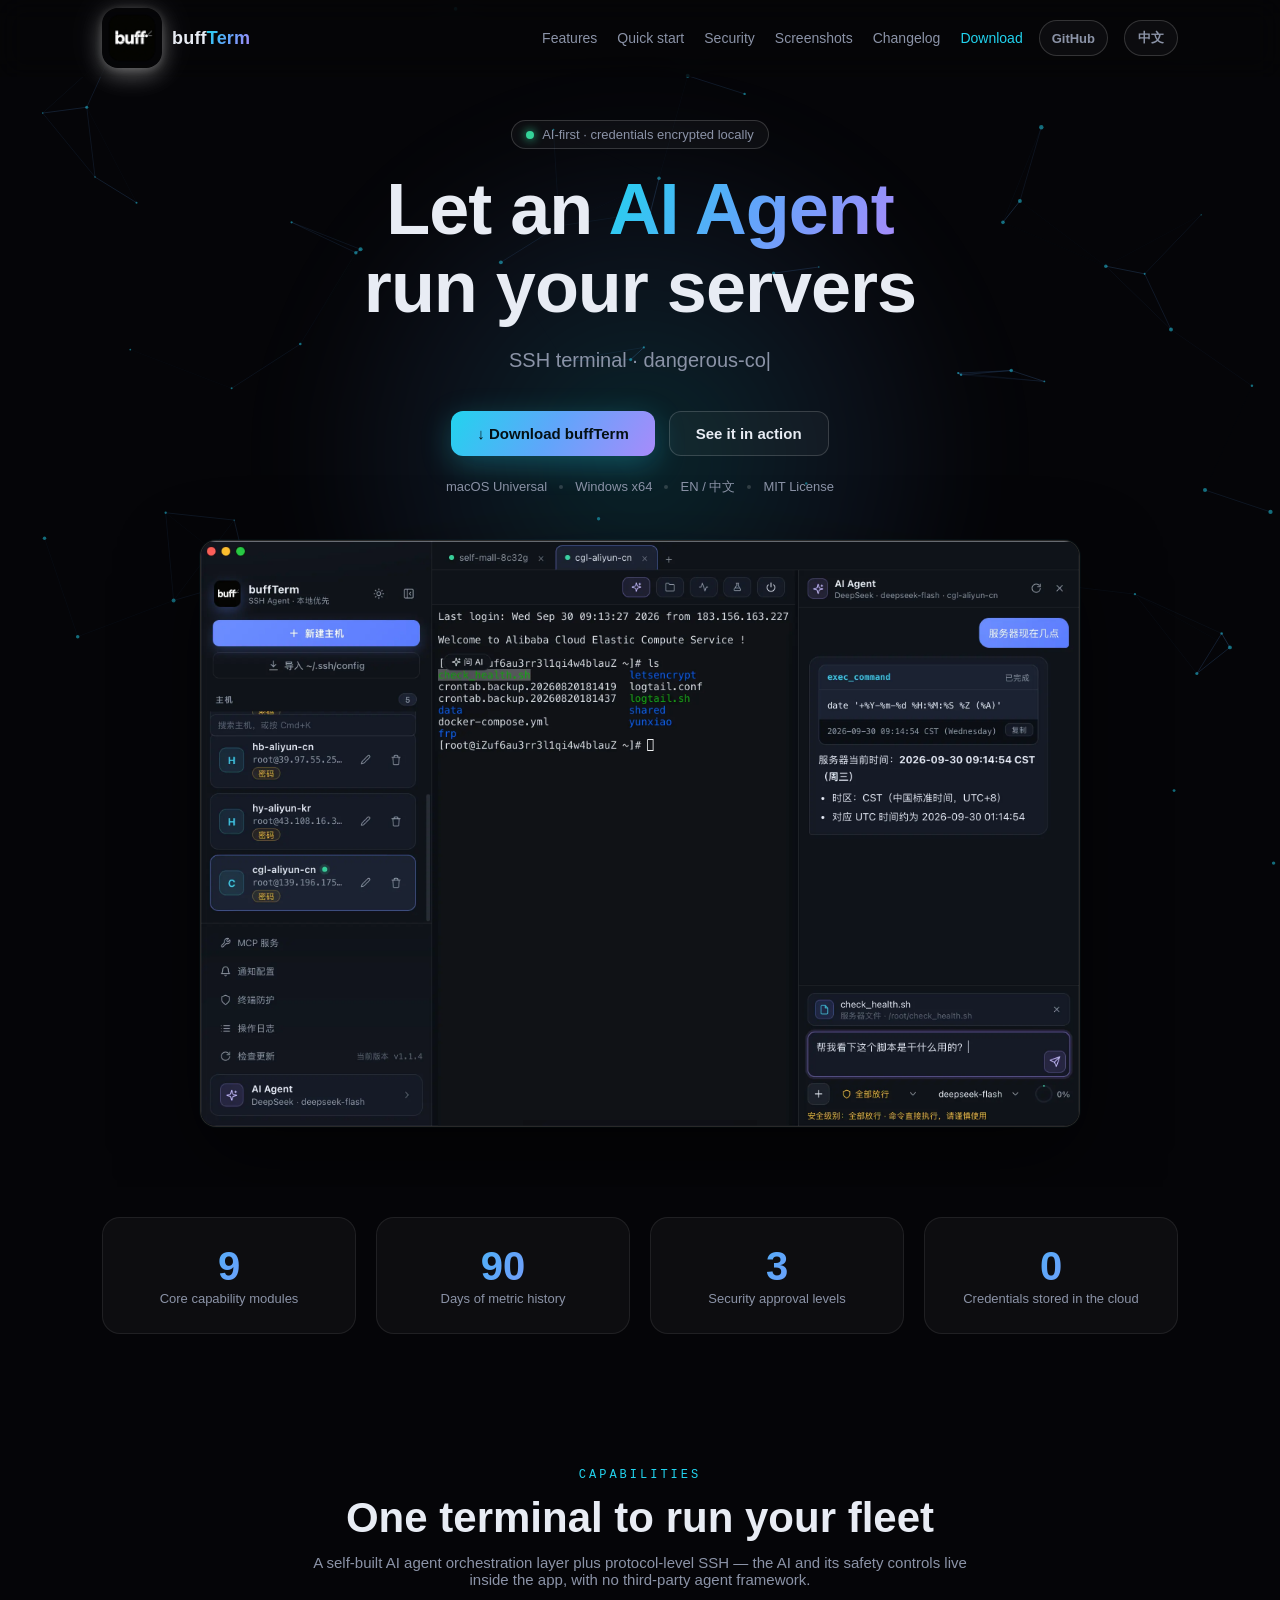
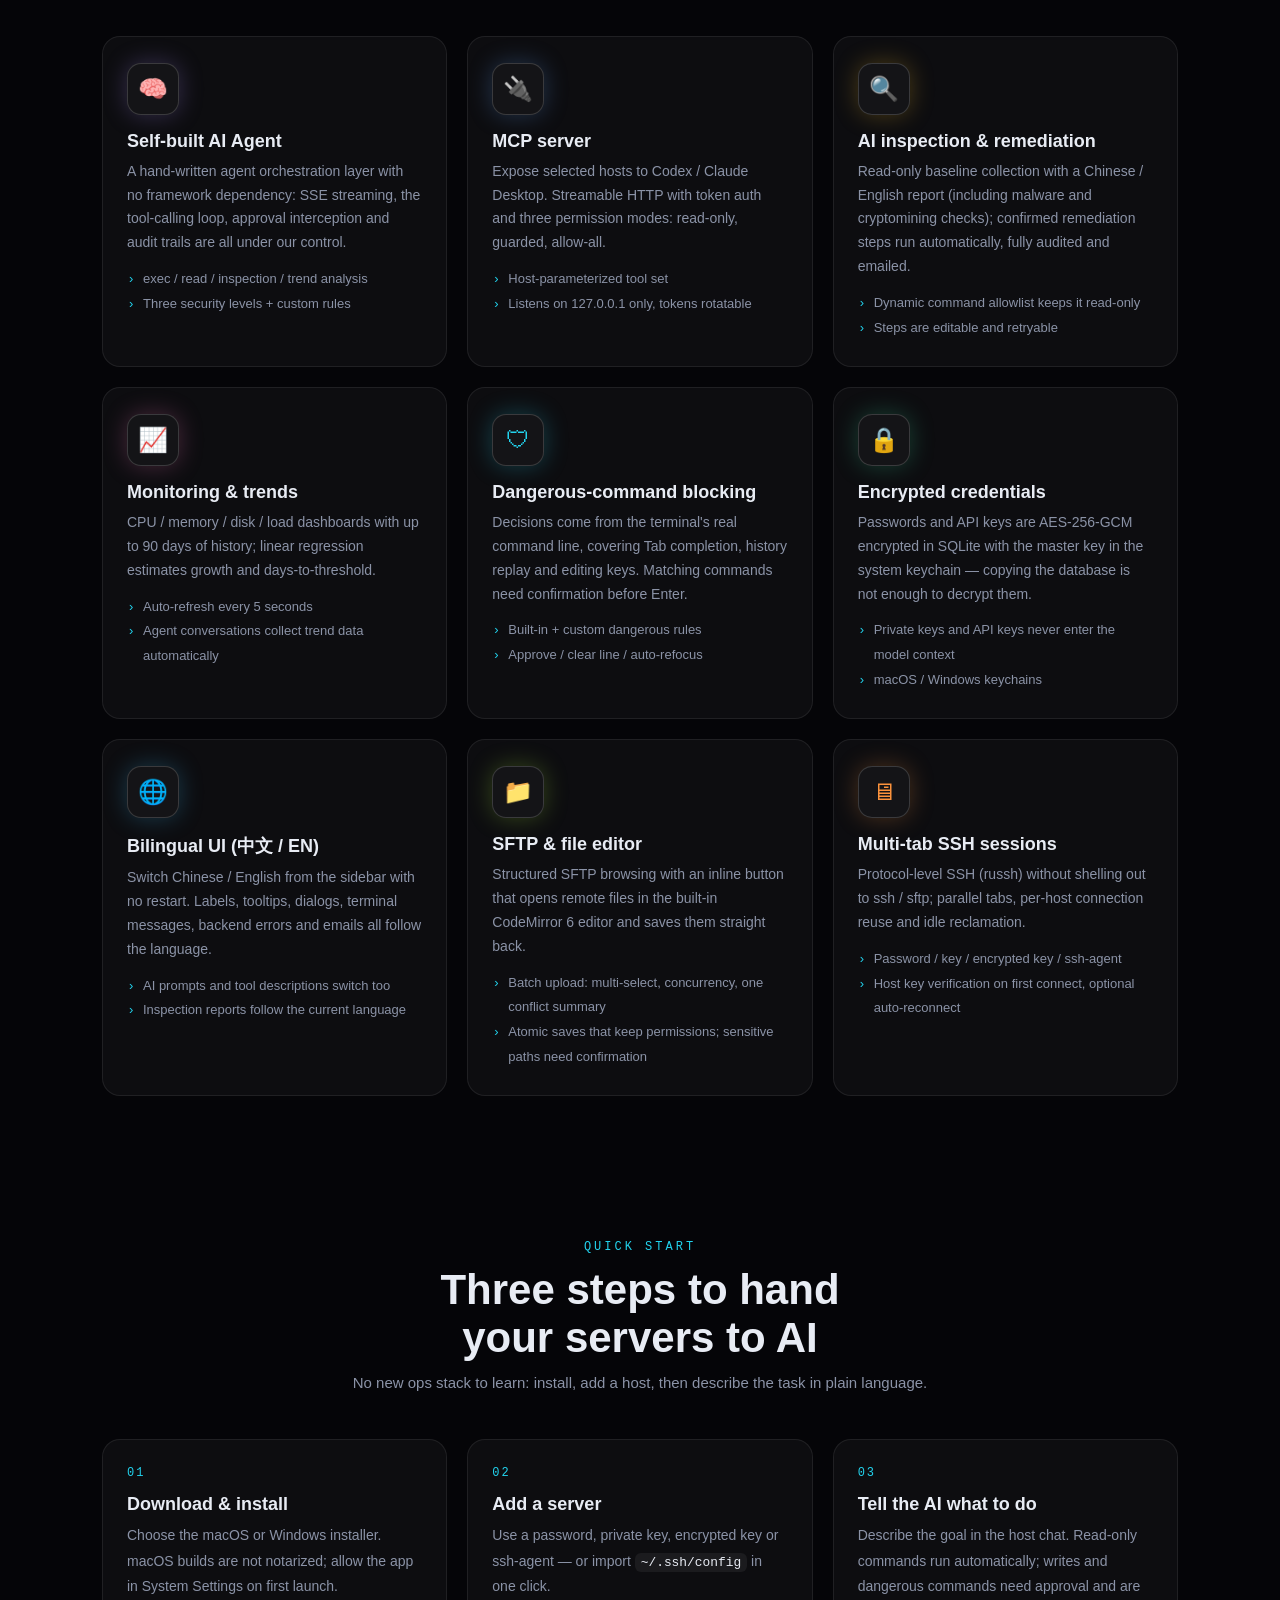
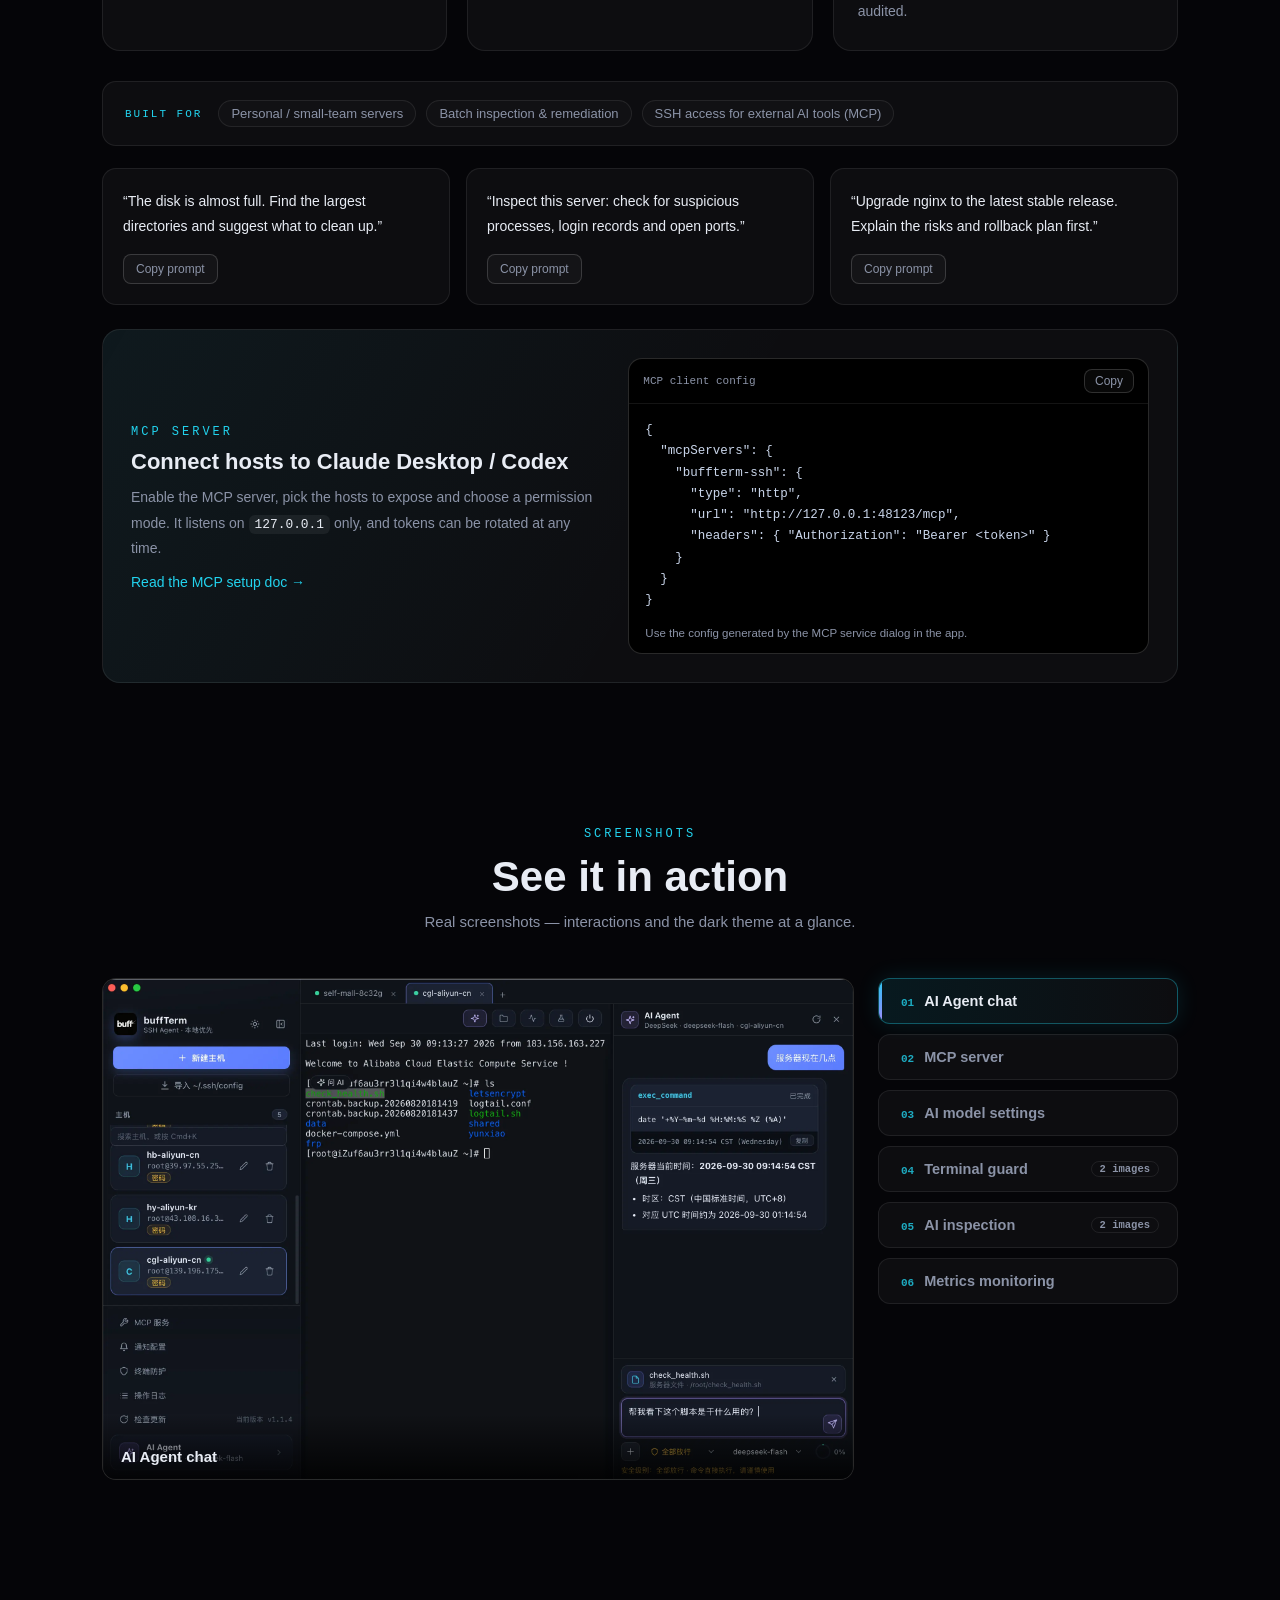
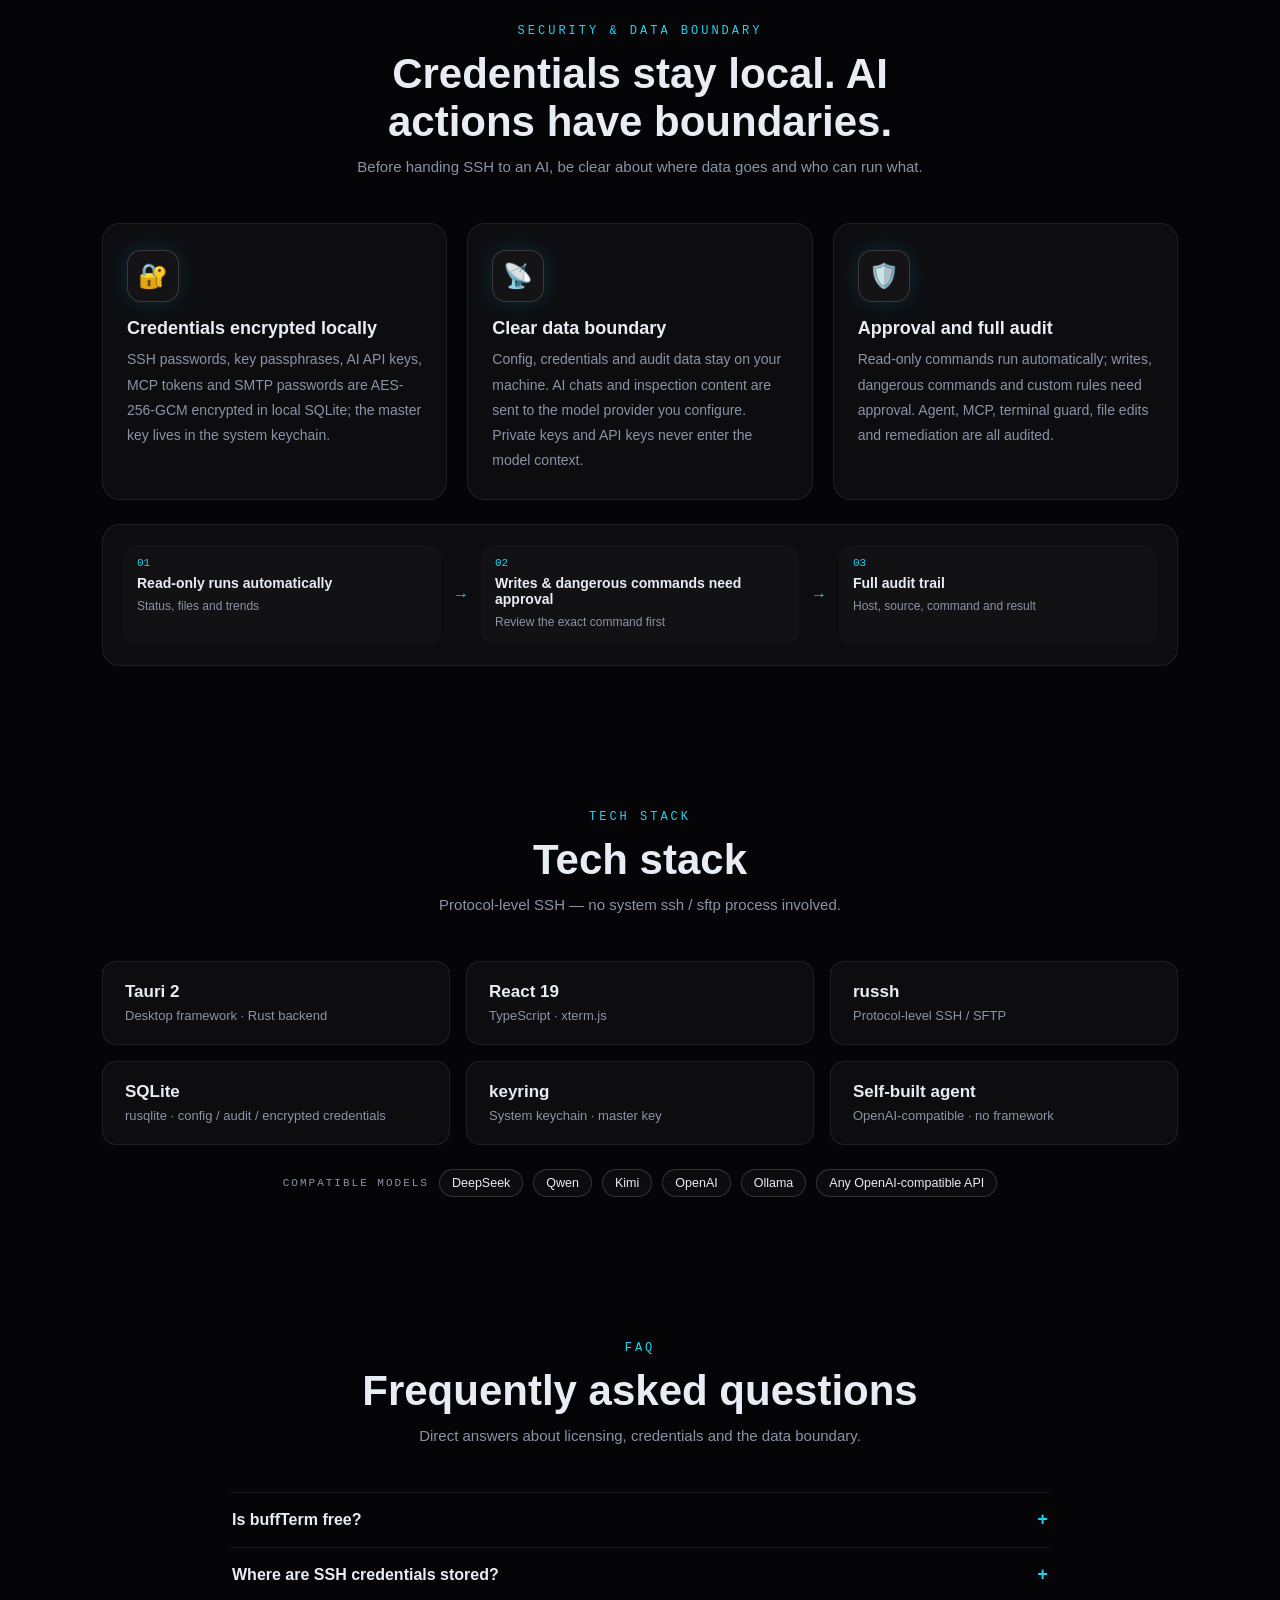
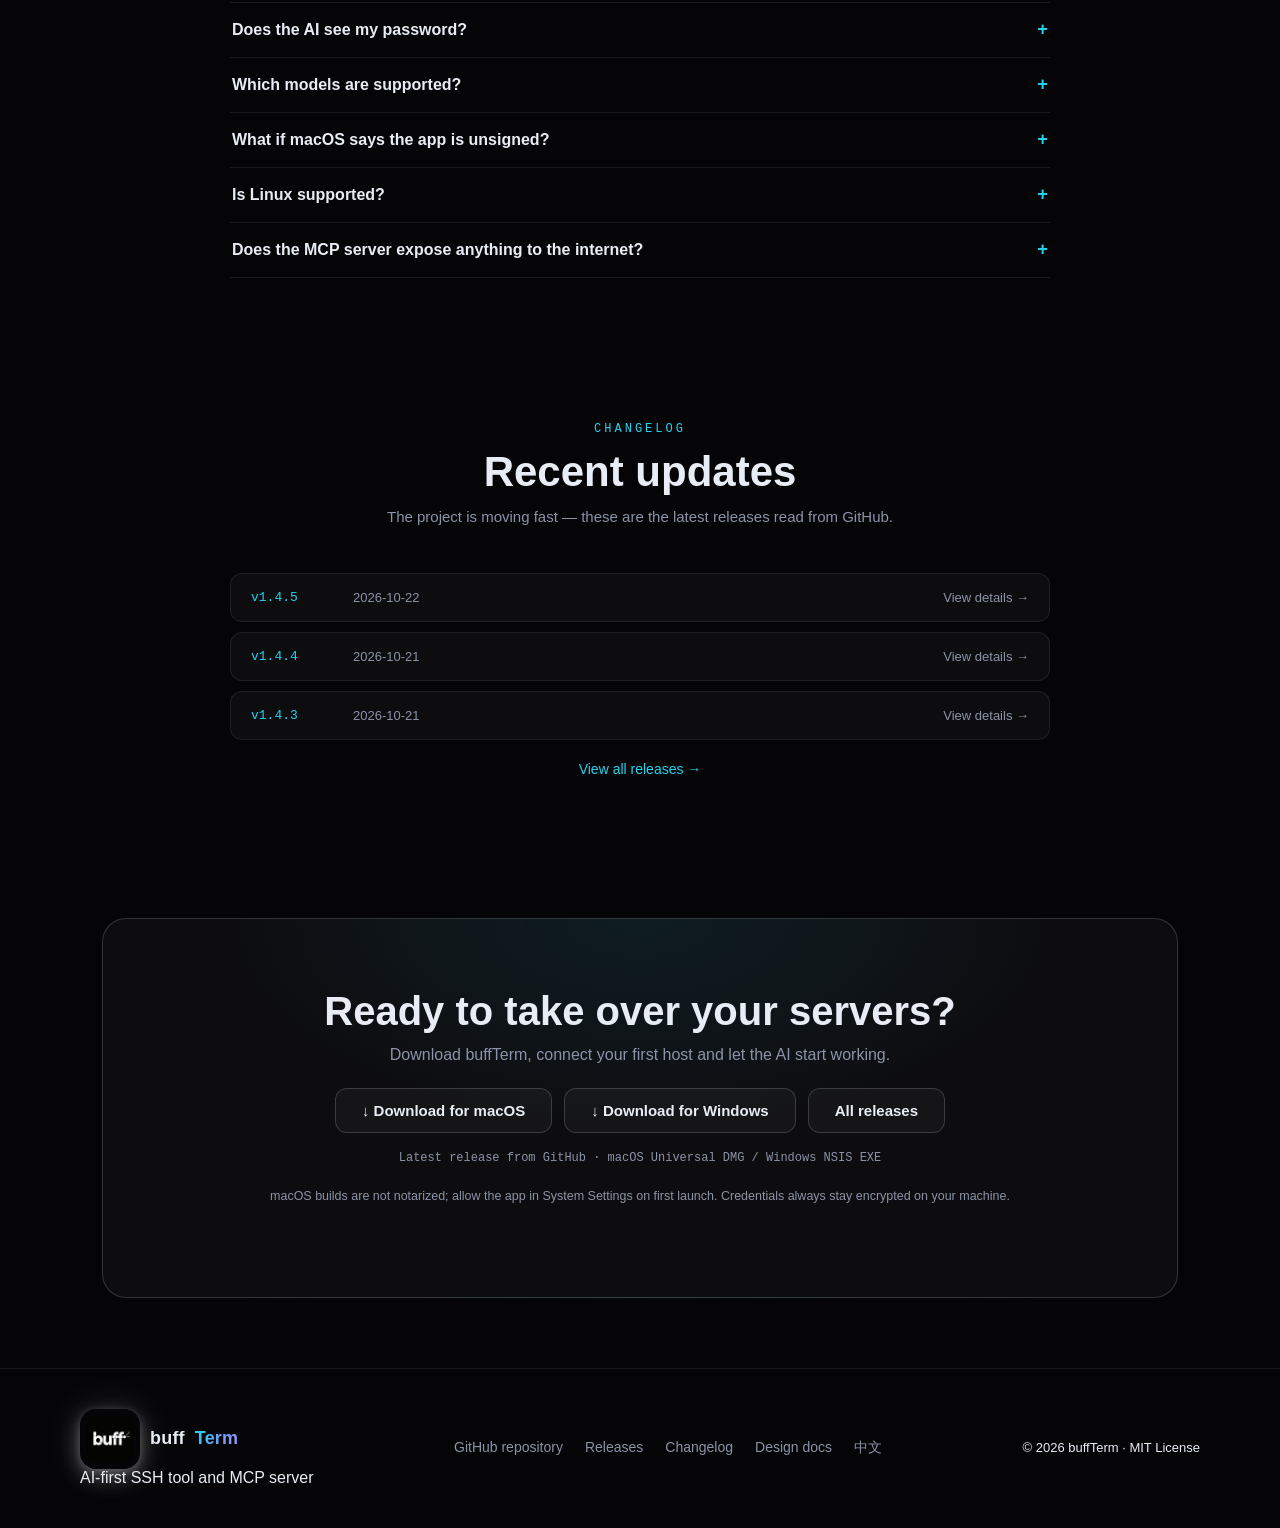
==== en/index.html @ ea2f3d6c "chore: 同步 v1.4.5 更新日志与版本" ====
<!DOCTYPE html>
<html lang="en" data-root="../">
<head>
  <meta charset="UTF-8" />
  <meta name="viewport" content="width=device-width, initial-scale=1.0" />
  <title>buffTerm — AI-first SSH Tool &amp; MCP Server</title>
  <meta name="description" content="AI-first SSH tool and MCP server with a self-built agent, dangerous-command guard, locally encrypted credentials and AI inspection. macOS &amp; Windows." />
  <meta name="keywords" content="buffTerm, SSH tool, SSH client, MCP server, AI agent, AI ops, server management, terminal tool, dangerous command blocking, AI inspection, server monitoring, bilingual UI, key management, macOS SSH, Windows SSH" />
  <meta name="author" content="buffTerm" />
  <meta name="robots" content="index, follow" />
  <meta name="theme-color" content="#050508" />
  <link rel="canonical" href="https://buffterm.com/en/" />
  <link rel="alternate" hreflang="zh-CN" href="https://buffterm.com/" />
  <link rel="alternate" hreflang="en" href="https://buffterm.com/en/" />
  <link rel="alternate" hreflang="x-default" href="https://buffterm.com/" />

  <!-- Open Graph -->
  <meta property="og:type" content="website" />
  <meta property="og:site_name" content="buffTerm" />
  <meta property="og:title" content="buffTerm — AI-first SSH Tool &amp; MCP Server" />
  <meta property="og:description" content="Self-built AI agent orchestration plus protocol-level SSH: multi-tab terminal, dangerous-command blocking, locally encrypted credentials, AI inspection and remediation, MCP server, bilingual UI." />
  <meta property="og:url" content="https://buffterm.com/en/" />
  <meta property="og:image" content="https://buffterm.com/pic/og-cover.jpg" />
  <meta property="og:image:width" content="1200" />
  <meta property="og:image:height" content="630" />
  <meta property="og:image:alt" content="buffTerm — AI-first SSH tool and MCP server" />
  <meta property="og:locale" content="en_US" />
  <meta property="og:locale:alternate" content="zh_CN" />

  <!-- Twitter Card -->
  <meta name="twitter:card" content="summary_large_image" />
  <meta name="twitter:title" content="buffTerm — AI-first SSH Tool &amp; MCP Server" />
  <meta name="twitter:description" content="Self-built AI agent orchestration plus protocol-level SSH: multi-tab terminal, dangerous-command blocking, locally encrypted credentials, AI inspection and remediation, MCP server, bilingual UI." />
  <meta name="twitter:image" content="https://buffterm.com/pic/og-cover.jpg" />

  <link rel="icon" type="image/png" href="../pic/logo.png" />
  <link rel="apple-touch-icon" href="../pic/logo.png" />
  <link rel="preload" as="image" href="../pic/ai-agent.webp" fetchpriority="high" />
  <link rel="preload" as="style" href="../css/style.css" />
  <link rel="stylesheet" href="../css/style.css" />

  <!-- Structured data -->
  <script type="application/ld+json">
  {
    "@context": "https://schema.org",
    "@type": "SoftwareApplication",
    "name": "buffTerm",
    "alternateName": "buffTerm SSH AI Agent & MCP Server",
    "description": "AI-first SSH tool and MCP server: a self-built AI agent orchestration layer, multi-tab SSH sessions, terminal dangerous-command blocking, AES-256-GCM local credential encryption, AI inspection with one-click remediation, an MCP server for external AI tools, resource monitoring with trend forecasting, and a bilingual Chinese / English UI.",
    "url": "https://buffterm.com/en/",
    "downloadUrl": "https://github.com/shaguocgl/buff-term/releases/latest",
    "operatingSystem": "macOS, Windows",
    "applicationCategory": "DeveloperApplication",
    "softwareVersion": "1.4.5",
    "dateModified": "2026-10-22",
    "license": "https://opensource.org/licenses/MIT",
    "sameAs": ["https://github.com/shaguocgl/buff-term"],
    "inLanguage": "en",
    "offers": { "@type": "Offer", "price": "0", "priceCurrency": "USD" },
    "screenshot": [
      "https://buffterm.com/pic/ai-agent.webp",
      "https://buffterm.com/pic/ai-inspection-01.webp",
      "https://buffterm.com/pic/data-monitor.webp"
    ],
    "featureList": [
      "Self-built AI agent", "MCP server", "AI inspection and one-click remediation", "Resource monitoring and trends",
      "Terminal dangerous-command blocking", "Encrypted credential storage", "Bilingual Chinese / English UI", "SFTP and built-in file editor", "Multi-tab SSH sessions"
    ]
  }
  </script>
  <script type="application/ld+json">
  {
    "@context": "https://schema.org",
    "@type": "WebSite",
    "name": "buffTerm",
    "url": "https://buffterm.com/en/",
    "inLanguage": "en"
  }
  </script>
  <script type="application/ld+json">
  {
    "@context": "https://schema.org",
    "@type": "FAQPage",
    "mainEntity": [
      {
        "@type": "Question",
        "name": "Is buffTerm free?",
        "acceptedAnswer": { "@type": "Answer", "text": "Yes. buffTerm is open source under the MIT license; downloads are free. AI features require your own model API key." }
      },
      {
        "@type": "Question",
        "name": "Where are SSH credentials stored?",
        "acceptedAnswer": { "@type": "Answer", "text": "Locally in SQLite, encrypted with AES-256-GCM; the master key lives in the system keychain. Copying the database alone cannot decrypt them." }
      },
      {
        "@type": "Question",
        "name": "Does the AI see my password?",
        "acceptedAnswer": { "@type": "Answer", "text": "No. SSH passwords, key passphrases and API keys never enter the model context, and command output is sanitized for secrets before it is sent. AI chats and inspection content are sent to the model provider you configure." }
      },
      {
        "@type": "Question",
        "name": "Which models are supported?",
        "acceptedAnswer": { "@type": "Answer", "text": "Any OpenAI-compatible endpoint, including DeepSeek, Qwen, Kimi, OpenAI and local Ollama. Each provider can hold multiple models with their own context windows." }
      },
      {
        "@type": "Question",
        "name": "What if macOS says the app is unsigned?",
        "acceptedAnswer": { "@type": "Answer", "text": "Current macOS builds are not notarized by Apple. Allow the app in System Settings → Privacy & Security on first launch; credential encryption and local storage are unaffected." }
      },
      {
        "@type": "Question",
        "name": "Is Linux supported?",
        "acceptedAnswer": { "@type": "Answer", "text": "Official installers are available for macOS and Windows; no official Linux package is provided yet." }
      },
      {
        "@type": "Question",
        "name": "Does the MCP server expose anything to the internet?",
        "acceptedAnswer": { "@type": "Answer", "text": "No. It listens on 127.0.0.1 only, uses random token authentication, supports token rotation and three permission modes: read-only, guarded and allow-all." }
      }
    ]
  }
  </script>
</head>
<body>
  <a class="skip-link" href="#top">Skip to content</a>
  <canvas id="bg" aria-hidden="true"></canvas>

  <nav class="nav" id="nav">
    <div class="nav-inner">
      <a class="brand" href="#top">
        <img class="brand-logo" src="../pic/logo.png" alt="buffTerm" width="256" height="256" />
        <span>buff<span class="accent">Term</span></span>
      </a>
      <div class="nav-right">
        <div class="nav-links" id="navLinks">
          <a href="#features">Features</a>
          <a href="#quickstart">Quick start</a>
          <a href="#security">Security</a>
          <a href="#showcase">Screenshots</a>
          <a href="#changelog">Changelog</a>
          <a href="#download" class="nav-cta">Download</a>
        </div>
        <a class="nav-github" href="https://github.com/shaguocgl/buff-term" target="_blank" rel="noopener">GitHub</a>
        <a class="lang-switch" href="../" hreflang="zh-CN" lang="zh-CN" title="切换到中文" aria-label="切换到中文">中文</a>
        <button class="nav-burger" id="navBurger" aria-label="Menu" aria-expanded="false" aria-controls="navLinks"><span></span><span></span><span></span></button>
      </div>
    </div>
  </nav>

  <main id="top">
    <!-- HERO -->
    <section class="hero">
      <div class="hero-glow"></div>
      <div class="hero-content">
        <div class="hero-badge reveal"><span class="dot"></span> AI-first · credentials encrypted locally</div>
        <h1 class="reveal">Let an <span class="grad">AI Agent</span><br/>run your servers</h1>
        <p class="hero-sub reveal" id="typewriter">SSH terminal&nbsp;· dangerous-command blocking&nbsp;· AI inspection&nbsp;· MCP&nbsp;server</p>
        <div class="hero-actions reveal">
          <a class="btn btn-primary" href="#download">&#8595; Download buffTerm</a>
          <a class="btn btn-ghost" href="#showcase">See it in action</a>
        </div>
        <div class="hero-meta reveal">
          <span>macOS Universal</span><i></i><span>Windows x64</span><i></i><span>EN / 中文</span><i></i><span>MIT License</span>
        </div>
      </div>
      <div class="hero-shot reveal">
        <img src="../pic/ai-agent.webp" alt="buffTerm AI Agent chat" width="2400" height="1600" fetchpriority="high" tabindex="0" role="button" aria-label="Zoom in on the app screenshot" />
        <span class="zoom-hint">Tap to zoom</span>
      </div>
    </section>

    <!-- Stats -->
    <section class="stats">
      <div class="stat reveal"><b data-count="9">9</b><span>Core capability modules</span></div>
      <div class="stat reveal"><b data-count="90">90</b><span>Days of metric history</span></div>
      <div class="stat reveal"><b data-count="3">3</b><span>Security approval levels</span></div>
      <div class="stat reveal"><b data-count="0">0</b><span>Credentials stored in the cloud</span></div>
    </section>

    <!-- Features -->
    <section class="section" id="features">
      <div class="section-head reveal">
        <span class="kicker">CAPABILITIES</span>
        <h2>One terminal to run your fleet</h2>
        <p>A self-built AI agent orchestration layer plus protocol-level SSH — the AI and its safety controls live inside the app, with no third-party agent framework.</p>
      </div>
      <div class="grid">
        <article class="card reveal" data-tilt>
          <div class="card-ico i-agent">&#129504;</div>
          <h3>Self-built AI Agent</h3>
          <p>A hand-written agent orchestration layer with no framework dependency: SSE streaming, the tool-calling loop, approval interception and audit trails are all under our control.</p>
          <ul>
            <li>exec / read / inspection / trend analysis</li>
            <li>Three security levels + custom rules</li>
          </ul>
        </article>
        <article class="card reveal" data-tilt>
          <div class="card-ico i-mcp">&#128268;</div>
          <h3>MCP server</h3>
          <p>Expose selected hosts to Codex / Claude Desktop. Streamable HTTP with token auth and three permission modes: read-only, guarded, allow-all.</p>
          <ul>
            <li>Host-parameterized tool set</li>
            <li>Listens on 127.0.0.1 only, tokens rotatable</li>
          </ul>
        </article>
        <article class="card reveal" data-tilt>
          <div class="card-ico i-inspect">&#128269;</div>
          <h3>AI inspection &amp; remediation</h3>
          <p>Read-only baseline collection with a Chinese / English report (including malware and cryptomining checks); confirmed remediation steps run automatically, fully audited and emailed.</p>
          <ul>
            <li>Dynamic command allowlist keeps it read-only</li>
            <li>Steps are editable and retryable</li>
          </ul>
        </article>
        <article class="card reveal" data-tilt>
          <div class="card-ico i-monitor">&#128200;</div>
          <h3>Monitoring &amp; trends</h3>
          <p>CPU / memory / disk / load dashboards with up to 90 days of history; linear regression estimates growth and days-to-threshold.</p>
          <ul>
            <li>Auto-refresh every 5 seconds</li>
            <li>Agent conversations collect trend data automatically</li>
          </ul>
        </article>
        <article class="card reveal" data-tilt>
          <div class="card-ico i-shield">&#128737;</div>
          <h3>Dangerous-command blocking</h3>
          <p>Decisions come from the terminal's real command line, covering Tab completion, history replay and editing keys. Matching commands need confirmation before Enter.</p>
          <ul>
            <li>Built-in + custom dangerous rules</li>
            <li>Approve / clear line / auto-refocus</li>
          </ul>
        </article>
        <article class="card reveal" data-tilt>
          <div class="card-ico i-lock">&#128274;</div>
          <h3>Encrypted credentials</h3>
          <p>Passwords and API keys are AES-256-GCM encrypted in SQLite with the master key in the system keychain — copying the database is not enough to decrypt them.</p>
          <ul>
            <li>Private keys and API keys never enter the model context</li>
            <li>macOS / Windows keychains</li>
          </ul>
        </article>
        <article class="card reveal" data-tilt>
          <div class="card-ico i-i18n">&#127760;</div>
          <h3>Bilingual UI (中文 / EN)</h3>
          <p>Switch Chinese / English from the sidebar with no restart. Labels, tooltips, dialogs, terminal messages, backend errors and emails all follow the language.</p>
          <ul>
            <li>AI prompts and tool descriptions switch too</li>
            <li>Inspection reports follow the current language</li>
          </ul>
        </article>
        <article class="card reveal" data-tilt>
          <div class="card-ico i-file">&#128193;</div>
          <h3>SFTP &amp; file editor</h3>
          <p>Structured SFTP browsing with an inline button that opens remote files in the built-in CodeMirror 6 editor and saves them straight back.</p>
          <ul>
            <li>Batch upload: multi-select, concurrency, one conflict summary</li>
            <li>Atomic saves that keep permissions; sensitive paths need confirmation</li>
          </ul>
        </article>
        <article class="card reveal" data-tilt>
          <div class="card-ico i-term">&#128421;</div>
          <h3>Multi-tab SSH sessions</h3>
          <p>Protocol-level SSH (russh) without shelling out to ssh / sftp; parallel tabs, per-host connection reuse and idle reclamation.</p>
          <ul>
            <li>Password / key / encrypted key / ssh-agent</li>
            <li>Host key verification on first connect, optional auto-reconnect</li>
          </ul>
        </article>
      </div>
    </section>

    <!-- Quick start -->
    <section class="section" id="quickstart">
      <div class="section-head reveal">
        <span class="kicker">QUICK START</span>
        <h2>Three steps to hand your servers to AI</h2>
        <p>No new ops stack to learn: install, add a host, then describe the task in plain language.</p>
      </div>
      <div class="steps">
        <article class="step reveal">
          <span class="step-num">01</span>
          <h3>Download &amp; install</h3>
          <p>Choose the macOS or Windows installer. macOS builds are not notarized; allow the app in System Settings on first launch.</p>
        </article>
        <article class="step reveal">
          <span class="step-num">02</span>
          <h3>Add a server</h3>
          <p>Use a password, private key, encrypted key or ssh-agent — or import <code>~/.ssh/config</code> in one click.</p>
        </article>
        <article class="step reveal">
          <span class="step-num">03</span>
          <h3>Tell the AI what to do</h3>
          <p>Describe the goal in the host chat. Read-only commands run automatically; writes and dangerous commands need approval and are audited.</p>
        </article>
      </div>
      <div class="use-cases reveal">
        <span class="use-cases-label">BUILT FOR</span>
        <div class="use-case-list">
          <span>Personal / small-team servers</span>
          <span>Batch inspection &amp; remediation</span>
          <span>SSH access for external AI tools (MCP)</span>
        </div>
      </div>
      <div class="prompt-grid">
        <div class="prompt-card reveal">
          <p class="prompt-text">“The disk is almost full. Find the largest directories and suggest what to clean up.”</p>
          <button class="copy-btn" type="button" data-copy>Copy prompt</button>
        </div>
        <div class="prompt-card reveal">
          <p class="prompt-text">“Inspect this server: check for suspicious processes, login records and open ports.”</p>
          <button class="copy-btn" type="button" data-copy>Copy prompt</button>
        </div>
        <div class="prompt-card reveal">
          <p class="prompt-text">“Upgrade nginx to the latest stable release. Explain the risks and rollback plan first.”</p>
          <button class="copy-btn" type="button" data-copy>Copy prompt</button>
        </div>
      </div>
      <div class="mcp-box reveal">
        <div class="mcp-copy">
          <span class="kicker">MCP SERVER</span>
          <h3>Connect hosts to Claude Desktop / Codex</h3>
          <p>Enable the MCP server, pick the hosts to expose and choose a permission mode. It listens on <code>127.0.0.1</code> only, and tokens can be rotated at any time.</p>
          <a class="text-link" href="https://github.com/shaguocgl/buff-term/blob/main/docs/%E5%AF%B9%E5%A4%96MCP%E6%9C%8D%E5%8A%A1%E8%AE%BE%E8%AE%A1.md" target="_blank" rel="noopener">Read the MCP setup doc →</a>
        </div>
        <div class="code-block">
          <div class="code-head"><span>MCP client config</span><button class="copy-btn" type="button" data-copy>Copy</button></div>
          <pre><code>{
  "mcpServers": {
    "buffterm-ssh": {
      "type": "http",
      "url": "http://127.0.0.1:48123/mcp",
      "headers": { "Authorization": "Bearer &lt;token&gt;" }
    }
  }
}</code></pre>
          <p class="code-note">Use the config generated by the MCP service dialog in the app.</p>
        </div>
      </div>
    </section>

    <!-- Screenshots -->
    <section class="section" id="showcase">
      <div class="section-head reveal">
        <span class="kicker">SCREENSHOTS</span>
        <h2>See it in action</h2>
        <p>Real screenshots — interactions and the dark theme at a glance.</p>
      </div>
      <div class="showcase reveal">
        <div class="showcase-main">
          <img id="showMain" src="../pic/ai-agent.webp" alt="AI Agent chat" width="2400" height="1600" loading="lazy" decoding="async" tabindex="0" role="button" aria-label="Zoom in on the current screenshot" />
          <div class="showcase-caption" id="showCaption">AI Agent chat</div>
          <div class="showcase-dots" id="showDots"></div>
          <button class="show-arrow prev" id="prevImg" aria-label="Previous image">&#8249;</button>
          <button class="show-arrow next" id="nextImg" aria-label="Next image">&#8250;</button>
        </div>
        <nav class="showcase-nav" id="showNav" aria-label="Screenshot modules"></nav>
      </div>
    </section>

    <!-- Security & data boundary -->
    <section class="section" id="security">
      <div class="section-head reveal">
        <span class="kicker">SECURITY &amp; DATA BOUNDARY</span>
        <h2>Credentials stay local. AI actions have boundaries.</h2>
        <p>Before handing SSH to an AI, be clear about where data goes and who can run what.</p>
      </div>
      <div class="security-grid">
        <article class="security-card reveal">
          <div class="security-ico">🔐</div>
          <h3>Credentials encrypted locally</h3>
          <p>SSH passwords, key passphrases, AI API keys, MCP tokens and SMTP passwords are AES-256-GCM encrypted in local SQLite; the master key lives in the system keychain.</p>
        </article>
        <article class="security-card reveal">
          <div class="security-ico">📡</div>
          <h3>Clear data boundary</h3>
          <p>Config, credentials and audit data stay on your machine. AI chats and inspection content are sent to the model provider you configure. Private keys and API keys never enter the model context.</p>
        </article>
        <article class="security-card reveal">
          <div class="security-ico">🛡️</div>
          <h3>Approval and full audit</h3>
          <p>Read-only commands run automatically; writes, dangerous commands and custom rules need approval. Agent, MCP, terminal guard, file edits and remediation are all audited.</p>
        </article>
      </div>
      <div class="flow-strip reveal" aria-label="AI action safety flow">
        <div class="flow-step"><span>01</span><b>Read-only runs automatically</b><small>Status, files and trends</small></div>
        <div class="flow-arrow" aria-hidden="true">→</div>
        <div class="flow-step"><span>02</span><b>Writes &amp; dangerous commands need approval</b><small>Review the exact command first</small></div>
        <div class="flow-arrow" aria-hidden="true">→</div>
        <div class="flow-step"><span>03</span><b>Full audit trail</b><small>Host, source, command and result</small></div>
      </div>
    </section>

    <!-- Tech stack -->
    <section class="section" id="stack">
      <div class="section-head reveal">
        <span class="kicker">TECH STACK</span>
        <h2>Tech stack</h2>
        <p>Protocol-level SSH — no system ssh / sftp process involved.</p>
      </div>
      <div class="stack-grid reveal">
        <div class="stack-item"><b>Tauri 2</b><span>Desktop framework · Rust backend</span></div>
        <div class="stack-item"><b>React 19</b><span>TypeScript · xterm.js</span></div>
        <div class="stack-item"><b>russh</b><span>Protocol-level SSH / SFTP</span></div>
        <div class="stack-item"><b>SQLite</b><span>rusqlite · config / audit / encrypted credentials</span></div>
        <div class="stack-item"><b>keyring</b><span>System keychain · master key</span></div>
        <div class="stack-item"><b>Self-built agent</b><span>OpenAI-compatible · no framework</span></div>
      </div>
      <div class="model-chips reveal">
        <span class="model-label">COMPATIBLE MODELS</span>
        <span class="chip">DeepSeek</span>
        <span class="chip">Qwen</span>
        <span class="chip">Kimi</span>
        <span class="chip">OpenAI</span>
        <span class="chip">Ollama</span>
        <span class="chip">Any OpenAI-compatible API</span>
      </div>
    </section>

    <!-- FAQ -->
    <section class="section" id="faq">
      <div class="section-head reveal">
        <span class="kicker">FAQ</span>
        <h2>Frequently asked questions</h2>
        <p>Direct answers about licensing, credentials and the data boundary.</p>
      </div>
      <div class="faq-list reveal">
        <details class="faq-item">
          <summary>Is buffTerm free?</summary>
          <p>Yes. buffTerm is open source under the MIT license; downloads are free. AI features require your own model API key.</p>
        </details>
        <details class="faq-item">
          <summary>Where are SSH credentials stored?</summary>
          <p>Locally in SQLite, encrypted with AES-256-GCM; the master key lives in the system keychain. Copying the database alone cannot decrypt them.</p>
        </details>
        <details class="faq-item">
          <summary>Does the AI see my password?</summary>
          <p>No. SSH passwords, key passphrases and API keys never enter the model context, and command output is sanitized for secrets before it is sent. AI chats and inspection content are sent to the model provider you configure.</p>
        </details>
        <details class="faq-item">
          <summary>Which models are supported?</summary>
          <p>Any OpenAI-compatible endpoint, including DeepSeek, Qwen, Kimi, OpenAI and local Ollama. Each provider can hold multiple models with their own context windows.</p>
        </details>
        <details class="faq-item">
          <summary>What if macOS says the app is unsigned?</summary>
          <p>Current macOS builds are not notarized by Apple. Allow the app in System Settings → Privacy &amp; Security on first launch; credential encryption and local storage are unaffected.</p>
        </details>
        <details class="faq-item">
          <summary>Is Linux supported?</summary>
          <p>Official installers are available for macOS and Windows; no official Linux package is provided yet.</p>
        </details>
        <details class="faq-item">
          <summary>Does the MCP server expose anything to the internet?</summary>
          <p>No. It listens on 127.0.0.1 only, uses random token authentication, supports token rotation and three permission modes: read-only, guarded and allow-all.</p>
        </details>
      </div>
    </section>

    <!-- Changelog -->
    <section class="section" id="changelog">
      <div class="section-head reveal">
        <span class="kicker">CHANGELOG</span>
        <h2>Recent updates</h2>
        <p>The project is moving fast — these are the latest releases read from GitHub.</p>
      </div>
      <div class="changelog-list reveal" id="changelogList" aria-live="polite">
        <a class="release-item" href="https://github.com/shaguocgl/buff-term/releases/tag/v1.4.5" target="_blank" rel="noopener"><span class="release-tag">v1.4.5</span><span class="release-date">2026-10-22</span><span class="release-link">View details →</span></a>
        <a class="release-item" href="https://github.com/shaguocgl/buff-term/releases/tag/v1.4.4" target="_blank" rel="noopener"><span class="release-tag">v1.4.4</span><span class="release-date">2026-10-21</span><span class="release-link">View details →</span></a>
        <a class="release-item" href="https://github.com/shaguocgl/buff-term/releases/tag/v1.4.3" target="_blank" rel="noopener"><span class="release-tag">v1.4.3</span><span class="release-date">2026-10-21</span><span class="release-link">View details →</span></a>
      </div>
      <div class="changelog-more reveal">
        <a class="text-link" href="https://github.com/shaguocgl/buff-term/releases" target="_blank" rel="noopener">View all releases →</a>
      </div>
    </section>

    <!-- Download -->
    <section class="section" id="download">
      <div class="cta reveal">
        <h2>Ready to take over your servers?</h2>
        <p>Download buffTerm, connect your first host and let the AI start working.</p>
        <div class="download-actions">
          <a class="btn download-btn" id="downloadMac" href="https://github.com/shaguocgl/buff-term/releases/latest" target="_blank" rel="noopener" data-os="mac">&#8595; Download for macOS <span class="rec-badge">Recommended</span></a>
          <a class="btn download-btn" id="downloadWin" href="https://github.com/shaguocgl/buff-term/releases/latest" target="_blank" rel="noopener" data-os="win">&#8595; Download for Windows <span class="rec-badge">Recommended</span></a>
          <a class="btn btn-ghost" href="https://github.com/shaguocgl/buff-term/releases" target="_blank" rel="noopener">All releases</a>
        </div>
        <p class="release-meta" id="releaseMeta">Latest release from GitHub · macOS Universal DMG / Windows NSIS EXE</p>
        <p class="cta-note">macOS builds are not notarized; allow the app in System Settings on first launch. Credentials always stay encrypted on your machine.</p>
      </div>
    </section>
  </main>

  <footer class="footer">
    <div class="footer-inner">
      <div>
        <p class="brand"><img class="brand-logo" src="../pic/logo.png" alt="buffTerm" width="256" height="256" loading="lazy" /> buff<span class="accent">Term</span></p>
        <p class="dim">AI-first SSH tool and MCP server</p>
      </div>
      <div class="footer-links">
        <a href="https://github.com/shaguocgl/buff-term" target="_blank" rel="noopener">GitHub repository</a>
        <a href="https://github.com/shaguocgl/buff-term/releases" target="_blank" rel="noopener">Releases</a>
        <a href="#changelog">Changelog</a>
        <a href="https://github.com/shaguocgl/buff-term/tree/main/docs" target="_blank" rel="noopener">Design docs</a>
        <a href="../" hreflang="zh-CN" lang="zh-CN">中文</a>
      </div>
      <p class="dim copy">© 2026 buffTerm · MIT License</p>
    </div>
  </footer>

  <div class="lightbox" id="lightbox" hidden role="dialog" aria-modal="true" aria-label="Screenshot preview">
    <button class="lightbox-close" id="lightboxClose" type="button" aria-label="Close preview">×</button>
    <img id="lightboxImg" src="" alt="Preview" />
  </div>

  <script src="../js/script.js"></script>
</body>
</html>
---- css/style.css ----
:root {
  --bg: #050508;
  --bg-2: #0a0a12;
  --panel: rgba(255, 255, 255, 0.035);
  --panel-hover: rgba(255, 255, 255, 0.06);
  --line: rgba(255, 255, 255, 0.08);
  --line-strong: rgba(255, 255, 255, 0.16);
  --text: #e8ecf4;
  --dim: #8b93a7;
  --cyan: #22d3ee;
  --blue: #60a5fa;
  --violet: #a78bfa;
  --green: #34d399;
  --grad: linear-gradient(120deg, var(--cyan), var(--blue), var(--violet));
  --radius: 18px;
  --mono: "SF Mono", "JetBrains Mono", Menlo, Consolas, monospace;
}
* { box-sizing: border-box; margin: 0; padding: 0; }
html { scroll-behavior: smooth; }
body {
  background: var(--bg);
  color: var(--text);
  font-family: -apple-system, BlinkMacSystemFont, "SF Pro Text", "PingFang SC", "Segoe UI", Roboto, sans-serif;
  overflow-x: hidden;
  -webkit-font-smoothing: antialiased;
}
a { color: inherit; text-decoration: none; }
img { display: block; max-width: 100%; height: auto; }
:focus-visible { outline: 2px solid var(--cyan); outline-offset: 3px; }
.skip-link { position: fixed; left: 16px; top: -64px; z-index: 300; padding: 10px 16px; border-radius: 8px; background: var(--cyan); color: #041014; font-weight: 700; transition: top .2s; }
.skip-link:focus { top: 12px; }

#bg { position: fixed; inset: 0; z-index: 0; pointer-events: none; }

/* ---------- 导航 ---------- */
.nav {
  position: fixed; top: 0; left: 0; right: 0; z-index: 100;
  backdrop-filter: blur(14px);
  background: rgba(5, 5, 8, 0.6);
  border-bottom: 1px solid transparent;
  transition: border-color .3s, background .3s;
}
.nav.scrolled { border-color: var(--line); background: rgba(5, 5, 8, 0.82); }
.nav-inner { max-width: 1120px; margin: 0 auto; padding: 0 22px; height: 76px; display: flex; align-items: center; justify-content: space-between; }
.brand { display: flex; align-items: center; gap: 10px; font-weight: 800; font-size: 18px; letter-spacing: .2px; }
.brand-logo {
  display: block;
  width: 60px;
  height: 60px;
  border-radius: 16px;
  object-fit: cover;
  /* 白色悬浮光晕：底部更亮、向上渐隐，无生硬描边 */
  box-shadow:
    0 8px 22px rgba(255, 255, 255, 0.26),
    0 2px 8px rgba(255, 255, 255, 0.18),
    0 0 40px rgba(255, 255, 255, 0.14);
  transition: transform 0.3s ease;
  animation: breathe 3.6s ease-in-out infinite;
}
@keyframes breathe {
  0%, 100% { box-shadow:
    0 8px 22px rgba(255, 255, 255, 0.26),
    0 2px 8px rgba(255, 255, 255, 0.18),
    0 0 40px rgba(255, 255, 255, 0.14); }
  50% { box-shadow:
    0 8px 28px rgba(255, 255, 255, 0.44),
    0 2px 10px rgba(255, 255, 255, 0.3),
    0 0 64px rgba(255, 255, 255, 0.28); }
}
.brand:hover .brand-logo { animation: none; transform: translateY(-1px); box-shadow:
    0 12px 30px rgba(255, 255, 255, 0.36),
    0 3px 10px rgba(255, 255, 255, 0.24),
    0 0 56px rgba(255, 255, 255, 0.2); }
.accent { background: var(--grad); -webkit-background-clip: text; background-clip: text; color: transparent; }
.nav-right { display: flex; align-items: center; gap: 16px; }
.nav-links { display: flex; align-items: center; gap: 20px; font-size: 14px; color: var(--dim); }
.nav-links a { transition: color .2s; }
.nav-links a:hover { color: var(--text); }
.nav-links .nav-cta { color: var(--cyan); }
/* 语言切换（中 / EN）：两个语言页面互为镜像，用链接跳转以保证各语言独立 URL 与 SEO */
.lang-switch { display: inline-flex; align-items: center; min-height: 36px; padding: 6px 13px; border: 1px solid var(--line-strong); border-radius: 99px; font-size: 13px; font-weight: 650; color: var(--dim); background: var(--panel); transition: color .2s, border-color .2s, box-shadow .2s; }
.lang-switch:hover { color: var(--text); border-color: var(--cyan); box-shadow: 0 0 18px rgba(34,211,238,.22); }
.nav-github { display: inline-flex; align-items: center; min-height: 36px; padding: 6px 12px; border: 1px solid var(--line-strong); border-radius: 99px; font-size: 13px; font-weight: 650; color: var(--dim); background: var(--panel); transition: color .2s, border-color .2s; }
.nav-github:hover { color: var(--text); border-color: var(--cyan); }
.nav-burger { display: none; width: 44px; height: 44px; flex-direction: column; align-items: center; justify-content: center; gap: 5px; background: none; border: 0; cursor: pointer; }
.nav-burger span { width: 22px; height: 2px; background: var(--text); border-radius: 2px; }

/* ---------- Hero ---------- */
.hero { position: relative; min-height: 100vh; display: grid; place-items: center; padding: 120px 22px 60px; overflow: hidden; }
.hero-glow { position: absolute; width: 720px; height: 720px; top: 8%; left: 50%; transform: translateX(-50%); background: radial-gradient(circle, rgba(34,211,238,.16), rgba(96,165,250,.08) 40%, transparent 70%); filter: blur(40px); pointer-events: none; }
.hero-content { position: relative; z-index: 2; text-align: center; max-width: 780px; }
.hero-badge { display: inline-flex; align-items: center; gap: 8px; padding: 6px 14px; border: 1px solid var(--line-strong); border-radius: 99px; font-size: 13px; color: var(--dim); background: var(--panel); margin-bottom: 22px; }
.dot { width: 8px; height: 8px; border-radius: 50%; background: var(--green); box-shadow: 0 0 10px var(--green); animation: pulse 2s infinite; }
@keyframes pulse { 50% { opacity: .4; } }
.hero h1 { font-size: clamp(38px, 7vw, 72px); line-height: 1.08; font-weight: 850; letter-spacing: -1px; margin-bottom: 22px; text-wrap: balance; }
.grad { background: var(--grad); -webkit-background-clip: text; background-clip: text; color: transparent; }
.hero-sub { color: var(--dim); font-size: clamp(16px, 2.4vw, 20px); min-height: 1.6em; text-wrap: balance; word-break: keep-all; }
.hero-actions { display: flex; gap: 14px; justify-content: center; flex-wrap: wrap; margin: 30px 0 22px; }
.hero-meta { display: flex; align-items: center; justify-content: center; gap: 12px; color: var(--dim); font-size: 13px; flex-wrap: wrap; }
.hero-meta i { width: 4px; height: 4px; border-radius: 50%; background: var(--line-strong); }

.btn { display: inline-flex; align-items: center; gap: 8px; padding: 13px 26px; border-radius: 12px; font-size: 15px; font-weight: 650; transition: transform .15s, box-shadow .25s, background .25s; }
.btn-primary { color: #041014; background: var(--grad); box-shadow: 0 8px 30px rgba(34,211,238,.28); }
.btn-primary:hover { transform: translateY(-2px); box-shadow: 0 14px 44px rgba(34,211,238,.4); }
.btn-ghost { border: 1px solid var(--line-strong); color: var(--text); background: var(--panel); }
.btn-ghost:hover { border-color: var(--cyan); box-shadow: 0 0 24px rgba(34,211,238,.18); transform: translateY(-2px); }

/* Hero 实拍 */
.hero-shot { position: relative; z-index: 2; width: min(880px, 100%); margin-top: 44px; border: 1px solid var(--line-strong); border-radius: 16px; background: #000; box-shadow: 0 30px 80px rgba(0,0,0,.55), 0 0 0 1px rgba(34,211,238,.04); overflow: hidden; }
.hero-shot img { display: block; width: 100%; height: auto; }

/* ---------- Stats ---------- */
.stats { display: grid; grid-template-columns: repeat(4, 1fr); gap: 20px; max-width: 1120px; margin: 0 auto; padding: 30px 22px 60px; }
.stat { text-align: center; padding: 26px 12px; border: 1px solid var(--line); border-radius: var(--radius); background: var(--panel); }
.stat b { display: block; font-size: 40px; font-weight: 850; background: var(--grad); -webkit-background-clip: text; background-clip: text; color: transparent; }
.stat span { color: var(--dim); font-size: 13px; }

/* ---------- 通用 section ---------- */
.section { max-width: 1120px; margin: 0 auto; padding: 70px 22px; }
section[id] { scroll-margin-top: 90px; }
.section-head { text-align: center; max-width: 680px; margin: 0 auto 48px; }
.kicker { font-family: var(--mono); font-size: 12px; letter-spacing: 3px; color: var(--cyan); }
.section-head h2 { font-size: clamp(28px, 4vw, 42px); font-weight: 850; margin: 12px 0; text-wrap: balance; }
.section-head p { color: var(--dim); font-size: 15px; }

/* 功能卡片 */
.grid { display: grid; grid-template-columns: repeat(3, 1fr); gap: 20px; }
.card { position: relative; padding: 26px 24px; border: 1px solid var(--line); border-radius: var(--radius); background: var(--panel); overflow: hidden; transition: transform .2s, border-color .3s, box-shadow .3s; transform-style: preserve-3d; }
.card::before { content: ''; position: absolute; inset: 0; background: radial-gradient(420px at var(--mx, 50%) var(--my, 0%), rgba(34,211,238,.1), transparent 60%); opacity: 0; transition: opacity .3s; }
.card:hover { border-color: var(--line-strong); box-shadow: 0 18px 50px rgba(0,0,0,.4); transform: translateY(-4px); }
.card:hover::before { opacity: 1; }
.card-ico { display: grid; place-items: center; width: 52px; height: 52px; border-radius: 14px; font-size: 24px; margin-bottom: 16px; border: 1px solid var(--line-strong); background: rgba(255,255,255,.03); }
.i-agent { color: var(--violet); box-shadow: 0 0 24px rgba(167,139,250,.25); }
.i-shield { color: var(--cyan); box-shadow: 0 0 24px rgba(34,211,238,.25); }
.i-lock { color: var(--green); box-shadow: 0 0 24px rgba(52,211,153,.25); }
.i-mcp { color: var(--blue); box-shadow: 0 0 24px rgba(96,165,250,.25); }
.i-inspect { color: #fbbf24; box-shadow: 0 0 24px rgba(251,191,36,.25); }
.i-monitor { color: #f472b6; box-shadow: 0 0 24px rgba(244,114,182,.25); }
.i-i18n { color: #38bdf8; box-shadow: 0 0 24px rgba(56,189,248,.25); }
.i-file { color: #a3e635; box-shadow: 0 0 24px rgba(163,230,53,.25); }
.i-term { color: #fb923c; box-shadow: 0 0 24px rgba(251,146,60,.25); }
.card h3 { font-size: 18px; font-weight: 750; margin-bottom: 8px; }
.card p { color: var(--dim); font-size: 14px; line-height: 1.7; margin-bottom: 12px; }
.card ul { list-style: none; }
.card li { position: relative; padding-left: 16px; color: var(--dim); font-size: 13px; line-height: 1.9; }
.card li::before { content: '›'; position: absolute; left: 2px; color: var(--cyan); }

/* 实拍 */
.showcase { display: grid; grid-template-columns: minmax(0, 1fr) 300px; gap: 24px; align-items: stretch; }
.showcase-main { position: relative; display: grid; place-items: center; min-height: 440px; border: 1px solid var(--line-strong); border-radius: 14px; overflow: hidden; background: radial-gradient(600px 400px at 50% 40%, rgba(34,211,238,.05), transparent 70%), #000; cursor: zoom-in; }
.showcase-main img { width: 100%; height: auto; max-height: 66vh; aspect-ratio: 3 / 2; object-fit: contain; }
.showcase-main img.switching { animation: popIn .38s cubic-bezier(.2, .85, .3, 1); }
@keyframes popIn { from { opacity: 0; transform: scale(.94); } to { opacity: 1; transform: scale(1); } }
.showcase-caption { position: absolute; left: 0; right: 0; bottom: 0; padding: 34px 18px 14px; background: linear-gradient(transparent, rgba(0,0,0,.82)); font-size: 15px; font-weight: 700; }

/* 页码点 */
.showcase-dots { position: absolute; left: 50%; bottom: 52px; transform: translateX(-50%); display: flex; gap: 8px; }
.showcase-dots button { width: 9px; height: 9px; border-radius: 50%; border: 1px solid var(--line-strong); background: rgba(255,255,255,.15); cursor: pointer; padding: 0; transition: all .2s; }
.showcase-dots button.active { background: var(--cyan); border-color: var(--cyan); box-shadow: 0 0 10px rgba(34,211,238,.6); }

/* 左右箭头（多图模块） */
.show-arrow { position: absolute; top: 50%; transform: translateY(-50%); width: 38px; height: 38px; border-radius: 50%; border: 1px solid var(--line-strong); background: rgba(5,5,8,.55); color: var(--text); font-size: 20px; line-height: 1; cursor: pointer; opacity: 0; transition: opacity .2s, border-color .2s; }
.showcase-main:hover .show-arrow { opacity: 1; }
.show-arrow:hover { border-color: var(--cyan); box-shadow: 0 0 16px rgba(34,211,238,.35); }
.show-arrow.prev { left: 14px; }
.show-arrow.next { right: 14px; }

/* 右侧文字导航 */
.showcase-nav { display: flex; flex-direction: column; gap: 10px; }
.show-item, .show-arrow, .showcase-dots button { -webkit-appearance: none; appearance: none; }
.show-item { position: relative; text-align: left; padding: 14px 18px 14px 22px; border: 1px solid var(--line); border-radius: 12px; background: var(--panel); color: var(--dim); font-size: 14.5px; font-weight: 600; cursor: pointer; transition: all .22s; overflow: hidden; }
.show-item::before { content: ''; position: absolute; left: 0; top: 0; bottom: 0; width: 3px; background: var(--grad); opacity: 0; transition: opacity .22s; }
.show-item:hover { color: var(--text); border-color: var(--line-strong); transform: translateX(3px); }
.show-item.active { color: var(--text); border-color: rgba(34,211,238,.35); background: linear-gradient(90deg, rgba(34,211,238,.1), var(--panel)); box-shadow: 0 0 22px rgba(34,211,238,.12); }
.show-item.active::before { opacity: 1; }
.show-item .show-idx { margin-right: 10px; font-family: var(--mono); font-size: 11px; color: var(--cyan); opacity: .8; }
.show-item .show-multi { float: right; font-family: var(--mono); font-size: 10.5px; color: var(--dim); border: 1px solid var(--line); border-radius: 99px; padding: 1px 8px; }

/* 技术栈 */
.stack-grid { display: grid; grid-template-columns: repeat(3, 1fr); gap: 16px; }
.stack-item { padding: 20px 22px; border: 1px solid var(--line); border-radius: 14px; background: var(--panel); transition: border-color .25s, transform .2s; }
.stack-item:hover { border-color: var(--cyan); transform: translateY(-3px); }
.stack-item b { display: block; font-size: 17px; margin-bottom: 4px; }
.stack-item span { color: var(--dim); font-size: 13px; }

/* CTA */
.cta { text-align: center; padding: 70px 30px; border: 1px solid var(--line-strong); border-radius: 24px; background: radial-gradient(600px 300px at 50% 0%, rgba(34,211,238,.08), transparent 70%), var(--panel); }
.cta h2 { font-size: clamp(26px, 4vw, 40px); font-weight: 850; margin-bottom: 12px; }
.cta p { color: var(--dim); margin-bottom: 24px; }
.cta-note { font-size: 12.5px; margin-top: 16px; }

/* Footer */
.footer { border-top: 1px solid var(--line); padding: 40px 22px; }
.footer-inner { max-width: 1120px; margin: 0 auto; display: flex; align-items: center; justify-content: space-between; gap: 20px; flex-wrap: wrap; }
.footer-links { display: flex; flex-wrap: wrap; gap: 22px; color: var(--dim); font-size: 14px; }
.footer-links a { white-space: nowrap; }
.footer-links a:hover { color: var(--cyan); }
.copy { font-size: 13px; }

/* 灯箱 */
.lightbox { position: fixed; inset: 0; z-index: 200; display: grid; place-items: center; background: rgba(0,0,0,.86); backdrop-filter: blur(6px); cursor: zoom-out; }
.lightbox img { max-width: 98vw; max-height: 96vh; border-radius: 14px; object-fit: contain; box-shadow: 0 0 0 1px rgba(255,255,255,.1), 0 24px 70px rgba(255,255,255,.14), 0 0 140px rgba(255,255,255,.1); }
.lightbox[hidden] { display: none; }

/* 滚动渐现 */
.reveal { opacity: 0; transform: translateY(26px); transition: opacity .7s ease, transform .7s ease; }
.reveal.in { opacity: 1; transform: none; }

/* ---------- 快速开始 ---------- */
.steps { display: grid; grid-template-columns: repeat(3, 1fr); gap: 20px; margin-bottom: 30px; }
.step { padding: 26px 24px; border: 1px solid var(--line); border-radius: var(--radius); background: var(--panel); }
.step-num { display: block; font-family: var(--mono); font-size: 12px; letter-spacing: 2px; color: var(--cyan); margin-bottom: 14px; }
.step h3 { font-size: 18px; margin-bottom: 8px; }
.step p { color: var(--dim); font-size: 14px; line-height: 1.8; }
.step code, .mcp-copy code { font-family: var(--mono); font-size: .92em; color: var(--text); background: rgba(255,255,255,.06); padding: 2px 6px; border-radius: 6px; }
.use-cases { display: flex; align-items: center; gap: 16px; flex-wrap: wrap; padding: 18px 22px; border: 1px solid var(--line); border-radius: 14px; background: var(--panel); margin-bottom: 22px; }
.use-cases-label { font-family: var(--mono); font-size: 11px; letter-spacing: 2px; color: var(--cyan); }
.use-case-list { display: flex; gap: 10px; flex-wrap: wrap; }
.use-case-list span { font-size: 13px; color: var(--dim); padding: 5px 12px; border: 1px solid var(--line); border-radius: 99px; background: rgba(255,255,255,.02); }
.prompt-grid { display: grid; grid-template-columns: repeat(3, 1fr); gap: 16px; margin-bottom: 24px; }
.prompt-card { display: flex; flex-direction: column; justify-content: space-between; gap: 16px; padding: 20px; border: 1px solid var(--line); border-radius: 14px; background: var(--panel); }
.prompt-text { color: var(--text); font-size: 14px; line-height: 1.75; }
.copy-btn { align-self: flex-start; appearance: none; border: 1px solid var(--line-strong); background: rgba(255,255,255,.03); color: var(--dim); font-size: 12px; padding: 7px 12px; border-radius: 8px; cursor: pointer; transition: color .2s, border-color .2s, background .2s; }
.copy-btn:hover { color: var(--text); border-color: var(--cyan); background: rgba(255,255,255,.06); }
.copy-btn:disabled { opacity: .6; cursor: default; }
.mcp-box { display: grid; grid-template-columns: minmax(0, 1fr) minmax(0, 1.1fr); gap: 24px; align-items: center; padding: 28px; border: 1px solid var(--line); border-radius: var(--radius); background: linear-gradient(120deg, rgba(34,211,238,.06), transparent 55%), var(--panel); }
.mcp-copy h3 { font-size: 22px; margin: 10px 0; }
.mcp-copy p { color: var(--dim); font-size: 14px; line-height: 1.8; margin-bottom: 12px; }
.text-link { color: var(--cyan); font-size: 14px; }
.text-link:hover { text-decoration: underline; }
.code-block { border: 1px solid var(--line-strong); border-radius: 14px; background: #000; overflow: hidden; }
.code-head { display: flex; justify-content: space-between; align-items: center; gap: 12px; padding: 10px 14px; border-bottom: 1px solid var(--line); font-family: var(--mono); font-size: 11px; color: var(--dim); }
.code-head .copy-btn { align-self: auto; padding: 4px 10px; }
.code-block pre { margin: 0; padding: 16px; overflow: auto; }
.code-block code { font-family: var(--mono); font-size: 12.5px; line-height: 1.7; color: #c9d5ea; white-space: pre; }
.code-note { padding: 0 16px 14px; color: var(--dim); font-size: 11.5px; }

/* ---------- 安全与数据边界 ---------- */
.security-grid { display: grid; grid-template-columns: repeat(3, 1fr); gap: 20px; margin-bottom: 24px; }
.security-card { padding: 26px 24px; border: 1px solid var(--line); border-radius: var(--radius); background: var(--panel); }
.security-ico { display: grid; place-items: center; width: 52px; height: 52px; border-radius: 14px; font-size: 24px; margin-bottom: 16px; border: 1px solid var(--line-strong); background: rgba(255,255,255,.03); box-shadow: 0 0 24px rgba(34,211,238,.16); }
.security-card h3 { font-size: 18px; margin-bottom: 8px; }
.security-card p { color: var(--dim); font-size: 14px; line-height: 1.8; }
.flow-strip { display: flex; align-items: stretch; gap: 12px; padding: 20px; border: 1px solid var(--line); border-radius: var(--radius); background: var(--panel); }
.flow-step { flex: 1; display: flex; flex-direction: column; gap: 6px; padding: 12px 14px; border-radius: 12px; background: rgba(255,255,255,.02); }
.flow-step span { font-family: var(--mono); font-size: 11px; color: var(--cyan); }
.flow-step b { font-size: 14px; }
.flow-step small { color: var(--dim); font-size: 12px; line-height: 1.6; }
.flow-arrow { display: grid; place-items: center; color: var(--cyan); }

/* ---------- 模型 ---------- */
.model-chips { display: flex; align-items: center; gap: 10px; flex-wrap: wrap; justify-content: center; margin-top: 24px; }
.model-label { font-family: var(--mono); font-size: 11px; letter-spacing: 2px; color: var(--dim); }
.chip { font-size: 12.5px; color: var(--text); border: 1px solid var(--line-strong); border-radius: 99px; padding: 6px 12px; background: rgba(255,255,255,.03); }

/* ---------- FAQ ---------- */
.faq-list { max-width: 820px; margin: 0 auto; border-top: 1px solid var(--line); }
.faq-item { border-bottom: 1px solid var(--line); }
.faq-item summary { list-style: none; cursor: pointer; padding: 18px 2px; font-size: 16px; font-weight: 650; display: flex; justify-content: space-between; gap: 16px; }
.faq-item summary::-webkit-details-marker { display: none; }
.faq-item summary::after { content: '+'; color: var(--cyan); font-family: var(--mono); font-size: 18px; line-height: 1; }
.faq-item[open] summary::after { content: '−'; }
.faq-item p { color: var(--dim); font-size: 14px; line-height: 1.85; padding: 0 2px 20px; max-width: 760px; }

/* ---------- 更新日志 ---------- */
.changelog-list { max-width: 820px; margin: 0 auto; display: flex; flex-direction: column; gap: 10px; }
.release-item { display: grid; grid-template-columns: 90px 140px 1fr; align-items: center; gap: 12px; padding: 16px 20px; border: 1px solid var(--line); border-radius: 12px; background: var(--panel); transition: border-color .2s, transform .2s; }
.release-item:hover { border-color: var(--line-strong); transform: translateX(3px); }
.release-tag { font-family: var(--mono); font-size: 13px; color: var(--cyan); }
.release-date { color: var(--dim); font-size: 13px; }
.release-link { justify-self: end; color: var(--dim); font-size: 13px; }
.changelog-more { text-align: center; margin-top: 20px; }

/* ---------- 下载 ---------- */
.download-actions { display: flex; justify-content: center; gap: 12px; flex-wrap: wrap; margin-bottom: 18px; }
.download-btn { border: 1px solid var(--line-strong); background: var(--panel); color: var(--text); }
.download-btn.is-recommended { color: #041014; background: var(--grad); border-color: transparent; box-shadow: 0 8px 30px rgba(34,211,238,.28); }
.download-btn .rec-badge { display: none; font-size: 10px; font-weight: 700; padding: 2px 7px; border-radius: 99px; background: rgba(0,0,0,.18); }
.download-btn.is-recommended .rec-badge { display: inline-block; }
.release-meta { font-family: var(--mono); font-size: 12px; color: var(--dim); margin-bottom: 14px; }

/* ---------- 截图放大 ---------- */
.hero-shot { cursor: zoom-in; }
.zoom-hint { position: absolute; right: 12px; bottom: 12px; z-index: 2; display: none; padding: 6px 10px; border-radius: 999px; background: rgba(5,5,8,.72); border: 1px solid var(--line-strong); color: var(--text); font-size: 11.5px; backdrop-filter: blur(8px); }
.lightbox-close { position: fixed; top: 22px; right: 26px; width: 44px; height: 44px; border-radius: 50%; border: 1px solid var(--line-strong); background: rgba(5,5,8,.72); color: var(--text); font-size: 24px; line-height: 1; cursor: pointer; z-index: 201; }
.lightbox-close:hover { border-color: var(--cyan); }
.showcase-main img[role="button"] { cursor: zoom-in; }

/* 响应式 */
@media (max-width: 920px) {
  .grid, .stack-grid { grid-template-columns: repeat(2, 1fr); }
  .showcase { grid-template-columns: 1fr; }
  /* 标题导航：横向滚动胶囊，不再两列挤压 */
  .showcase-nav { flex-direction: row; flex-wrap: nowrap; overflow-x: auto; gap: 8px; padding-bottom: 8px; -webkit-overflow-scrolling: touch; scrollbar-width: none; }
  .showcase-nav::-webkit-scrollbar { display: none; }
  .show-item { flex: none; white-space: nowrap; padding: 10px 16px; font-size: 13px; }
  .show-item:hover { transform: none; }
  .show-item .show-idx { display: none; }
  .show-item .show-multi { float: none; margin-left: 6px; }
  .showcase-main { min-height: 240px; }
  /* 左右箭头：触屏始终可见、垂直居中、更大点击区 */
  .show-arrow { opacity: 1; width: 44px; height: 44px; font-size: 24px; }
  .showcase-dots { bottom: 46px; }
  .stats { grid-template-columns: repeat(2, 1fr); }
}

@media (max-width: 920px) {
  .steps, .security-grid { grid-template-columns: 1fr; }
  .prompt-grid { grid-template-columns: repeat(2, 1fr); }
  .mcp-box { grid-template-columns: 1fr; }
  .flow-strip { flex-direction: column; }
  .flow-arrow { transform: rotate(90deg); }
}

@media (max-width: 900px) {
  .nav-links { position: fixed; inset: 76px 0 auto 0; flex-direction: column; align-items: stretch; gap: 0; padding: 8px 26px 16px; background: #050508; border-bottom: 1px solid var(--line); box-shadow: 0 24px 40px rgba(0,0,0,.45); display: none; max-height: calc(100vh - 76px); overflow-y: auto; }
  .nav-links.open { display: flex; }
  .nav-links a { width: 100%; padding: 13px 0; border-bottom: 1px solid var(--line); font-size: 15px; }
  .nav-links a:last-child { border-bottom: 0; }
  .nav-burger { display: flex; }
}

@media (max-width: 620px) {
  .grid, .stack-grid { grid-template-columns: 1fr; }
  .stats { grid-template-columns: 1fr 1fr; }
  .prompt-grid { grid-template-columns: 1fr; }
  .use-cases { align-items: flex-start; }
  .download-actions .btn { width: 100%; justify-content: center; }
  .release-item { grid-template-columns: 1fr; gap: 4px; }
  .release-link { justify-self: start; }
  .zoom-hint { display: inline-flex; }
  .nav-github { display: none; }
  .hero-meta { display: grid; grid-template-columns: 1fr 1fr; gap: 6px 16px; }
  .hero-meta i { display: none; }
  .footer-links { gap: 10px 18px; font-size: 13px; }
  .footer-links a { padding: 6px 0; }
  .cta { padding: 48px 20px; }
  .showcase-dots button { width: 12px; height: 12px; }
}

@media (prefers-reduced-motion: reduce) {
  html { scroll-behavior: auto; }
  .reveal { opacity: 1; transform: none; transition: none; }
  .brand-logo { animation: none; }
  .showcase-main img.switching { animation: none; }
}
---- css/style.css ----
:root {
  --bg: #050508;
  --bg-2: #0a0a12;
  --panel: rgba(255, 255, 255, 0.035);
  --panel-hover: rgba(255, 255, 255, 0.06);
  --line: rgba(255, 255, 255, 0.08);
  --line-strong: rgba(255, 255, 255, 0.16);
  --text: #e8ecf4;
  --dim: #8b93a7;
  --cyan: #22d3ee;
  --blue: #60a5fa;
  --violet: #a78bfa;
  --green: #34d399;
  --grad: linear-gradient(120deg, var(--cyan), var(--blue), var(--violet));
  --radius: 18px;
  --mono: "SF Mono", "JetBrains Mono", Menlo, Consolas, monospace;
}
* { box-sizing: border-box; margin: 0; padding: 0; }
html { scroll-behavior: smooth; }
body {
  background: var(--bg);
  color: var(--text);
  font-family: -apple-system, BlinkMacSystemFont, "SF Pro Text", "PingFang SC", "Segoe UI", Roboto, sans-serif;
  overflow-x: hidden;
  -webkit-font-smoothing: antialiased;
}
a { color: inherit; text-decoration: none; }
img { display: block; max-width: 100%; height: auto; }
:focus-visible { outline: 2px solid var(--cyan); outline-offset: 3px; }
.skip-link { position: fixed; left: 16px; top: -64px; z-index: 300; padding: 10px 16px; border-radius: 8px; background: var(--cyan); color: #041014; font-weight: 700; transition: top .2s; }
.skip-link:focus { top: 12px; }

#bg { position: fixed; inset: 0; z-index: 0; pointer-events: none; }

/* ---------- 导航 ---------- */
.nav {
  position: fixed; top: 0; left: 0; right: 0; z-index: 100;
  backdrop-filter: blur(14px);
  background: rgba(5, 5, 8, 0.6);
  border-bottom: 1px solid transparent;
  transition: border-color .3s, background .3s;
}
.nav.scrolled { border-color: var(--line); background: rgba(5, 5, 8, 0.82); }
.nav-inner { max-width: 1120px; margin: 0 auto; padding: 0 22px; height: 76px; display: flex; align-items: center; justify-content: space-between; }
.brand { display: flex; align-items: center; gap: 10px; font-weight: 800; font-size: 18px; letter-spacing: .2px; }
.brand-logo {
  display: block;
  width: 60px;
  height: 60px;
  border-radius: 16px;
  object-fit: cover;
  /* 白色悬浮光晕：底部更亮、向上渐隐，无生硬描边 */
  box-shadow:
    0 8px 22px rgba(255, 255, 255, 0.26),
    0 2px 8px rgba(255, 255, 255, 0.18),
    0 0 40px rgba(255, 255, 255, 0.14);
  transition: transform 0.3s ease;
  animation: breathe 3.6s ease-in-out infinite;
}
@keyframes breathe {
  0%, 100% { box-shadow:
    0 8px 22px rgba(255, 255, 255, 0.26),
    0 2px 8px rgba(255, 255, 255, 0.18),
    0 0 40px rgba(255, 255, 255, 0.14); }
  50% { box-shadow:
    0 8px 28px rgba(255, 255, 255, 0.44),
    0 2px 10px rgba(255, 255, 255, 0.3),
    0 0 64px rgba(255, 255, 255, 0.28); }
}
.brand:hover .brand-logo { animation: none; transform: translateY(-1px); box-shadow:
    0 12px 30px rgba(255, 255, 255, 0.36),
    0 3px 10px rgba(255, 255, 255, 0.24),
    0 0 56px rgba(255, 255, 255, 0.2); }
.accent { background: var(--grad); -webkit-background-clip: text; background-clip: text; color: transparent; }
.nav-right { display: flex; align-items: center; gap: 16px; }
.nav-links { display: flex; align-items: center; gap: 20px; font-size: 14px; color: var(--dim); }
.nav-links a { transition: color .2s; }
.nav-links a:hover { color: var(--text); }
.nav-links .nav-cta { color: var(--cyan); }
/* 语言切换（中 / EN）：两个语言页面互为镜像，用链接跳转以保证各语言独立 URL 与 SEO */
.lang-switch { display: inline-flex; align-items: center; min-height: 36px; padding: 6px 13px; border: 1px solid var(--line-strong); border-radius: 99px; font-size: 13px; font-weight: 650; color: var(--dim); background: var(--panel); transition: color .2s, border-color .2s, box-shadow .2s; }
.lang-switch:hover { color: var(--text); border-color: var(--cyan); box-shadow: 0 0 18px rgba(34,211,238,.22); }
.nav-github { display: inline-flex; align-items: center; min-height: 36px; padding: 6px 12px; border: 1px solid var(--line-strong); border-radius: 99px; font-size: 13px; font-weight: 650; color: var(--dim); background: var(--panel); transition: color .2s, border-color .2s; }
.nav-github:hover { color: var(--text); border-color: var(--cyan); }
.nav-burger { display: none; width: 44px; height: 44px; flex-direction: column; align-items: center; justify-content: center; gap: 5px; background: none; border: 0; cursor: pointer; }
.nav-burger span { width: 22px; height: 2px; background: var(--text); border-radius: 2px; }

/* ---------- Hero ---------- */
.hero { position: relative; min-height: 100vh; display: grid; place-items: center; padding: 120px 22px 60px; overflow: hidden; }
.hero-glow { position: absolute; width: 720px; height: 720px; top: 8%; left: 50%; transform: translateX(-50%); background: radial-gradient(circle, rgba(34,211,238,.16), rgba(96,165,250,.08) 40%, transparent 70%); filter: blur(40px); pointer-events: none; }
.hero-content { position: relative; z-index: 2; text-align: center; max-width: 780px; }
.hero-badge { display: inline-flex; align-items: center; gap: 8px; padding: 6px 14px; border: 1px solid var(--line-strong); border-radius: 99px; font-size: 13px; color: var(--dim); background: var(--panel); margin-bottom: 22px; }
.dot { width: 8px; height: 8px; border-radius: 50%; background: var(--green); box-shadow: 0 0 10px var(--green); animation: pulse 2s infinite; }
@keyframes pulse { 50% { opacity: .4; } }
.hero h1 { font-size: clamp(38px, 7vw, 72px); line-height: 1.08; font-weight: 850; letter-spacing: -1px; margin-bottom: 22px; text-wrap: balance; }
.grad { background: var(--grad); -webkit-background-clip: text; background-clip: text; color: transparent; }
.hero-sub { color: var(--dim); font-size: clamp(16px, 2.4vw, 20px); min-height: 1.6em; text-wrap: balance; word-break: keep-all; }
.hero-actions { display: flex; gap: 14px; justify-content: center; flex-wrap: wrap; margin: 30px 0 22px; }
.hero-meta { display: flex; align-items: center; justify-content: center; gap: 12px; color: var(--dim); font-size: 13px; flex-wrap: wrap; }
.hero-meta i { width: 4px; height: 4px; border-radius: 50%; background: var(--line-strong); }

.btn { display: inline-flex; align-items: center; gap: 8px; padding: 13px 26px; border-radius: 12px; font-size: 15px; font-weight: 650; transition: transform .15s, box-shadow .25s, background .25s; }
.btn-primary { color: #041014; background: var(--grad); box-shadow: 0 8px 30px rgba(34,211,238,.28); }
.btn-primary:hover { transform: translateY(-2px); box-shadow: 0 14px 44px rgba(34,211,238,.4); }
.btn-ghost { border: 1px solid var(--line-strong); color: var(--text); background: var(--panel); }
.btn-ghost:hover { border-color: var(--cyan); box-shadow: 0 0 24px rgba(34,211,238,.18); transform: translateY(-2px); }

/* Hero 实拍 */
.hero-shot { position: relative; z-index: 2; width: min(880px, 100%); margin-top: 44px; border: 1px solid var(--line-strong); border-radius: 16px; background: #000; box-shadow: 0 30px 80px rgba(0,0,0,.55), 0 0 0 1px rgba(34,211,238,.04); overflow: hidden; }
.hero-shot img { display: block; width: 100%; height: auto; }

/* ---------- Stats ---------- */
.stats { display: grid; grid-template-columns: repeat(4, 1fr); gap: 20px; max-width: 1120px; margin: 0 auto; padding: 30px 22px 60px; }
.stat { text-align: center; padding: 26px 12px; border: 1px solid var(--line); border-radius: var(--radius); background: var(--panel); }
.stat b { display: block; font-size: 40px; font-weight: 850; background: var(--grad); -webkit-background-clip: text; background-clip: text; color: transparent; }
.stat span { color: var(--dim); font-size: 13px; }

/* ---------- 通用 section ---------- */
.section { max-width: 1120px; margin: 0 auto; padding: 70px 22px; }
section[id] { scroll-margin-top: 90px; }
.section-head { text-align: center; max-width: 680px; margin: 0 auto 48px; }
.kicker { font-family: var(--mono); font-size: 12px; letter-spacing: 3px; color: var(--cyan); }
.section-head h2 { font-size: clamp(28px, 4vw, 42px); font-weight: 850; margin: 12px 0; text-wrap: balance; }
.section-head p { color: var(--dim); font-size: 15px; }

/* 功能卡片 */
.grid { display: grid; grid-template-columns: repeat(3, 1fr); gap: 20px; }
.card { position: relative; padding: 26px 24px; border: 1px solid var(--line); border-radius: var(--radius); background: var(--panel); overflow: hidden; transition: transform .2s, border-color .3s, box-shadow .3s; transform-style: preserve-3d; }
.card::before { content: ''; position: absolute; inset: 0; background: radial-gradient(420px at var(--mx, 50%) var(--my, 0%), rgba(34,211,238,.1), transparent 60%); opacity: 0; transition: opacity .3s; }
.card:hover { border-color: var(--line-strong); box-shadow: 0 18px 50px rgba(0,0,0,.4); transform: translateY(-4px); }
.card:hover::before { opacity: 1; }
.card-ico { display: grid; place-items: center; width: 52px; height: 52px; border-radius: 14px; font-size: 24px; margin-bottom: 16px; border: 1px solid var(--line-strong); background: rgba(255,255,255,.03); }
.i-agent { color: var(--violet); box-shadow: 0 0 24px rgba(167,139,250,.25); }
.i-shield { color: var(--cyan); box-shadow: 0 0 24px rgba(34,211,238,.25); }
.i-lock { color: var(--green); box-shadow: 0 0 24px rgba(52,211,153,.25); }
.i-mcp { color: var(--blue); box-shadow: 0 0 24px rgba(96,165,250,.25); }
.i-inspect { color: #fbbf24; box-shadow: 0 0 24px rgba(251,191,36,.25); }
.i-monitor { color: #f472b6; box-shadow: 0 0 24px rgba(244,114,182,.25); }
.i-i18n { color: #38bdf8; box-shadow: 0 0 24px rgba(56,189,248,.25); }
.i-file { color: #a3e635; box-shadow: 0 0 24px rgba(163,230,53,.25); }
.i-term { color: #fb923c; box-shadow: 0 0 24px rgba(251,146,60,.25); }
.card h3 { font-size: 18px; font-weight: 750; margin-bottom: 8px; }
.card p { color: var(--dim); font-size: 14px; line-height: 1.7; margin-bottom: 12px; }
.card ul { list-style: none; }
.card li { position: relative; padding-left: 16px; color: var(--dim); font-size: 13px; line-height: 1.9; }
.card li::before { content: '›'; position: absolute; left: 2px; color: var(--cyan); }

/* 实拍 */
.showcase { display: grid; grid-template-columns: minmax(0, 1fr) 300px; gap: 24px; align-items: stretch; }
.showcase-main { position: relative; display: grid; place-items: center; min-height: 440px; border: 1px solid var(--line-strong); border-radius: 14px; overflow: hidden; background: radial-gradient(600px 400px at 50% 40%, rgba(34,211,238,.05), transparent 70%), #000; cursor: zoom-in; }
.showcase-main img { width: 100%; height: auto; max-height: 66vh; aspect-ratio: 3 / 2; object-fit: contain; }
.showcase-main img.switching { animation: popIn .38s cubic-bezier(.2, .85, .3, 1); }
@keyframes popIn { from { opacity: 0; transform: scale(.94); } to { opacity: 1; transform: scale(1); } }
.showcase-caption { position: absolute; left: 0; right: 0; bottom: 0; padding: 34px 18px 14px; background: linear-gradient(transparent, rgba(0,0,0,.82)); font-size: 15px; font-weight: 700; }

/* 页码点 */
.showcase-dots { position: absolute; left: 50%; bottom: 52px; transform: translateX(-50%); display: flex; gap: 8px; }
.showcase-dots button { width: 9px; height: 9px; border-radius: 50%; border: 1px solid var(--line-strong); background: rgba(255,255,255,.15); cursor: pointer; padding: 0; transition: all .2s; }
.showcase-dots button.active { background: var(--cyan); border-color: var(--cyan); box-shadow: 0 0 10px rgba(34,211,238,.6); }

/* 左右箭头（多图模块） */
.show-arrow { position: absolute; top: 50%; transform: translateY(-50%); width: 38px; height: 38px; border-radius: 50%; border: 1px solid var(--line-strong); background: rgba(5,5,8,.55); color: var(--text); font-size: 20px; line-height: 1; cursor: pointer; opacity: 0; transition: opacity .2s, border-color .2s; }
.showcase-main:hover .show-arrow { opacity: 1; }
.show-arrow:hover { border-color: var(--cyan); box-shadow: 0 0 16px rgba(34,211,238,.35); }
.show-arrow.prev { left: 14px; }
.show-arrow.next { right: 14px; }

/* 右侧文字导航 */
.showcase-nav { display: flex; flex-direction: column; gap: 10px; }
.show-item, .show-arrow, .showcase-dots button { -webkit-appearance: none; appearance: none; }
.show-item { position: relative; text-align: left; padding: 14px 18px 14px 22px; border: 1px solid var(--line); border-radius: 12px; background: var(--panel); color: var(--dim); font-size: 14.5px; font-weight: 600; cursor: pointer; transition: all .22s; overflow: hidden; }
.show-item::before { content: ''; position: absolute; left: 0; top: 0; bottom: 0; width: 3px; background: var(--grad); opacity: 0; transition: opacity .22s; }
.show-item:hover { color: var(--text); border-color: var(--line-strong); transform: translateX(3px); }
.show-item.active { color: var(--text); border-color: rgba(34,211,238,.35); background: linear-gradient(90deg, rgba(34,211,238,.1), var(--panel)); box-shadow: 0 0 22px rgba(34,211,238,.12); }
.show-item.active::before { opacity: 1; }
.show-item .show-idx { margin-right: 10px; font-family: var(--mono); font-size: 11px; color: var(--cyan); opacity: .8; }
.show-item .show-multi { float: right; font-family: var(--mono); font-size: 10.5px; color: var(--dim); border: 1px solid var(--line); border-radius: 99px; padding: 1px 8px; }

/* 技术栈 */
.stack-grid { display: grid; grid-template-columns: repeat(3, 1fr); gap: 16px; }
.stack-item { padding: 20px 22px; border: 1px solid var(--line); border-radius: 14px; background: var(--panel); transition: border-color .25s, transform .2s; }
.stack-item:hover { border-color: var(--cyan); transform: translateY(-3px); }
.stack-item b { display: block; font-size: 17px; margin-bottom: 4px; }
.stack-item span { color: var(--dim); font-size: 13px; }

/* CTA */
.cta { text-align: center; padding: 70px 30px; border: 1px solid var(--line-strong); border-radius: 24px; background: radial-gradient(600px 300px at 50% 0%, rgba(34,211,238,.08), transparent 70%), var(--panel); }
.cta h2 { font-size: clamp(26px, 4vw, 40px); font-weight: 850; margin-bottom: 12px; }
.cta p { color: var(--dim); margin-bottom: 24px; }
.cta-note { font-size: 12.5px; margin-top: 16px; }

/* Footer */
.footer { border-top: 1px solid var(--line); padding: 40px 22px; }
.footer-inner { max-width: 1120px; margin: 0 auto; display: flex; align-items: center; justify-content: space-between; gap: 20px; flex-wrap: wrap; }
.footer-links { display: flex; flex-wrap: wrap; gap: 22px; color: var(--dim); font-size: 14px; }
.footer-links a { white-space: nowrap; }
.footer-links a:hover { color: var(--cyan); }
.copy { font-size: 13px; }

/* 灯箱 */
.lightbox { position: fixed; inset: 0; z-index: 200; display: grid; place-items: center; background: rgba(0,0,0,.86); backdrop-filter: blur(6px); cursor: zoom-out; }
.lightbox img { max-width: 98vw; max-height: 96vh; border-radius: 14px; object-fit: contain; box-shadow: 0 0 0 1px rgba(255,255,255,.1), 0 24px 70px rgba(255,255,255,.14), 0 0 140px rgba(255,255,255,.1); }
.lightbox[hidden] { display: none; }

/* 滚动渐现 */
.reveal { opacity: 0; transform: translateY(26px); transition: opacity .7s ease, transform .7s ease; }
.reveal.in { opacity: 1; transform: none; }

/* ---------- 快速开始 ---------- */
.steps { display: grid; grid-template-columns: repeat(3, 1fr); gap: 20px; margin-bottom: 30px; }
.step { padding: 26px 24px; border: 1px solid var(--line); border-radius: var(--radius); background: var(--panel); }
.step-num { display: block; font-family: var(--mono); font-size: 12px; letter-spacing: 2px; color: var(--cyan); margin-bottom: 14px; }
.step h3 { font-size: 18px; margin-bottom: 8px; }
.step p { color: var(--dim); font-size: 14px; line-height: 1.8; }
.step code, .mcp-copy code { font-family: var(--mono); font-size: .92em; color: var(--text); background: rgba(255,255,255,.06); padding: 2px 6px; border-radius: 6px; }
.use-cases { display: flex; align-items: center; gap: 16px; flex-wrap: wrap; padding: 18px 22px; border: 1px solid var(--line); border-radius: 14px; background: var(--panel); margin-bottom: 22px; }
.use-cases-label { font-family: var(--mono); font-size: 11px; letter-spacing: 2px; color: var(--cyan); }
.use-case-list { display: flex; gap: 10px; flex-wrap: wrap; }
.use-case-list span { font-size: 13px; color: var(--dim); padding: 5px 12px; border: 1px solid var(--line); border-radius: 99px; background: rgba(255,255,255,.02); }
.prompt-grid { display: grid; grid-template-columns: repeat(3, 1fr); gap: 16px; margin-bottom: 24px; }
.prompt-card { display: flex; flex-direction: column; justify-content: space-between; gap: 16px; padding: 20px; border: 1px solid var(--line); border-radius: 14px; background: var(--panel); }
.prompt-text { color: var(--text); font-size: 14px; line-height: 1.75; }
.copy-btn { align-self: flex-start; appearance: none; border: 1px solid var(--line-strong); background: rgba(255,255,255,.03); color: var(--dim); font-size: 12px; padding: 7px 12px; border-radius: 8px; cursor: pointer; transition: color .2s, border-color .2s, background .2s; }
.copy-btn:hover { color: var(--text); border-color: var(--cyan); background: rgba(255,255,255,.06); }
.copy-btn:disabled { opacity: .6; cursor: default; }
.mcp-box { display: grid; grid-template-columns: minmax(0, 1fr) minmax(0, 1.1fr); gap: 24px; align-items: center; padding: 28px; border: 1px solid var(--line); border-radius: var(--radius); background: linear-gradient(120deg, rgba(34,211,238,.06), transparent 55%), var(--panel); }
.mcp-copy h3 { font-size: 22px; margin: 10px 0; }
.mcp-copy p { color: var(--dim); font-size: 14px; line-height: 1.8; margin-bottom: 12px; }
.text-link { color: var(--cyan); font-size: 14px; }
.text-link:hover { text-decoration: underline; }
.code-block { border: 1px solid var(--line-strong); border-radius: 14px; background: #000; overflow: hidden; }
.code-head { display: flex; justify-content: space-between; align-items: center; gap: 12px; padding: 10px 14px; border-bottom: 1px solid var(--line); font-family: var(--mono); font-size: 11px; color: var(--dim); }
.code-head .copy-btn { align-self: auto; padding: 4px 10px; }
.code-block pre { margin: 0; padding: 16px; overflow: auto; }
.code-block code { font-family: var(--mono); font-size: 12.5px; line-height: 1.7; color: #c9d5ea; white-space: pre; }
.code-note { padding: 0 16px 14px; color: var(--dim); font-size: 11.5px; }

/* ---------- 安全与数据边界 ---------- */
.security-grid { display: grid; grid-template-columns: repeat(3, 1fr); gap: 20px; margin-bottom: 24px; }
.security-card { padding: 26px 24px; border: 1px solid var(--line); border-radius: var(--radius); background: var(--panel); }
.security-ico { display: grid; place-items: center; width: 52px; height: 52px; border-radius: 14px; font-size: 24px; margin-bottom: 16px; border: 1px solid var(--line-strong); background: rgba(255,255,255,.03); box-shadow: 0 0 24px rgba(34,211,238,.16); }
.security-card h3 { font-size: 18px; margin-bottom: 8px; }
.security-card p { color: var(--dim); font-size: 14px; line-height: 1.8; }
.flow-strip { display: flex; align-items: stretch; gap: 12px; padding: 20px; border: 1px solid var(--line); border-radius: var(--radius); background: var(--panel); }
.flow-step { flex: 1; display: flex; flex-direction: column; gap: 6px; padding: 12px 14px; border-radius: 12px; background: rgba(255,255,255,.02); }
.flow-step span { font-family: var(--mono); font-size: 11px; color: var(--cyan); }
.flow-step b { font-size: 14px; }
.flow-step small { color: var(--dim); font-size: 12px; line-height: 1.6; }
.flow-arrow { display: grid; place-items: center; color: var(--cyan); }

/* ---------- 模型 ---------- */
.model-chips { display: flex; align-items: center; gap: 10px; flex-wrap: wrap; justify-content: center; margin-top: 24px; }
.model-label { font-family: var(--mono); font-size: 11px; letter-spacing: 2px; color: var(--dim); }
.chip { font-size: 12.5px; color: var(--text); border: 1px solid var(--line-strong); border-radius: 99px; padding: 6px 12px; background: rgba(255,255,255,.03); }

/* ---------- FAQ ---------- */
.faq-list { max-width: 820px; margin: 0 auto; border-top: 1px solid var(--line); }
.faq-item { border-bottom: 1px solid var(--line); }
.faq-item summary { list-style: none; cursor: pointer; padding: 18px 2px; font-size: 16px; font-weight: 650; display: flex; justify-content: space-between; gap: 16px; }
.faq-item summary::-webkit-details-marker { display: none; }
.faq-item summary::after { content: '+'; color: var(--cyan); font-family: var(--mono); font-size: 18px; line-height: 1; }
.faq-item[open] summary::after { content: '−'; }
.faq-item p { color: var(--dim); font-size: 14px; line-height: 1.85; padding: 0 2px 20px; max-width: 760px; }

/* ---------- 更新日志 ---------- */
.changelog-list { max-width: 820px; margin: 0 auto; display: flex; flex-direction: column; gap: 10px; }
.release-item { display: grid; grid-template-columns: 90px 140px 1fr; align-items: center; gap: 12px; padding: 16px 20px; border: 1px solid var(--line); border-radius: 12px; background: var(--panel); transition: border-color .2s, transform .2s; }
.release-item:hover { border-color: var(--line-strong); transform: translateX(3px); }
.release-tag { font-family: var(--mono); font-size: 13px; color: var(--cyan); }
.release-date { color: var(--dim); font-size: 13px; }
.release-link { justify-self: end; color: var(--dim); font-size: 13px; }
.changelog-more { text-align: center; margin-top: 20px; }

/* ---------- 下载 ---------- */
.download-actions { display: flex; justify-content: center; gap: 12px; flex-wrap: wrap; margin-bottom: 18px; }
.download-btn { border: 1px solid var(--line-strong); background: var(--panel); color: var(--text); }
.download-btn.is-recommended { color: #041014; background: var(--grad); border-color: transparent; box-shadow: 0 8px 30px rgba(34,211,238,.28); }
.download-btn .rec-badge { display: none; font-size: 10px; font-weight: 700; padding: 2px 7px; border-radius: 99px; background: rgba(0,0,0,.18); }
.download-btn.is-recommended .rec-badge { display: inline-block; }
.release-meta { font-family: var(--mono); font-size: 12px; color: var(--dim); margin-bottom: 14px; }

/* ---------- 截图放大 ---------- */
.hero-shot { cursor: zoom-in; }
.zoom-hint { position: absolute; right: 12px; bottom: 12px; z-index: 2; display: none; padding: 6px 10px; border-radius: 999px; background: rgba(5,5,8,.72); border: 1px solid var(--line-strong); color: var(--text); font-size: 11.5px; backdrop-filter: blur(8px); }
.lightbox-close { position: fixed; top: 22px; right: 26px; width: 44px; height: 44px; border-radius: 50%; border: 1px solid var(--line-strong); background: rgba(5,5,8,.72); color: var(--text); font-size: 24px; line-height: 1; cursor: pointer; z-index: 201; }
.lightbox-close:hover { border-color: var(--cyan); }
.showcase-main img[role="button"] { cursor: zoom-in; }

/* 响应式 */
@media (max-width: 920px) {
  .grid, .stack-grid { grid-template-columns: repeat(2, 1fr); }
  .showcase { grid-template-columns: 1fr; }
  /* 标题导航：横向滚动胶囊，不再两列挤压 */
  .showcase-nav { flex-direction: row; flex-wrap: nowrap; overflow-x: auto; gap: 8px; padding-bottom: 8px; -webkit-overflow-scrolling: touch; scrollbar-width: none; }
  .showcase-nav::-webkit-scrollbar { display: none; }
  .show-item { flex: none; white-space: nowrap; padding: 10px 16px; font-size: 13px; }
  .show-item:hover { transform: none; }
  .show-item .show-idx { display: none; }
  .show-item .show-multi { float: none; margin-left: 6px; }
  .showcase-main { min-height: 240px; }
  /* 左右箭头：触屏始终可见、垂直居中、更大点击区 */
  .show-arrow { opacity: 1; width: 44px; height: 44px; font-size: 24px; }
  .showcase-dots { bottom: 46px; }
  .stats { grid-template-columns: repeat(2, 1fr); }
}

@media (max-width: 920px) {
  .steps, .security-grid { grid-template-columns: 1fr; }
  .prompt-grid { grid-template-columns: repeat(2, 1fr); }
  .mcp-box { grid-template-columns: 1fr; }
  .flow-strip { flex-direction: column; }
  .flow-arrow { transform: rotate(90deg); }
}

@media (max-width: 900px) {
  .nav-links { position: fixed; inset: 76px 0 auto 0; flex-direction: column; align-items: stretch; gap: 0; padding: 8px 26px 16px; background: #050508; border-bottom: 1px solid var(--line); box-shadow: 0 24px 40px rgba(0,0,0,.45); display: none; max-height: calc(100vh - 76px); overflow-y: auto; }
  .nav-links.open { display: flex; }
  .nav-links a { width: 100%; padding: 13px 0; border-bottom: 1px solid var(--line); font-size: 15px; }
  .nav-links a:last-child { border-bottom: 0; }
  .nav-burger { display: flex; }
}

@media (max-width: 620px) {
  .grid, .stack-grid { grid-template-columns: 1fr; }
  .stats { grid-template-columns: 1fr 1fr; }
  .prompt-grid { grid-template-columns: 1fr; }
  .use-cases { align-items: flex-start; }
  .download-actions .btn { width: 100%; justify-content: center; }
  .release-item { grid-template-columns: 1fr; gap: 4px; }
  .release-link { justify-self: start; }
  .zoom-hint { display: inline-flex; }
  .nav-github { display: none; }
  .hero-meta { display: grid; grid-template-columns: 1fr 1fr; gap: 6px 16px; }
  .hero-meta i { display: none; }
  .footer-links { gap: 10px 18px; font-size: 13px; }
  .footer-links a { padding: 6px 0; }
  .cta { padding: 48px 20px; }
  .showcase-dots button { width: 12px; height: 12px; }
}

@media (prefers-reduced-motion: reduce) {
  html { scroll-behavior: auto; }
  .reveal { opacity: 1; transform: none; transition: none; }
  .brand-logo { animation: none; }
  .showcase-main img.switching { animation: none; }
}
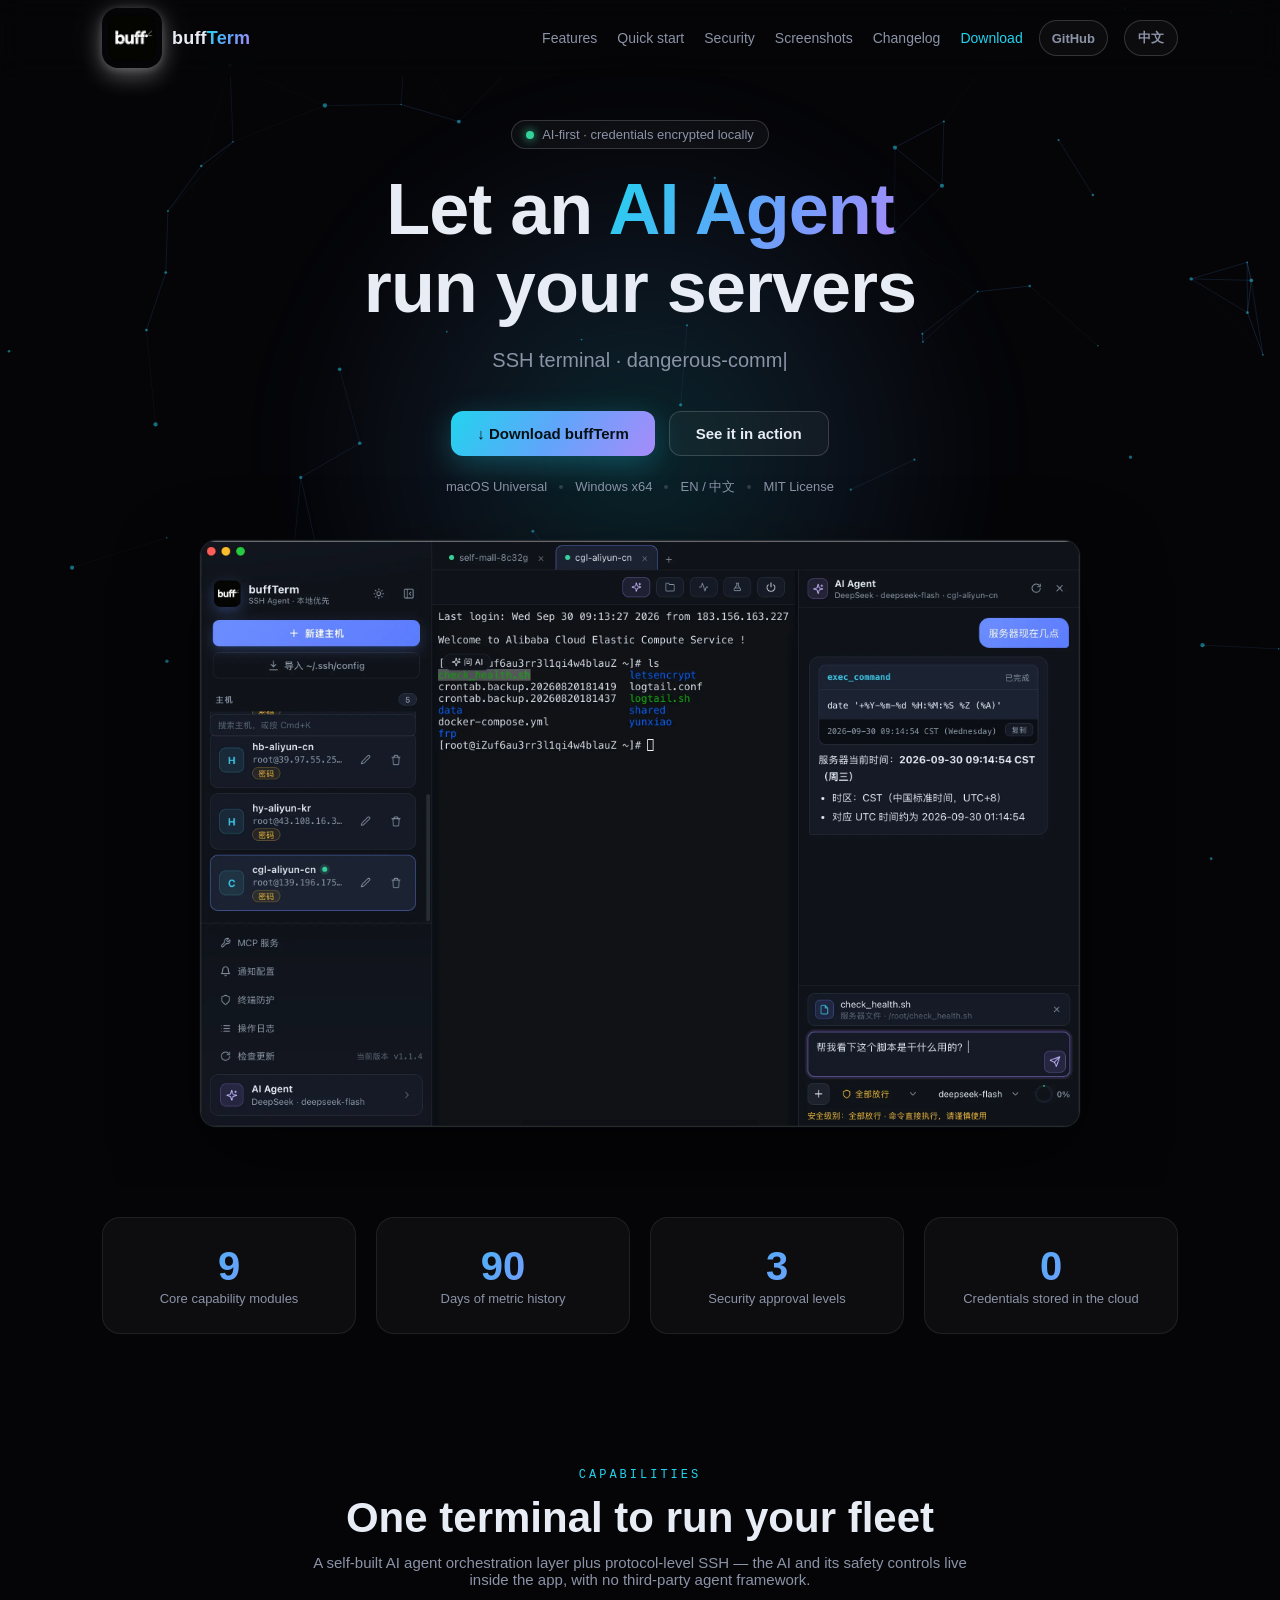
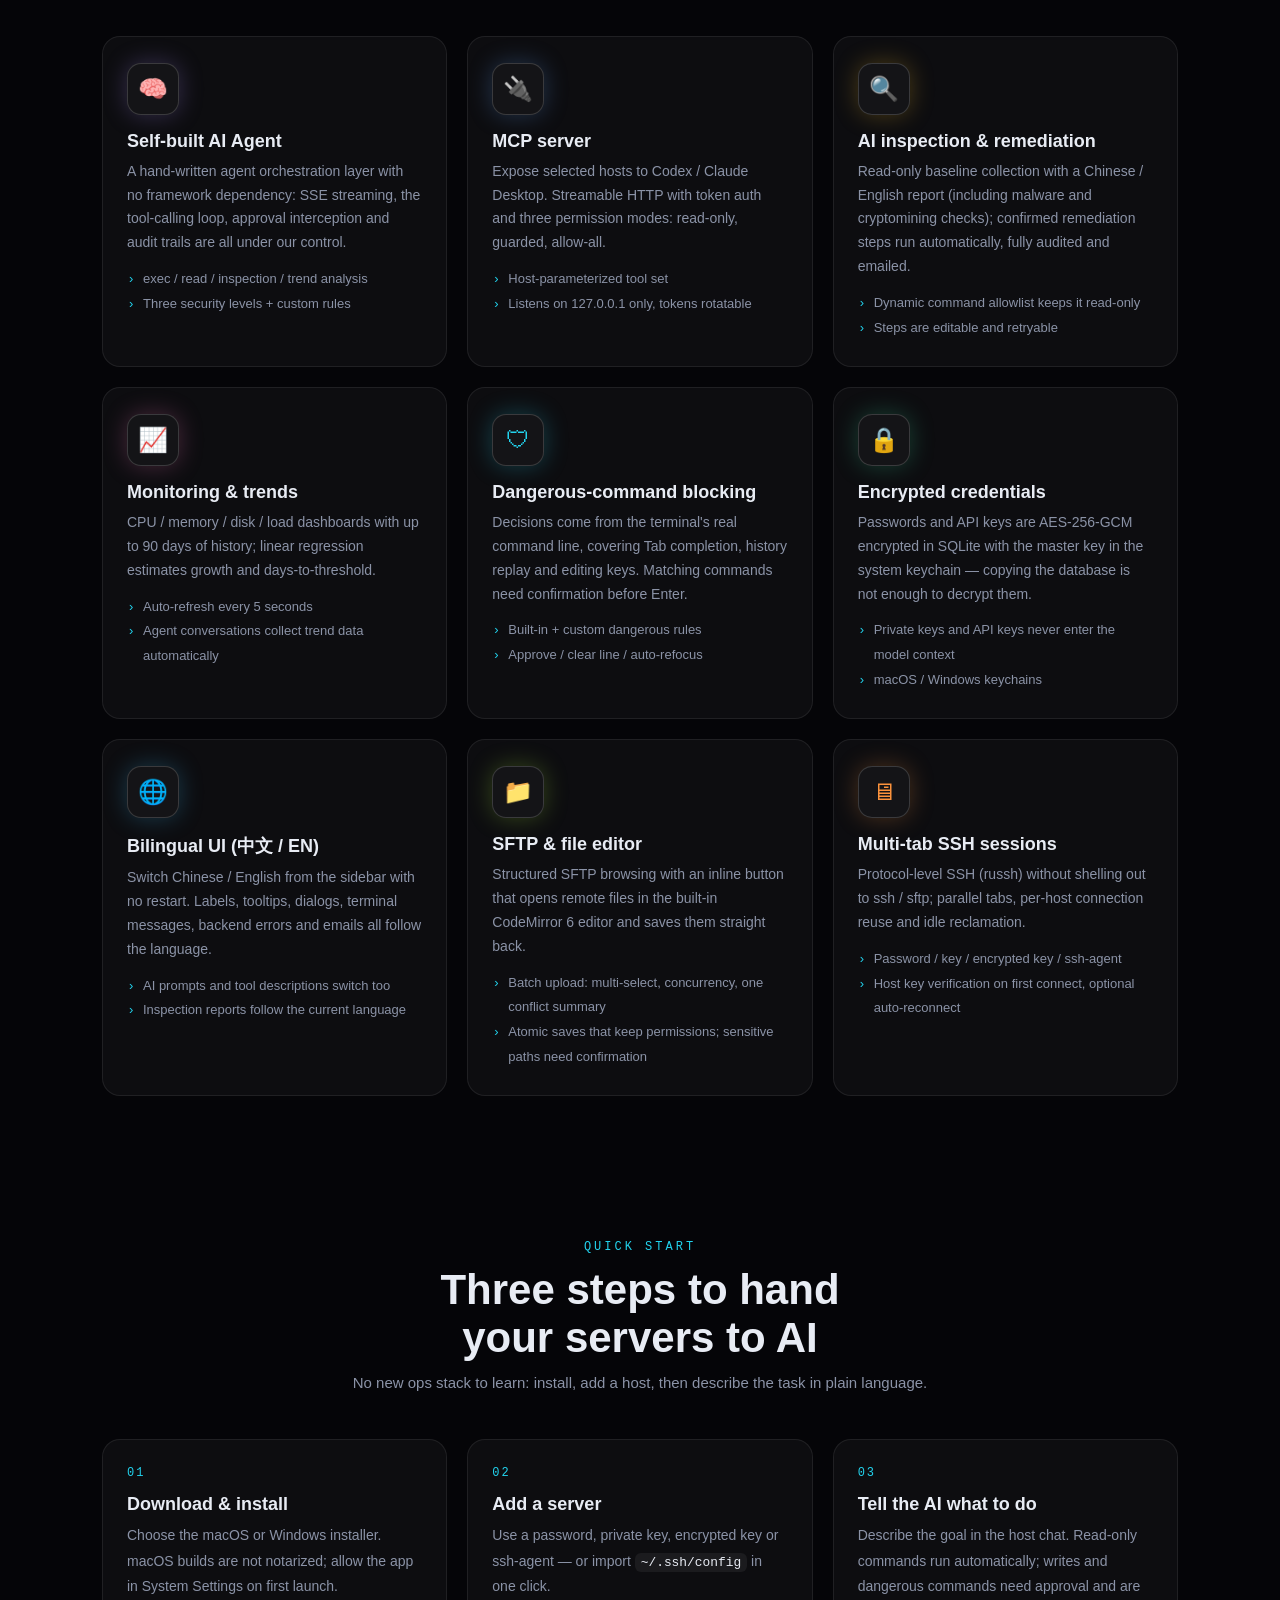
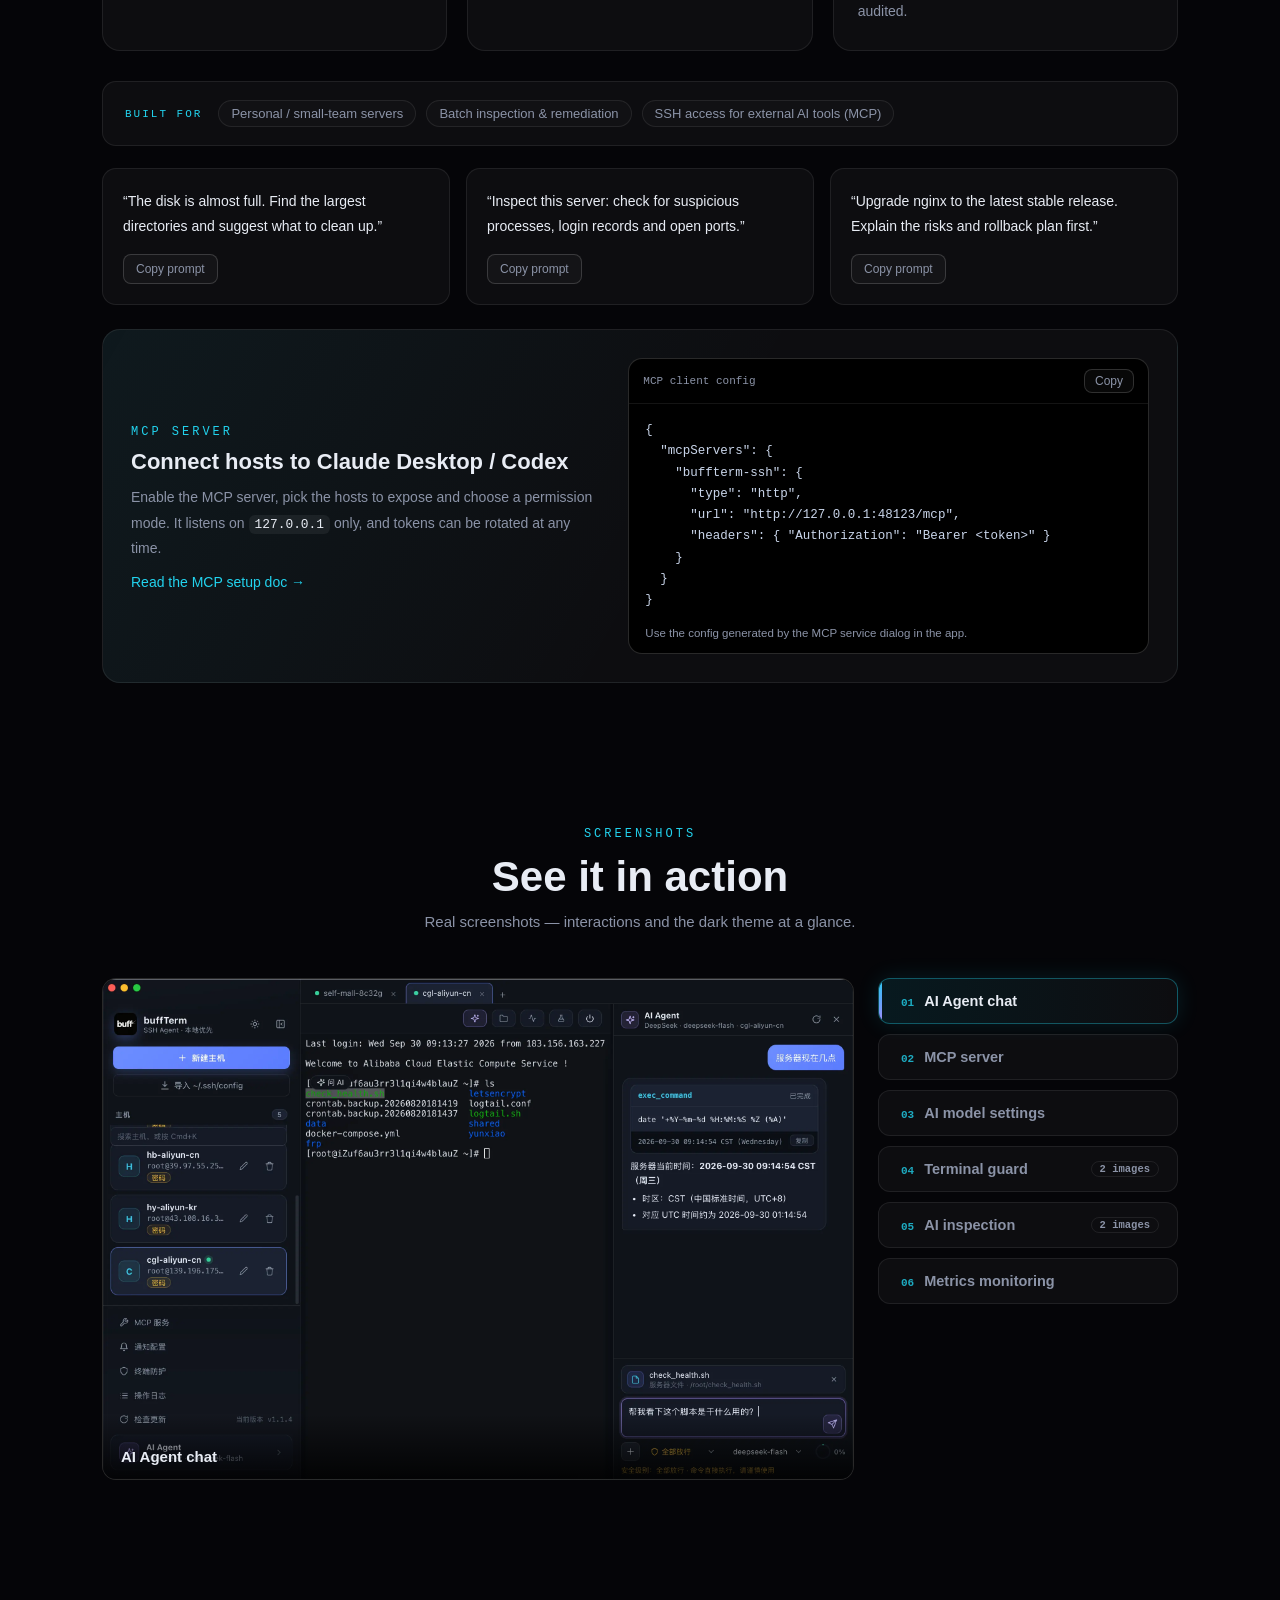
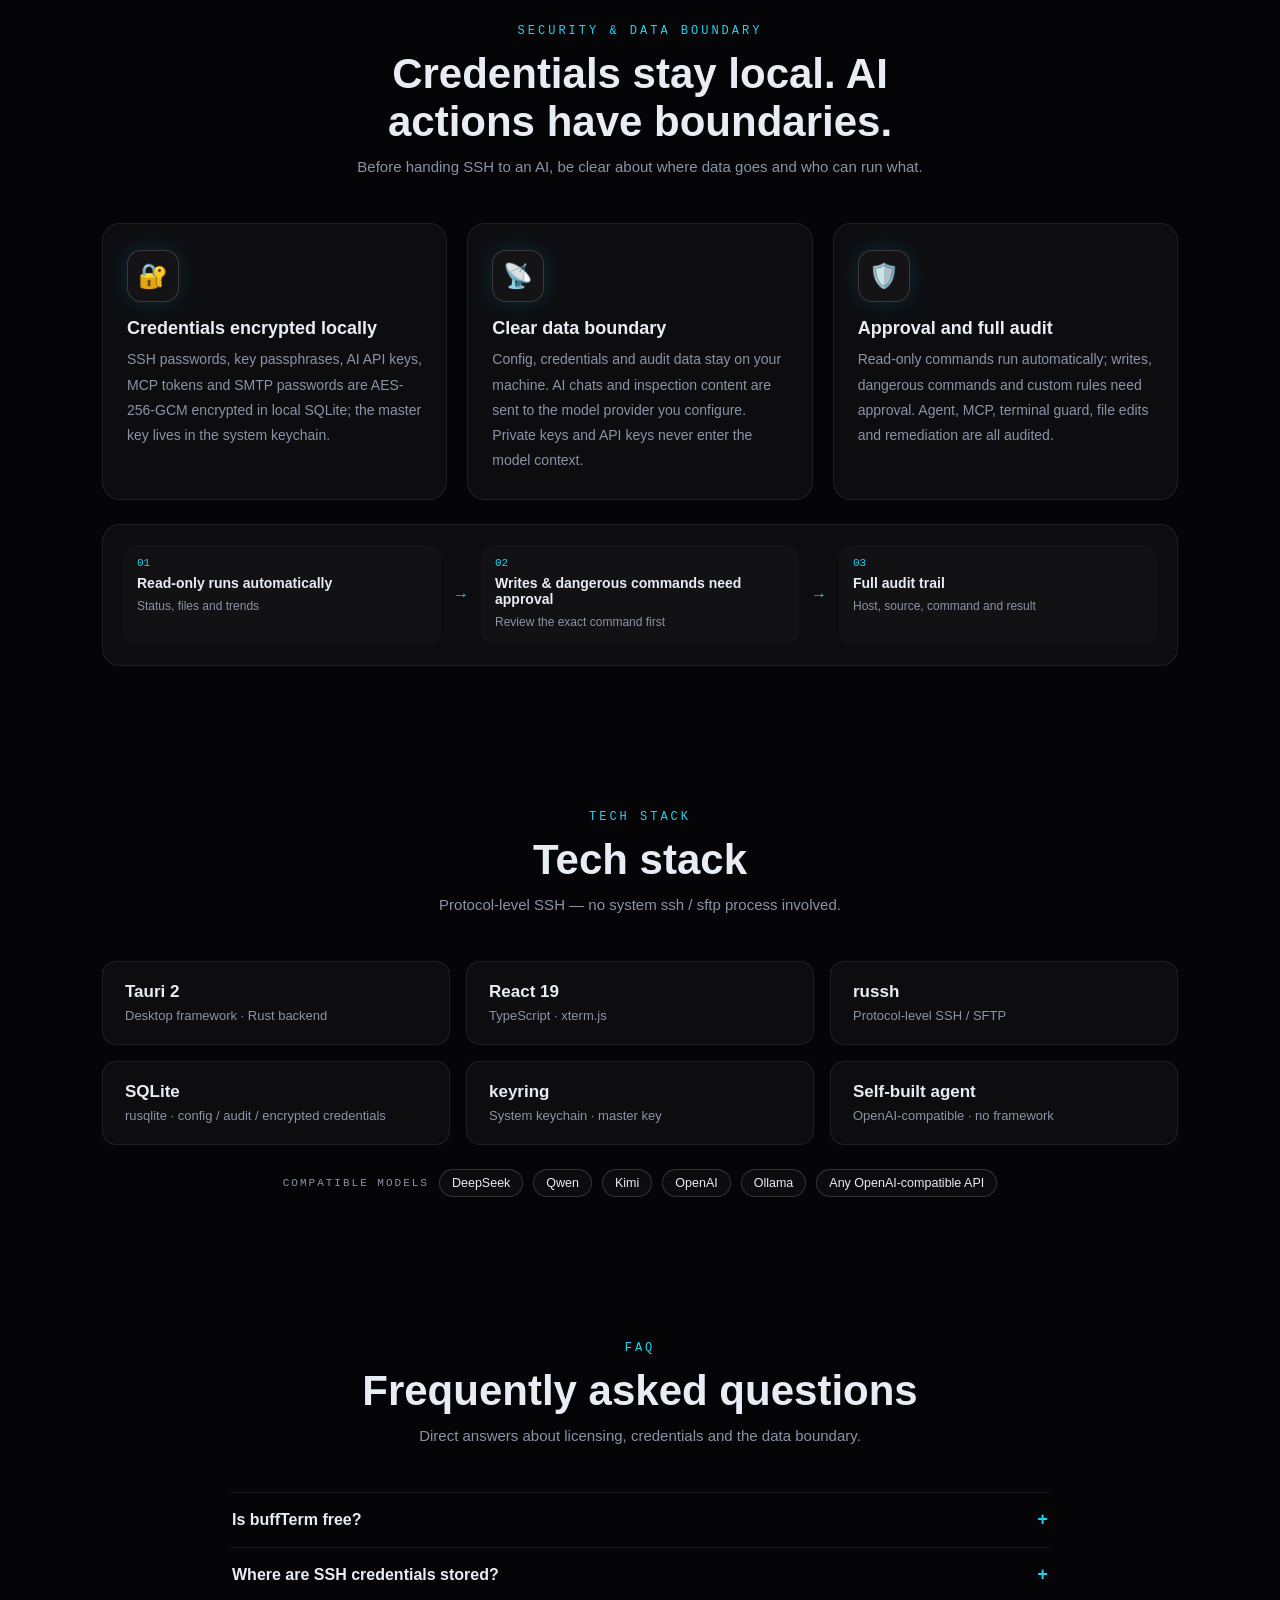
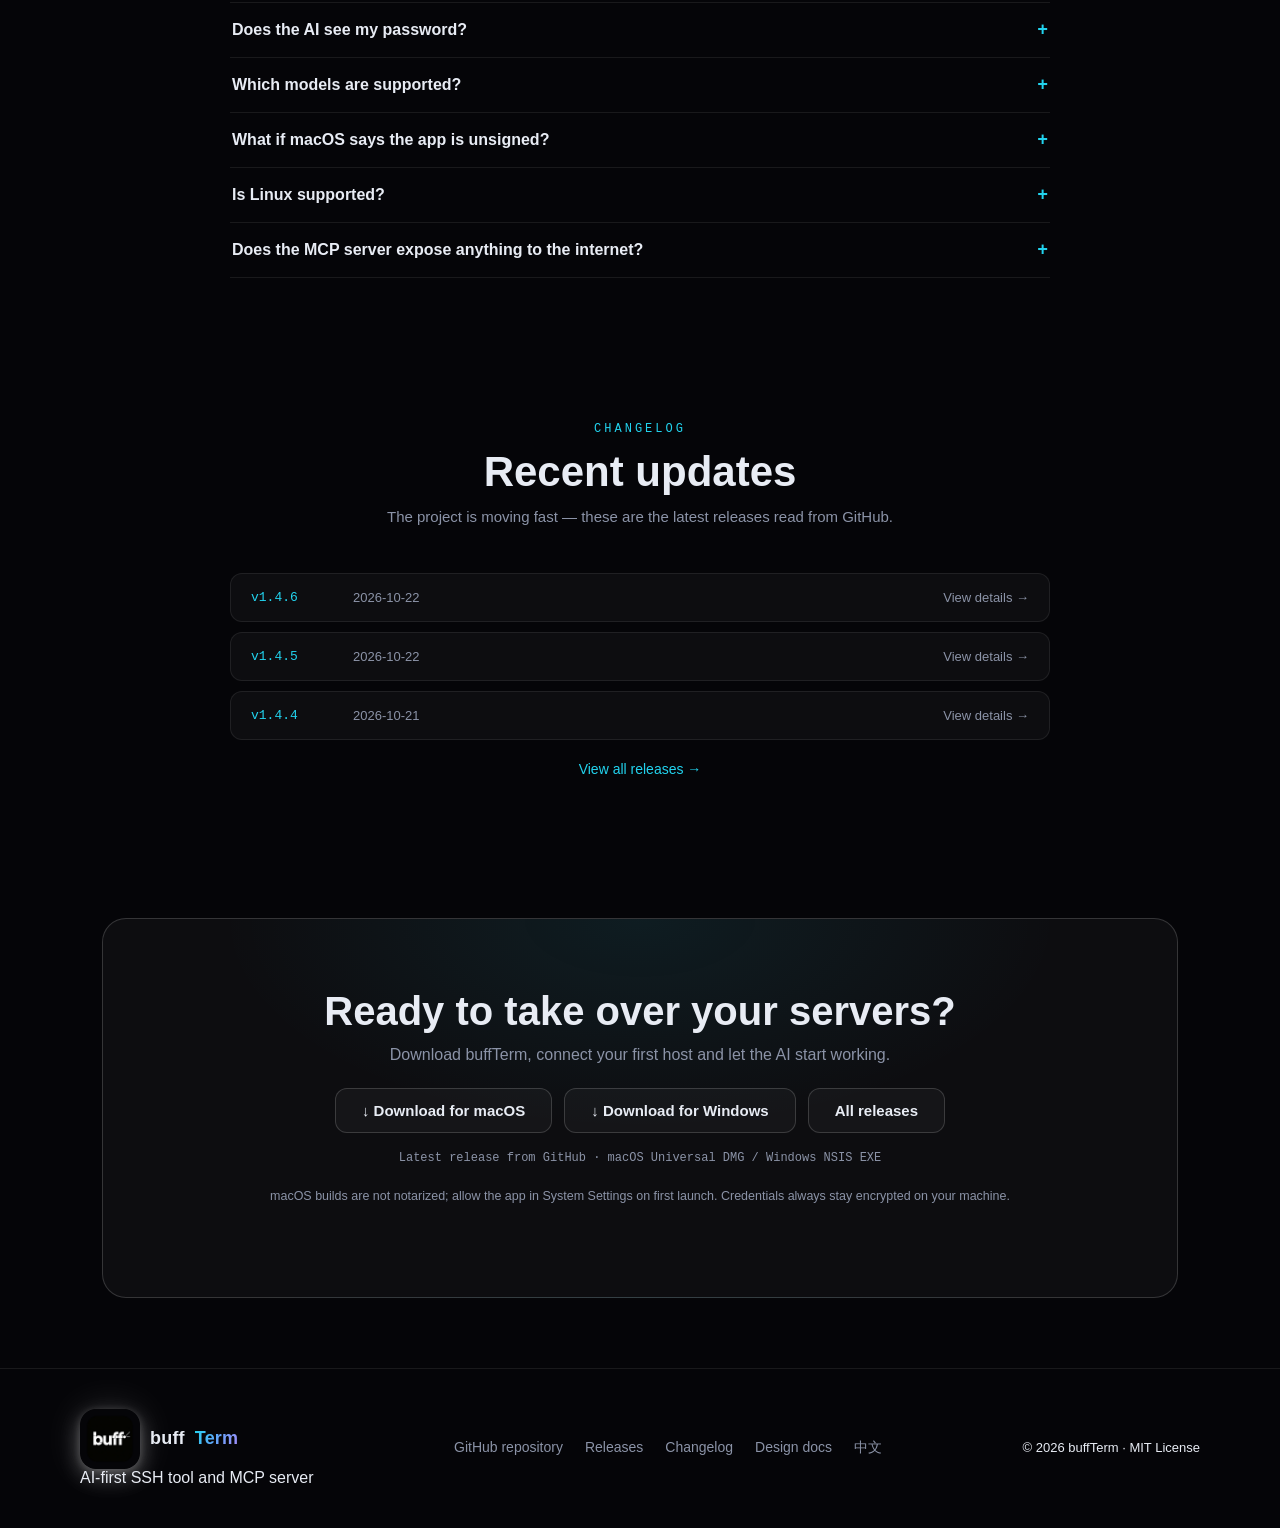
==== commit f5354fc5: "chore: 同步 v1.4.6 更新日志与版本" ====
--- a/en/index.html
+++ b/en/index.html
@@ -51,7 +51,7 @@
     "downloadUrl": "https://github.com/shaguocgl/buff-term/releases/latest",
     "operatingSystem": "macOS, Windows",
     "applicationCategory": "DeveloperApplication",
-    "softwareVersion": "1.4.5",
+    "softwareVersion": "1.4.6",
     "dateModified": "2026-10-22",
     "license": "https://opensource.org/licenses/MIT",
     "sameAs": ["https://github.com/shaguocgl/buff-term"],
@@ -463,9 +463,9 @@
         <p>The project is moving fast — these are the latest releases read from GitHub.</p>
       </div>
       <div class="changelog-list reveal" id="changelogList" aria-live="polite">
+        <a class="release-item" href="https://github.com/shaguocgl/buff-term/releases/tag/v1.4.6" target="_blank" rel="noopener"><span class="release-tag">v1.4.6</span><span class="release-date">2026-10-22</span><span class="release-link">View details →</span></a>
         <a class="release-item" href="https://github.com/shaguocgl/buff-term/releases/tag/v1.4.5" target="_blank" rel="noopener"><span class="release-tag">v1.4.5</span><span class="release-date">2026-10-22</span><span class="release-link">View details →</span></a>
         <a class="release-item" href="https://github.com/shaguocgl/buff-term/releases/tag/v1.4.4" target="_blank" rel="noopener"><span class="release-tag">v1.4.4</span><span class="release-date">2026-10-21</span><span class="release-link">View details →</span></a>
-        <a class="release-item" href="https://github.com/shaguocgl/buff-term/releases/tag/v1.4.3" target="_blank" rel="noopener"><span class="release-tag">v1.4.3</span><span class="release-date">2026-10-21</span><span class="release-link">View details →</span></a>
       </div>
       <div class="changelog-more reveal">
         <a class="text-link" href="https://github.com/shaguocgl/buff-term/releases" target="_blank" rel="noopener">View all releases →</a>
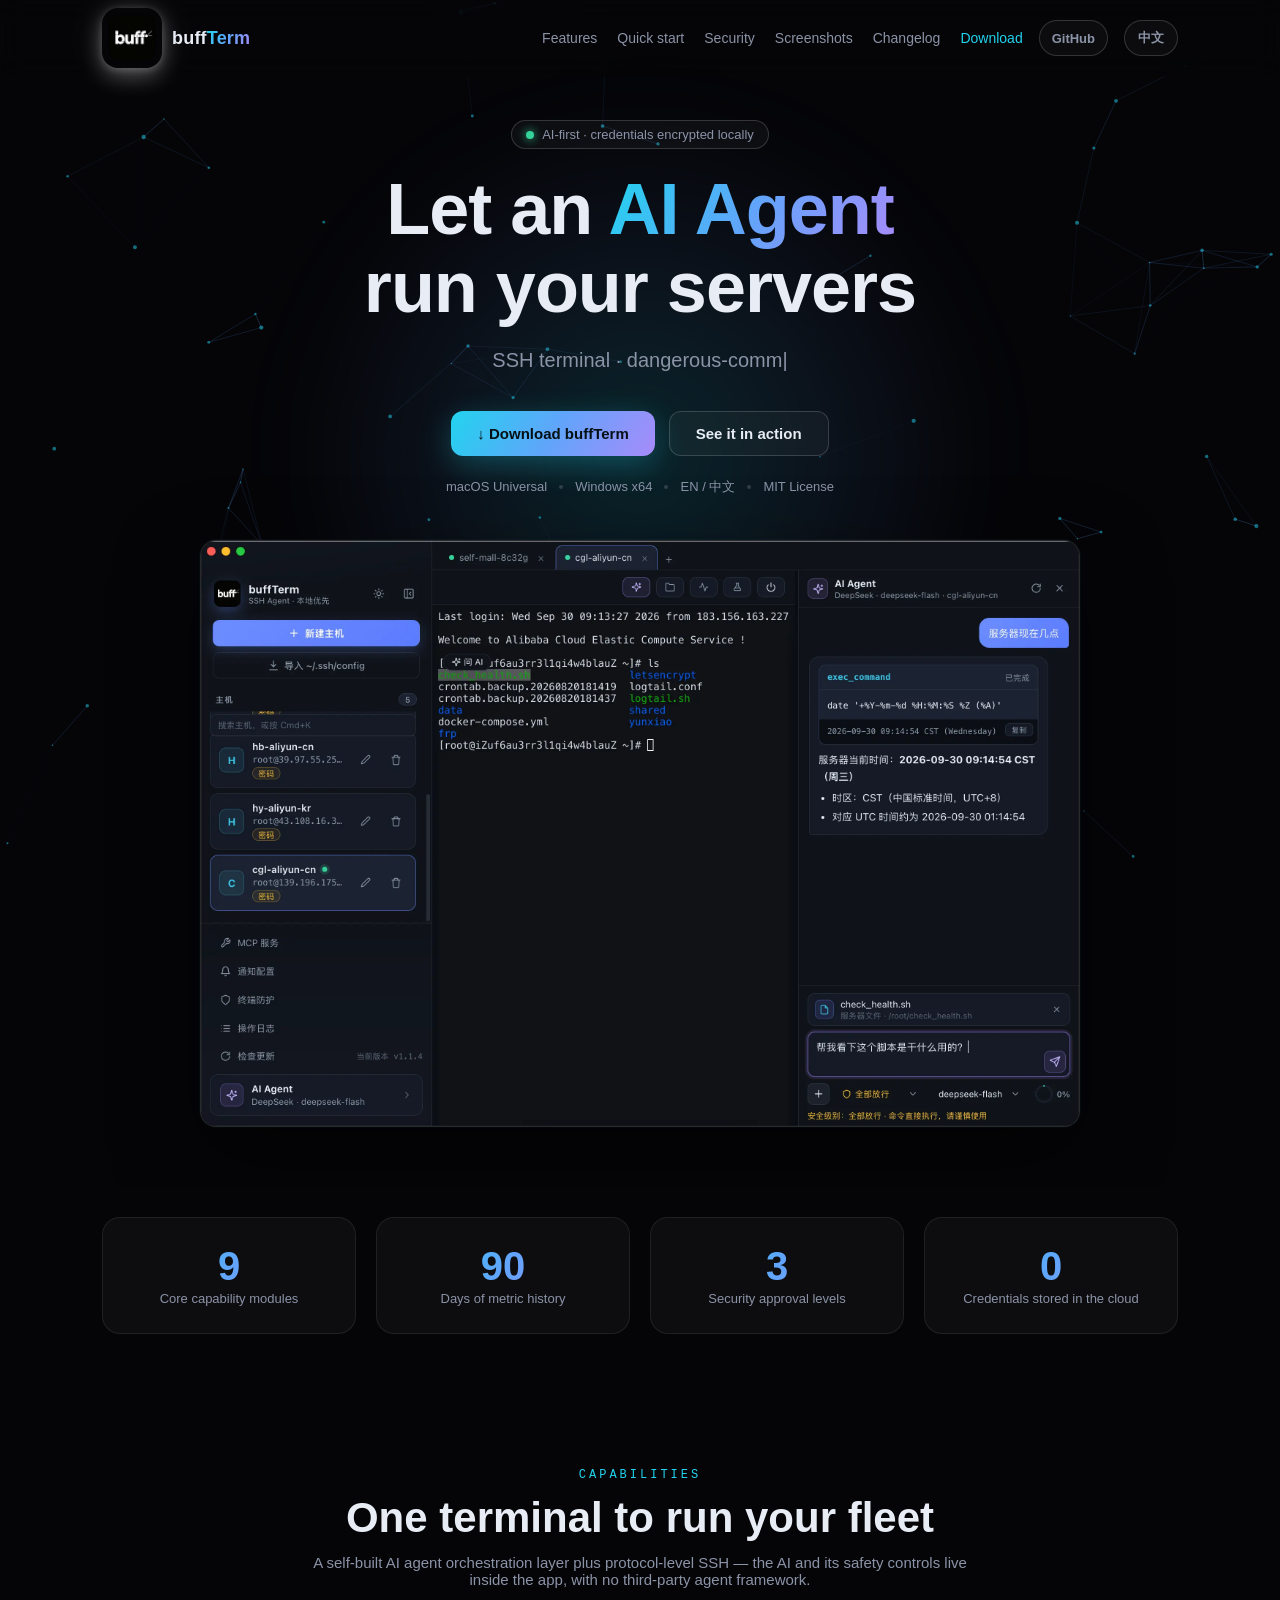
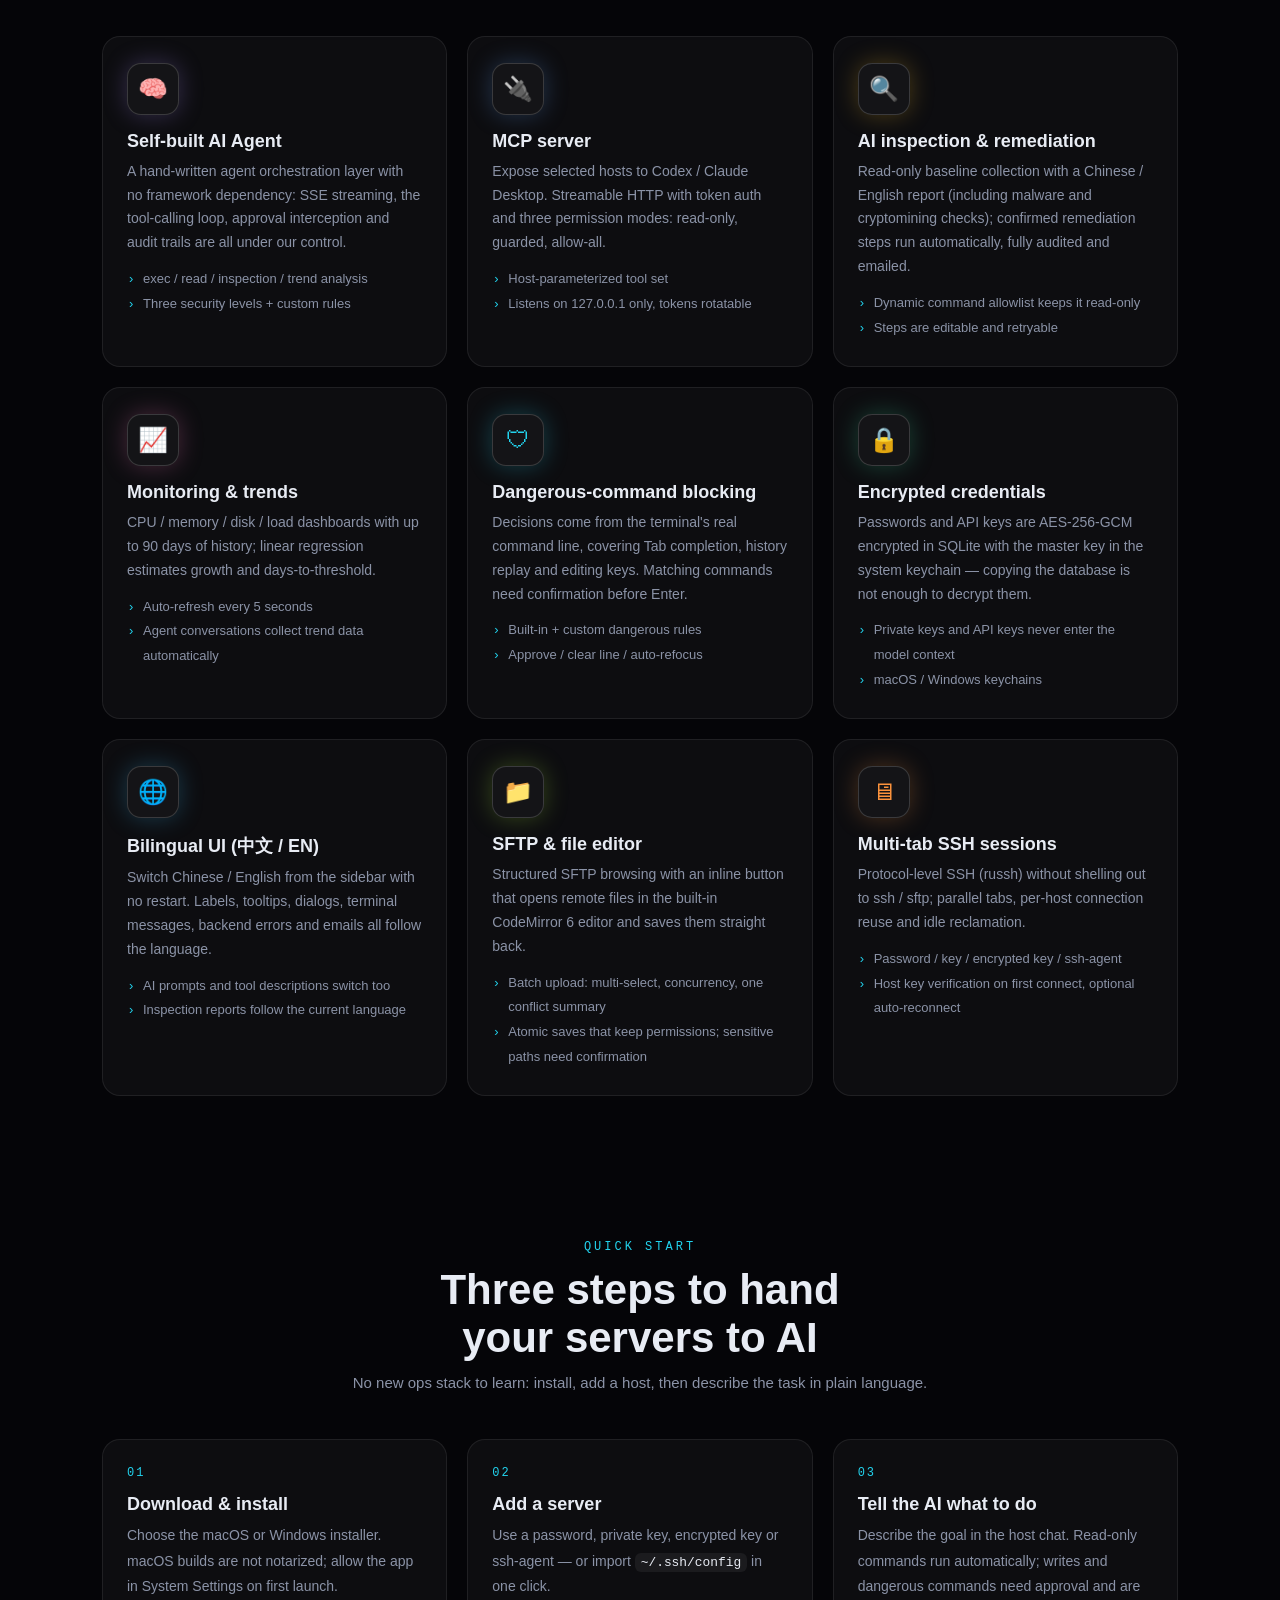
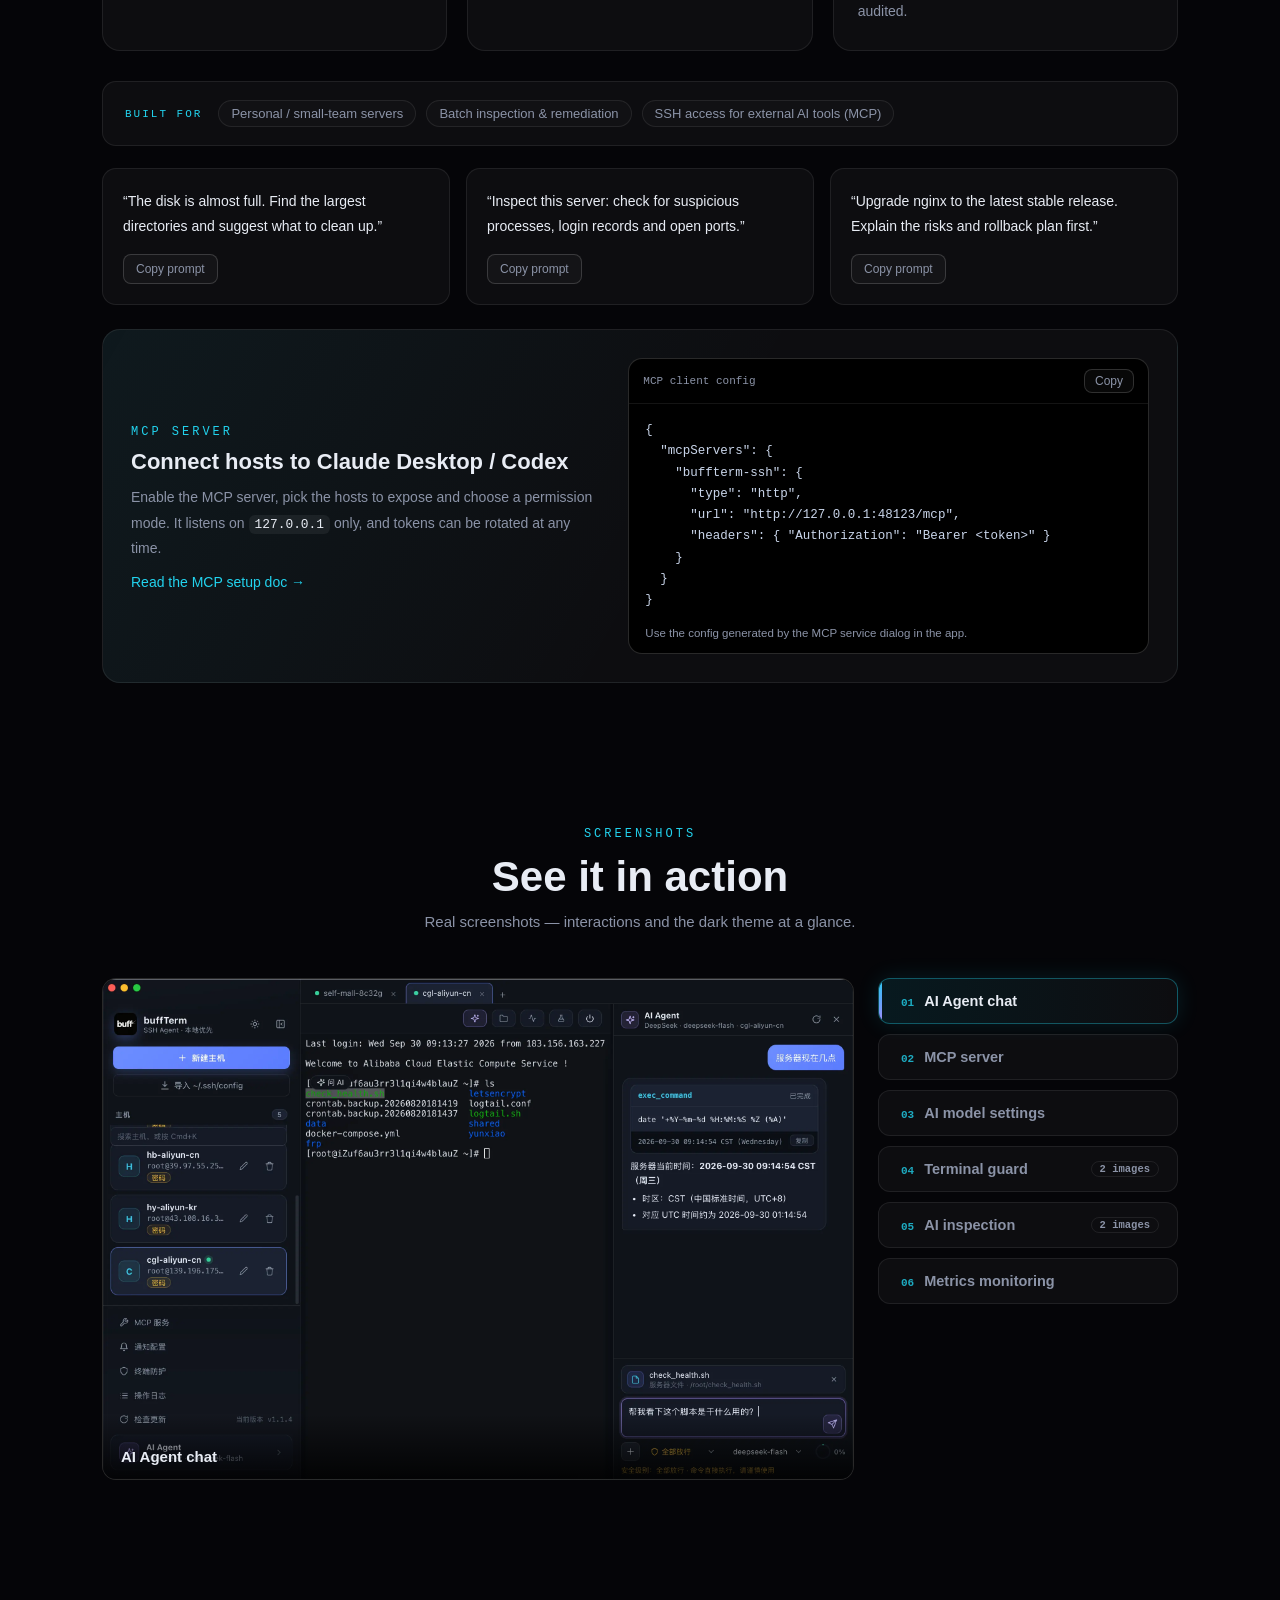
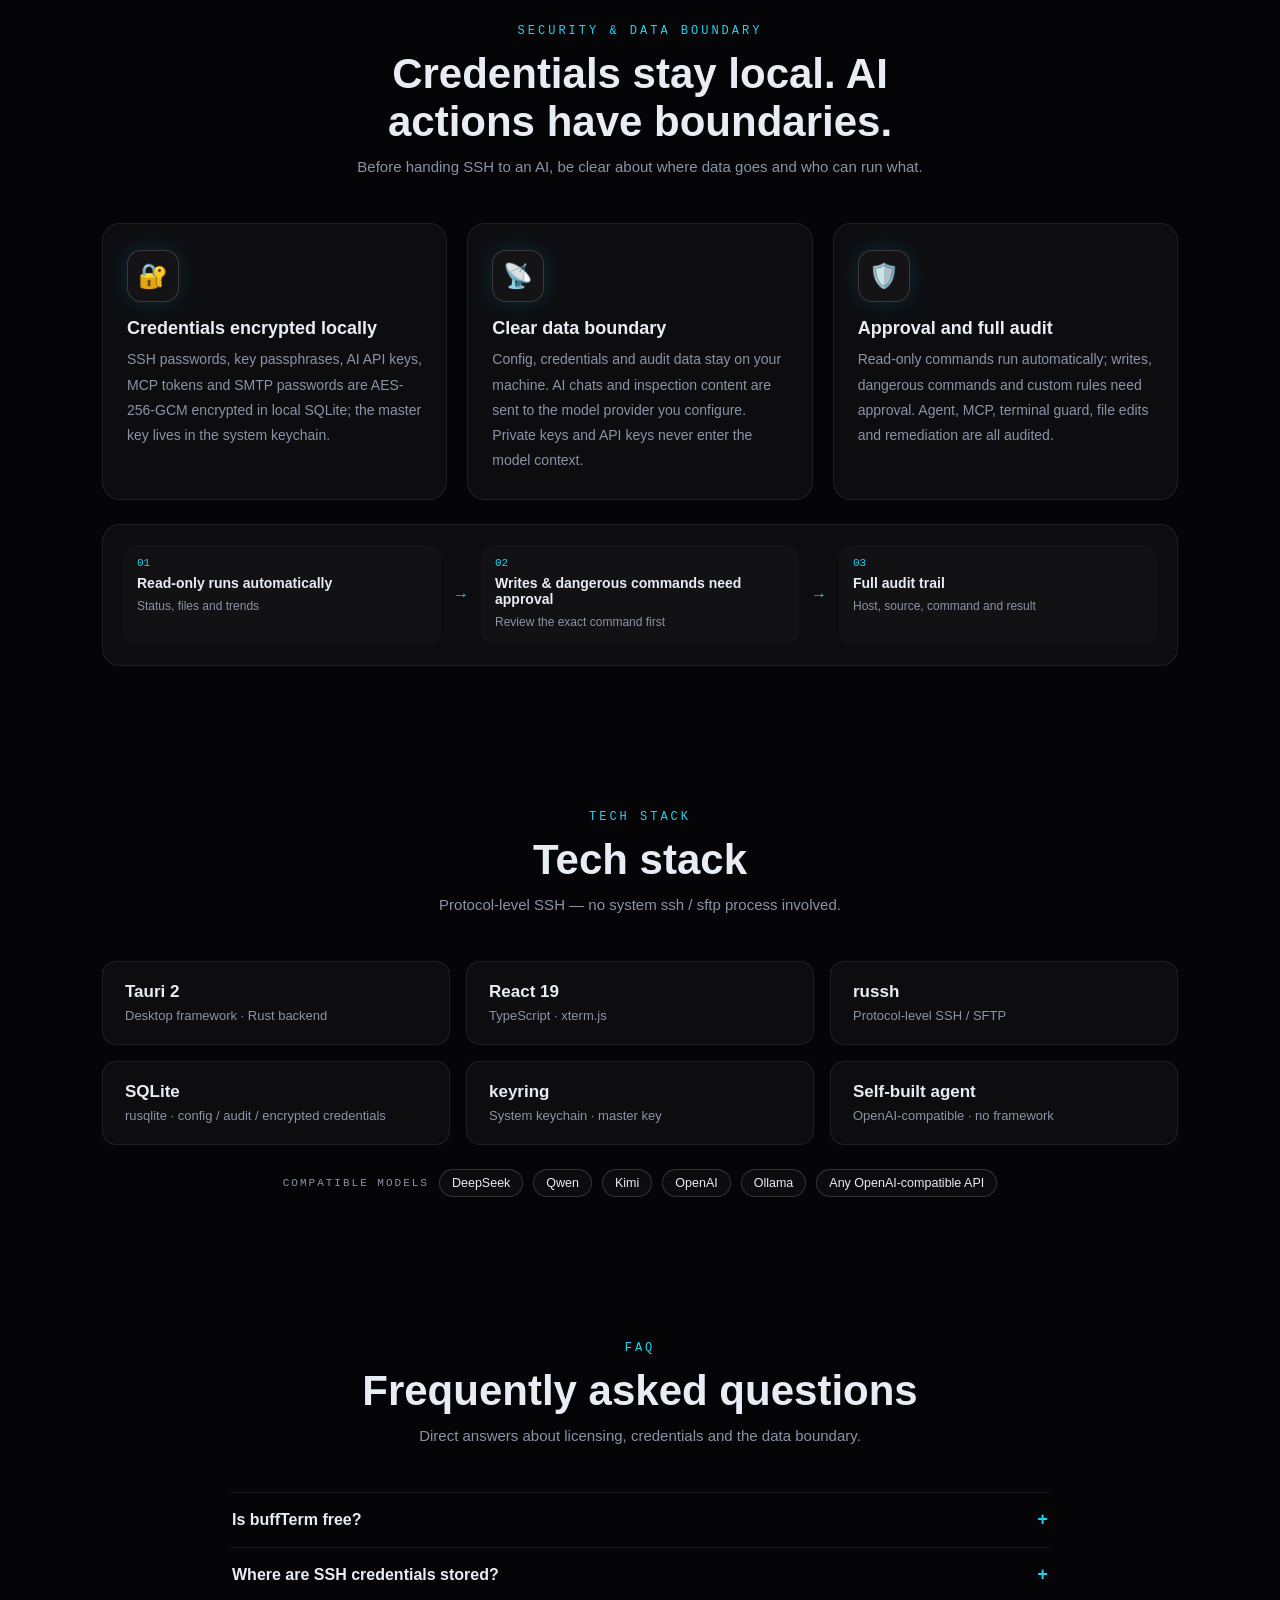
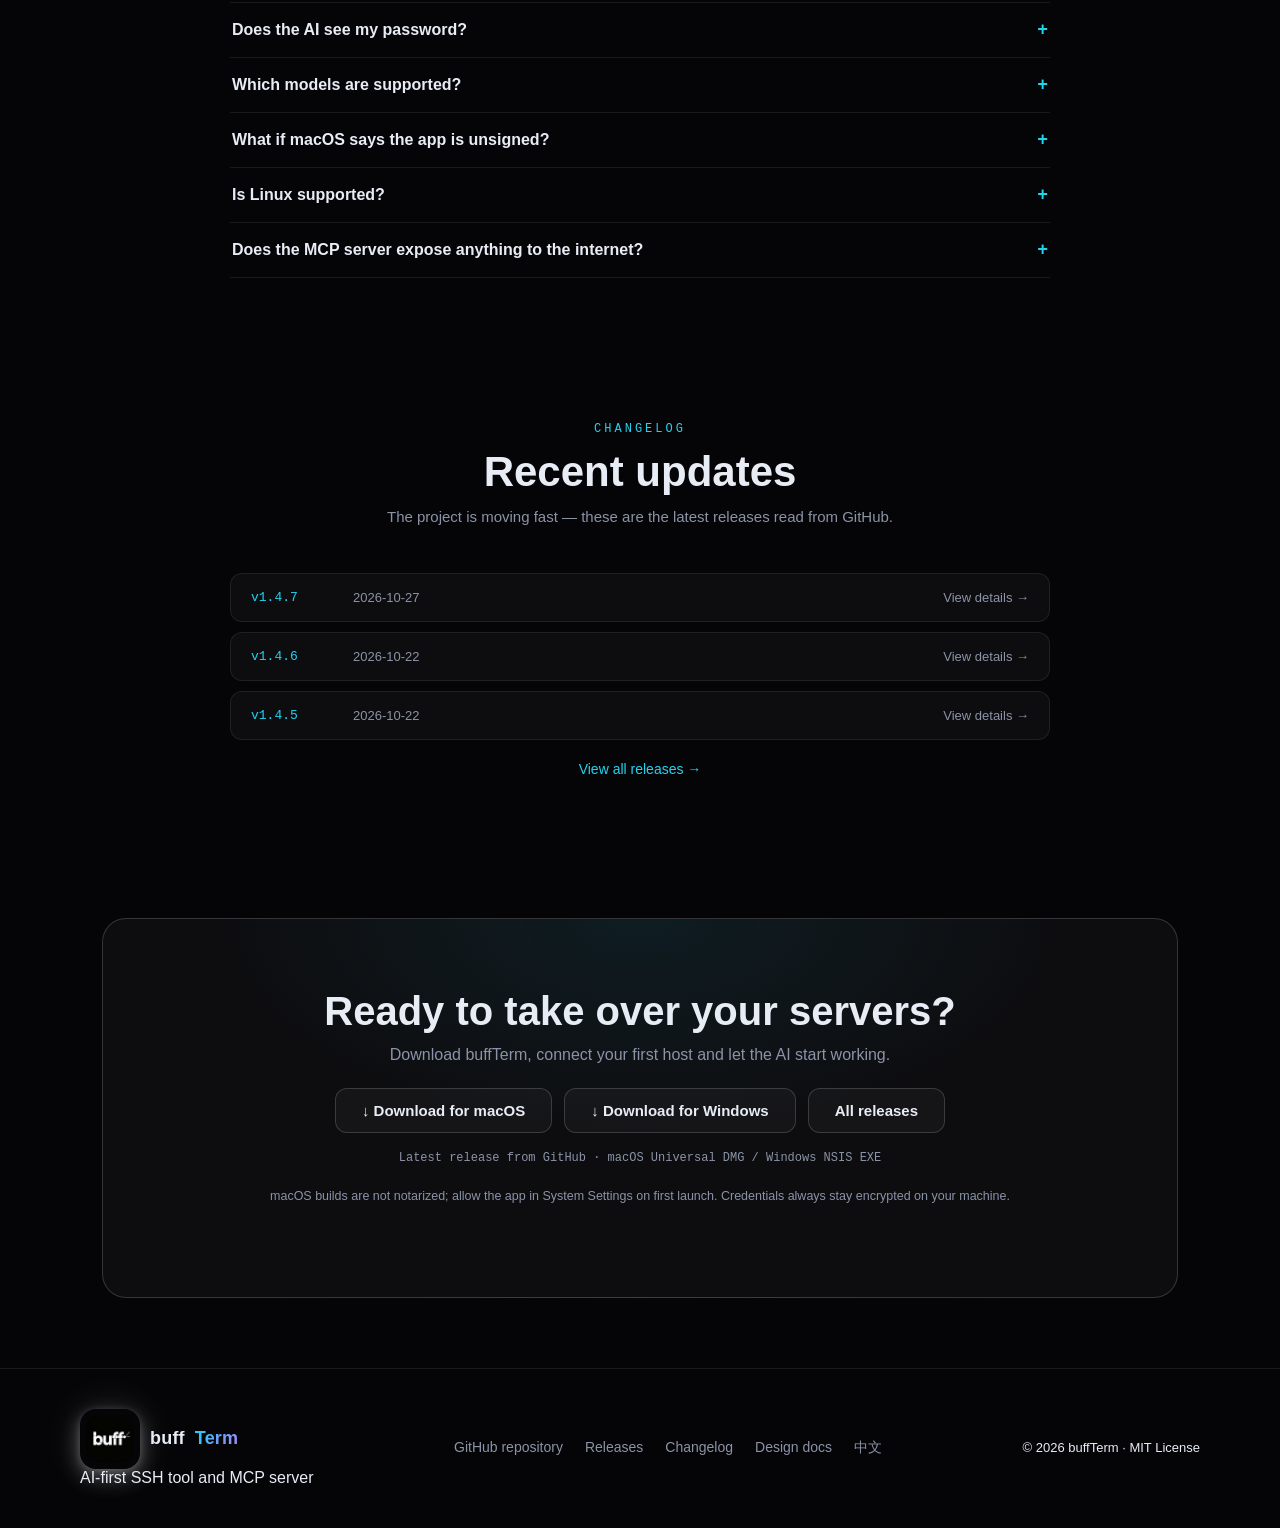
==== commit b0346ff5: "release: 同步 v1.4.7 版本号与更新日志" ====
--- a/en/index.html
+++ b/en/index.html
@@ -51,8 +51,8 @@
     "downloadUrl": "https://github.com/shaguocgl/buff-term/releases/latest",
     "operatingSystem": "macOS, Windows",
     "applicationCategory": "DeveloperApplication",
-    "softwareVersion": "1.4.6",
-    "dateModified": "2026-10-22",
+    "softwareVersion": "1.4.7",
+    "dateModified": "2026-10-27",
     "license": "https://opensource.org/licenses/MIT",
     "sameAs": ["https://github.com/shaguocgl/buff-term"],
     "inLanguage": "en",
@@ -463,9 +463,9 @@
         <p>The project is moving fast — these are the latest releases read from GitHub.</p>
       </div>
       <div class="changelog-list reveal" id="changelogList" aria-live="polite">
+        <a class="release-item" href="https://github.com/shaguocgl/buff-term/releases/tag/v1.4.7" target="_blank" rel="noopener"><span class="release-tag">v1.4.7</span><span class="release-date">2026-10-27</span><span class="release-link">View details →</span></a>
         <a class="release-item" href="https://github.com/shaguocgl/buff-term/releases/tag/v1.4.6" target="_blank" rel="noopener"><span class="release-tag">v1.4.6</span><span class="release-date">2026-10-22</span><span class="release-link">View details →</span></a>
         <a class="release-item" href="https://github.com/shaguocgl/buff-term/releases/tag/v1.4.5" target="_blank" rel="noopener"><span class="release-tag">v1.4.5</span><span class="release-date">2026-10-22</span><span class="release-link">View details →</span></a>
-        <a class="release-item" href="https://github.com/shaguocgl/buff-term/releases/tag/v1.4.4" target="_blank" rel="noopener"><span class="release-tag">v1.4.4</span><span class="release-date">2026-10-21</span><span class="release-link">View details →</span></a>
       </div>
       <div class="changelog-more reveal">
         <a class="text-link" href="https://github.com/shaguocgl/buff-term/releases" target="_blank" rel="noopener">View all releases →</a>
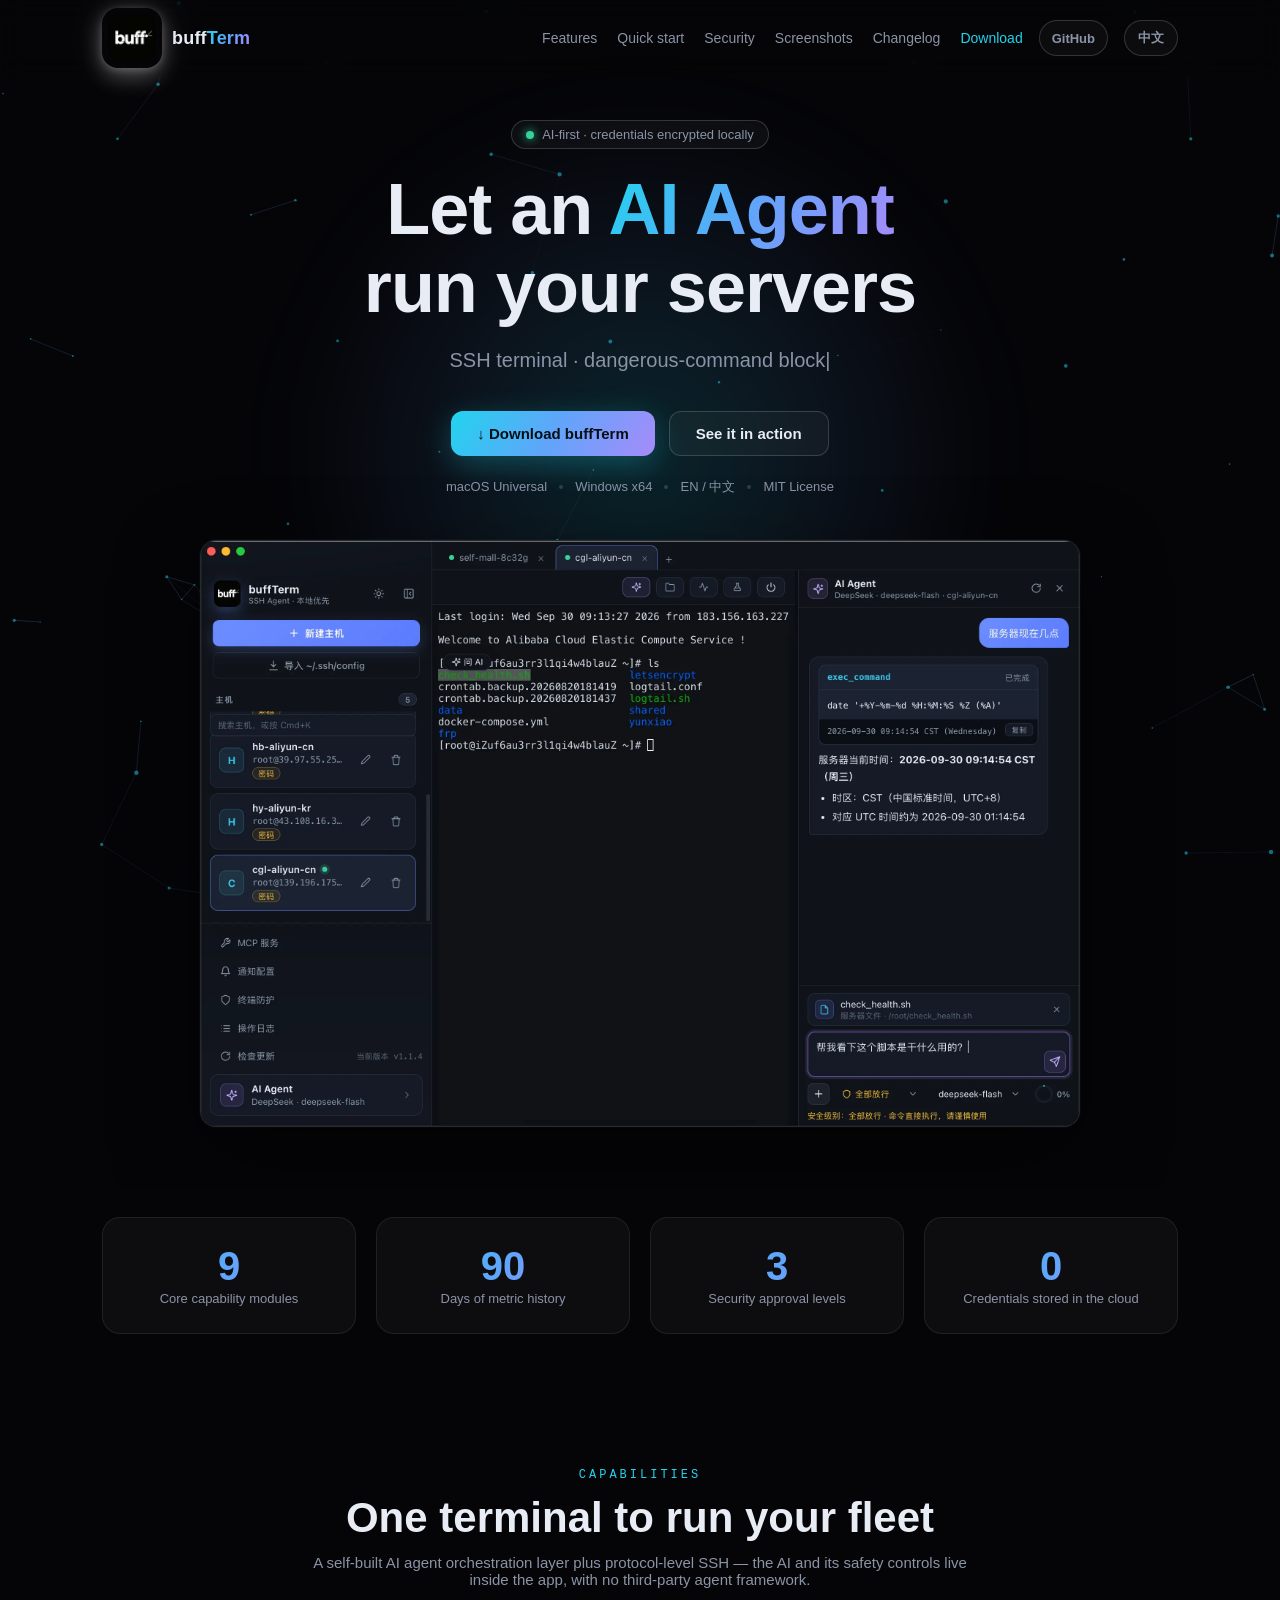
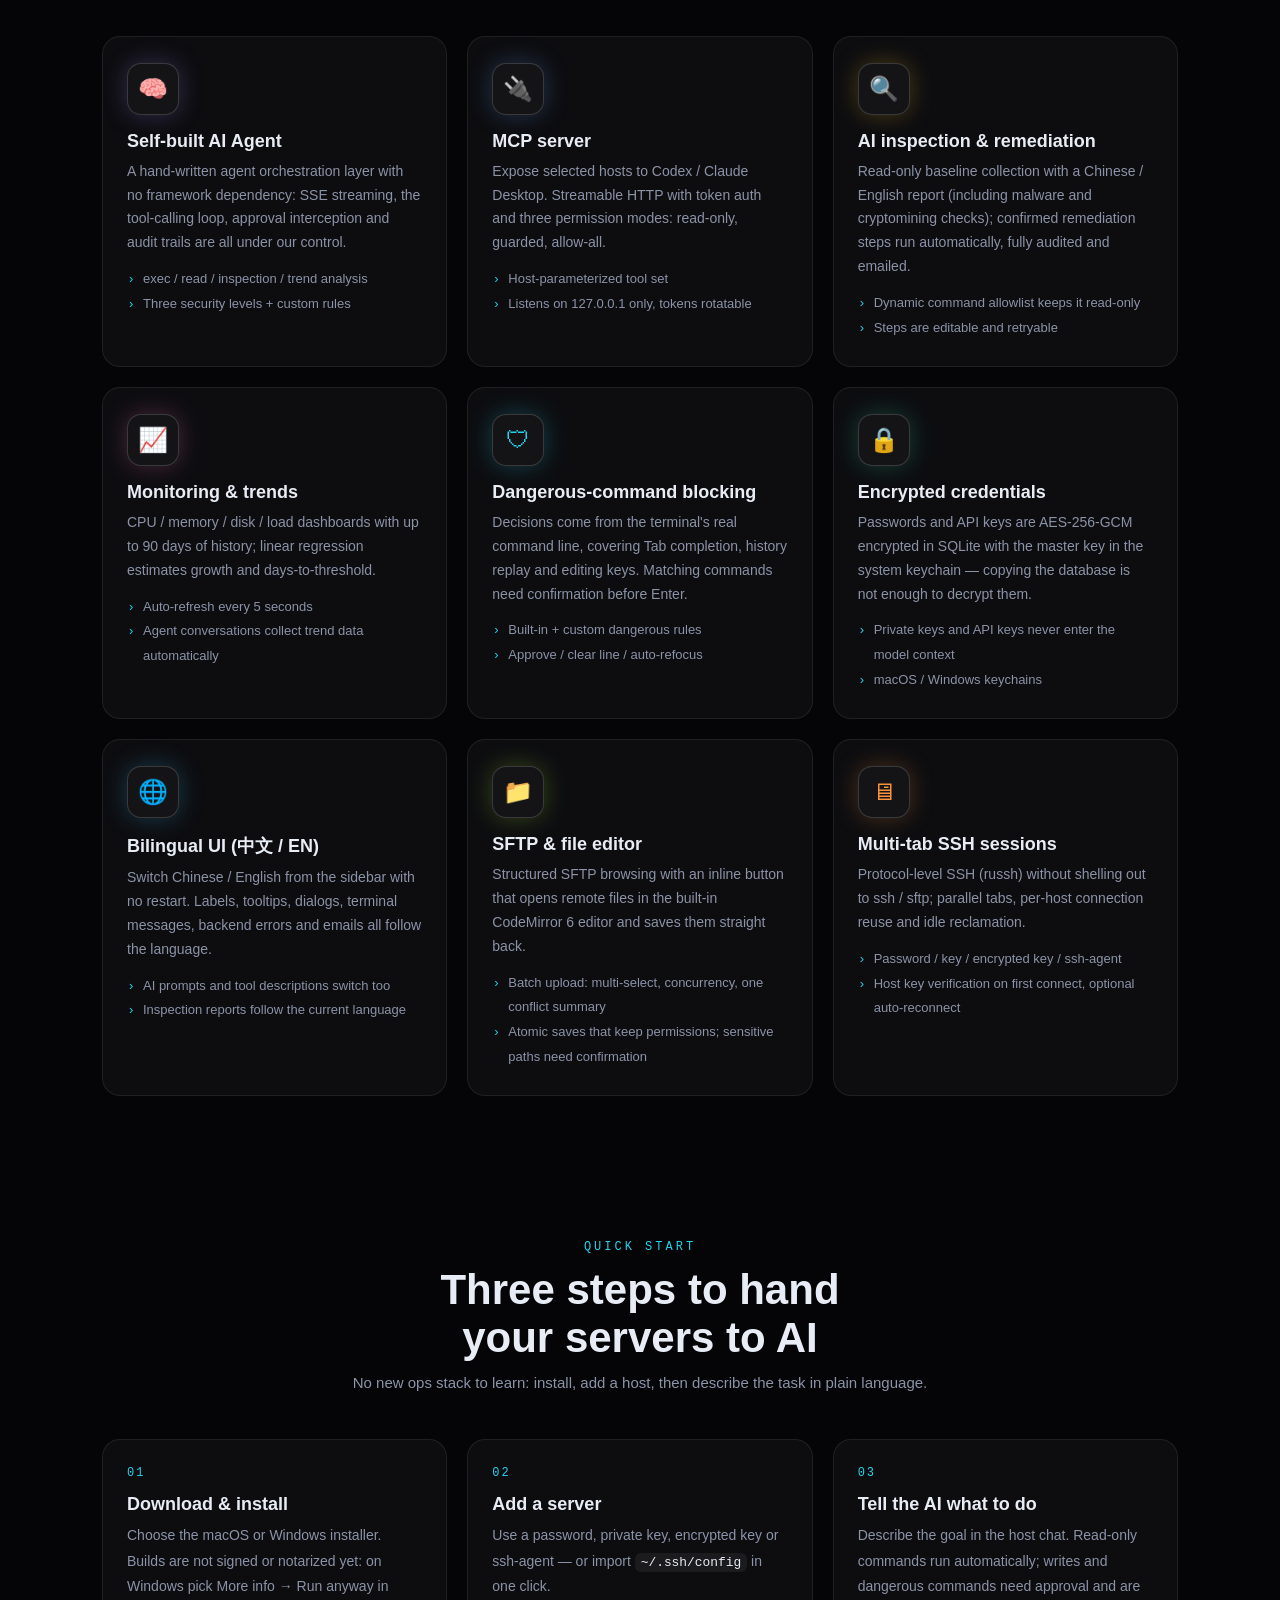
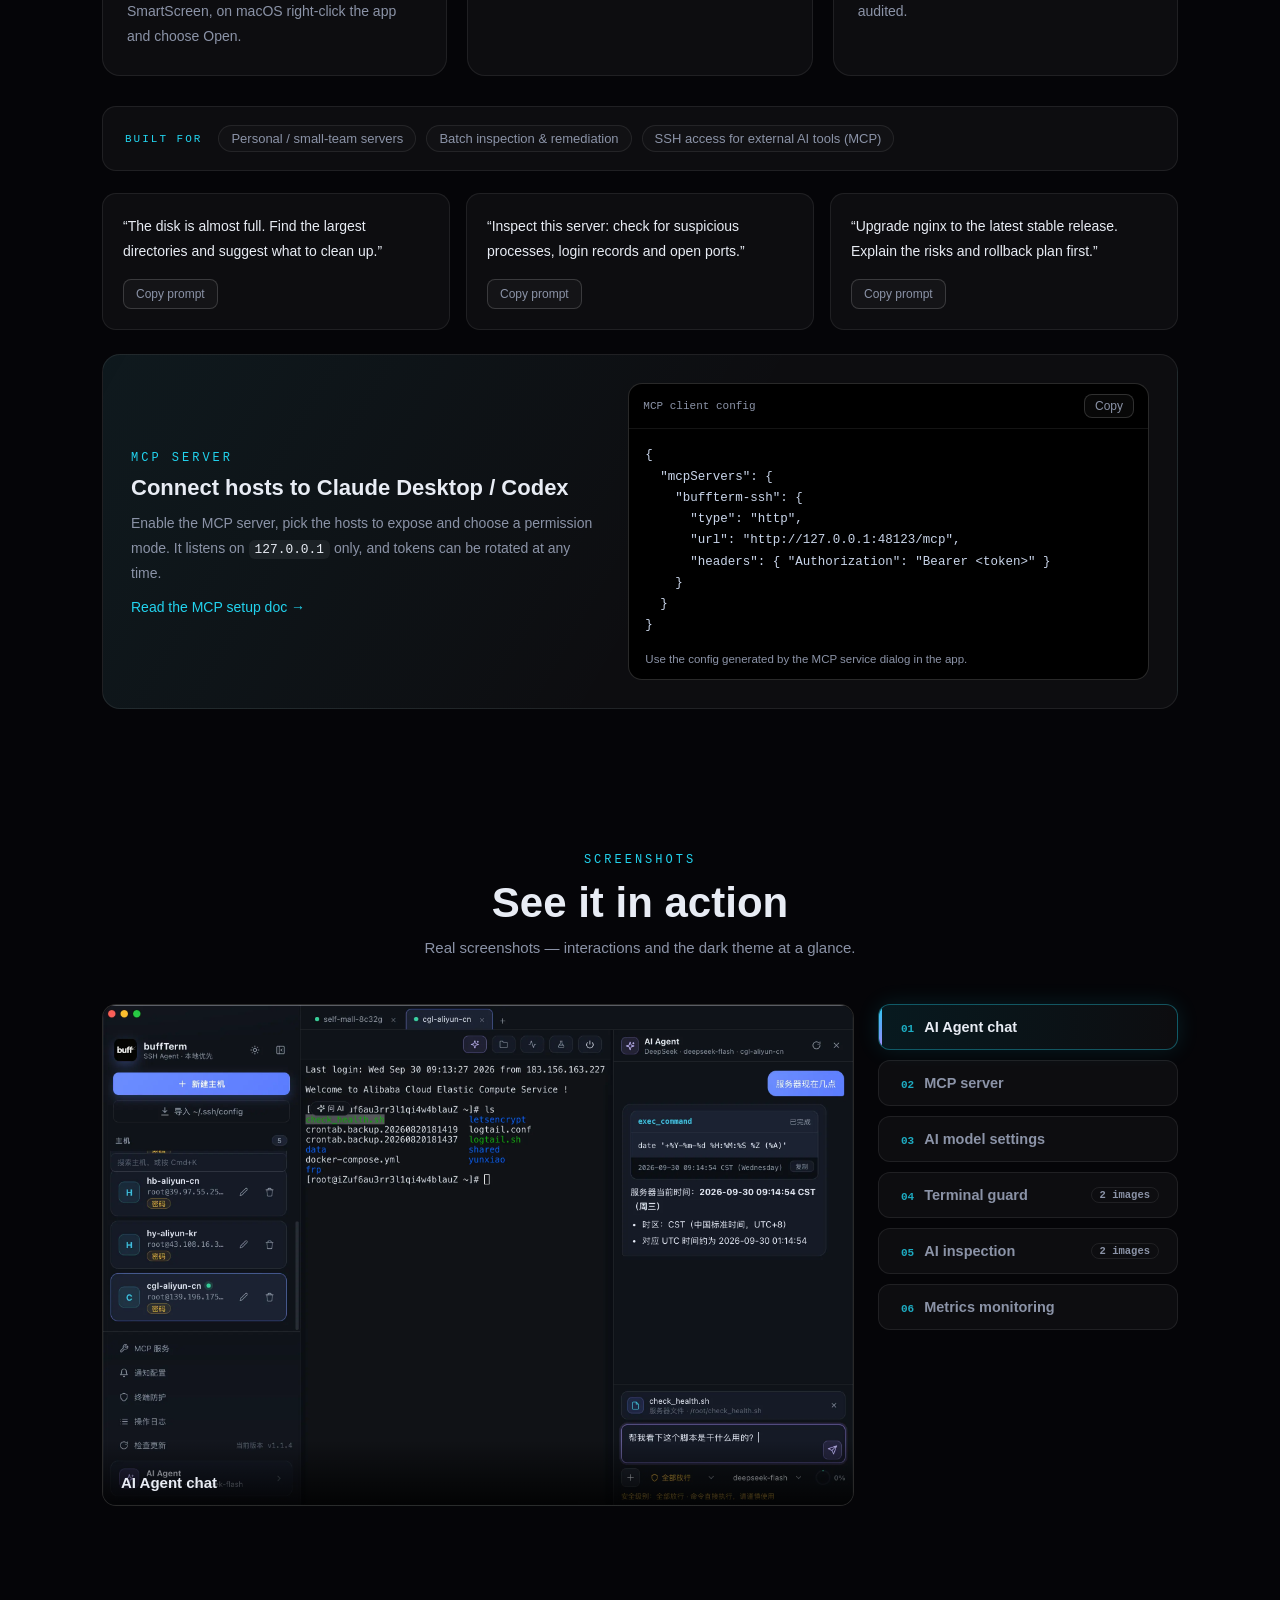
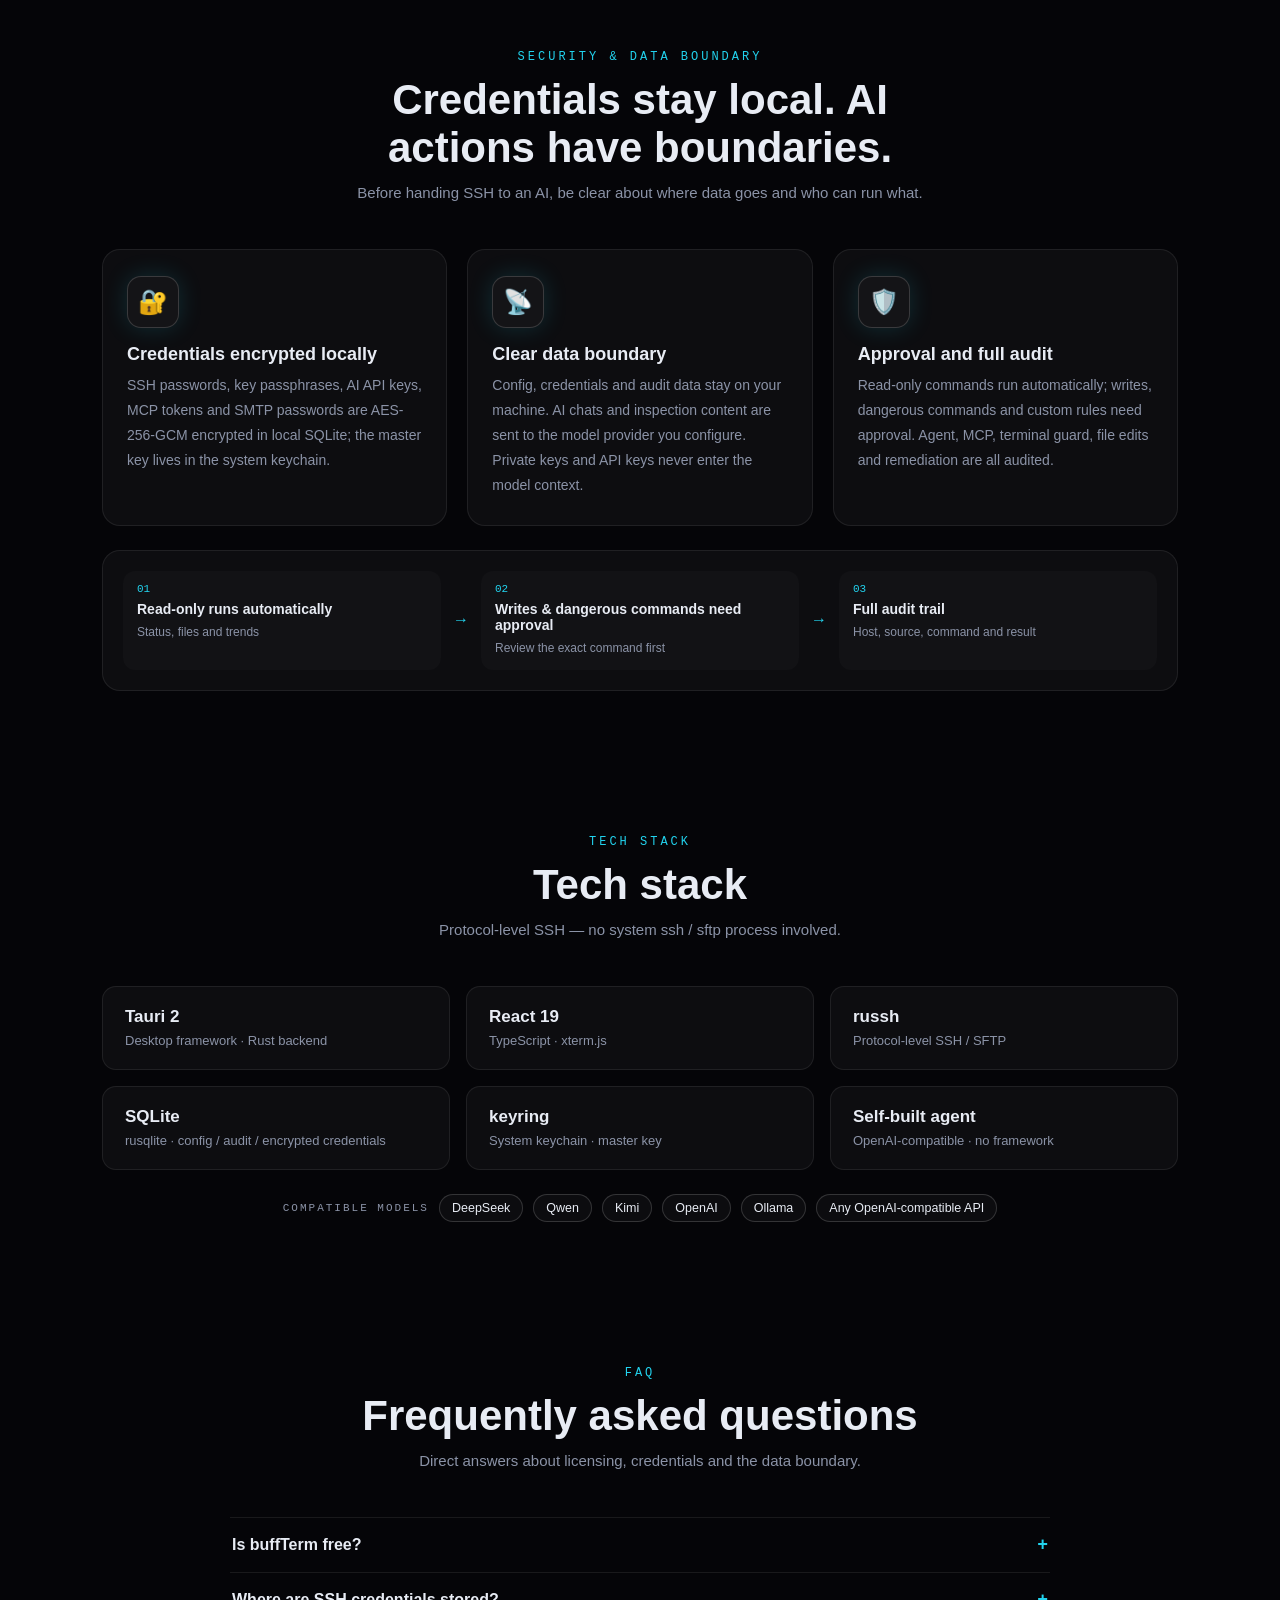
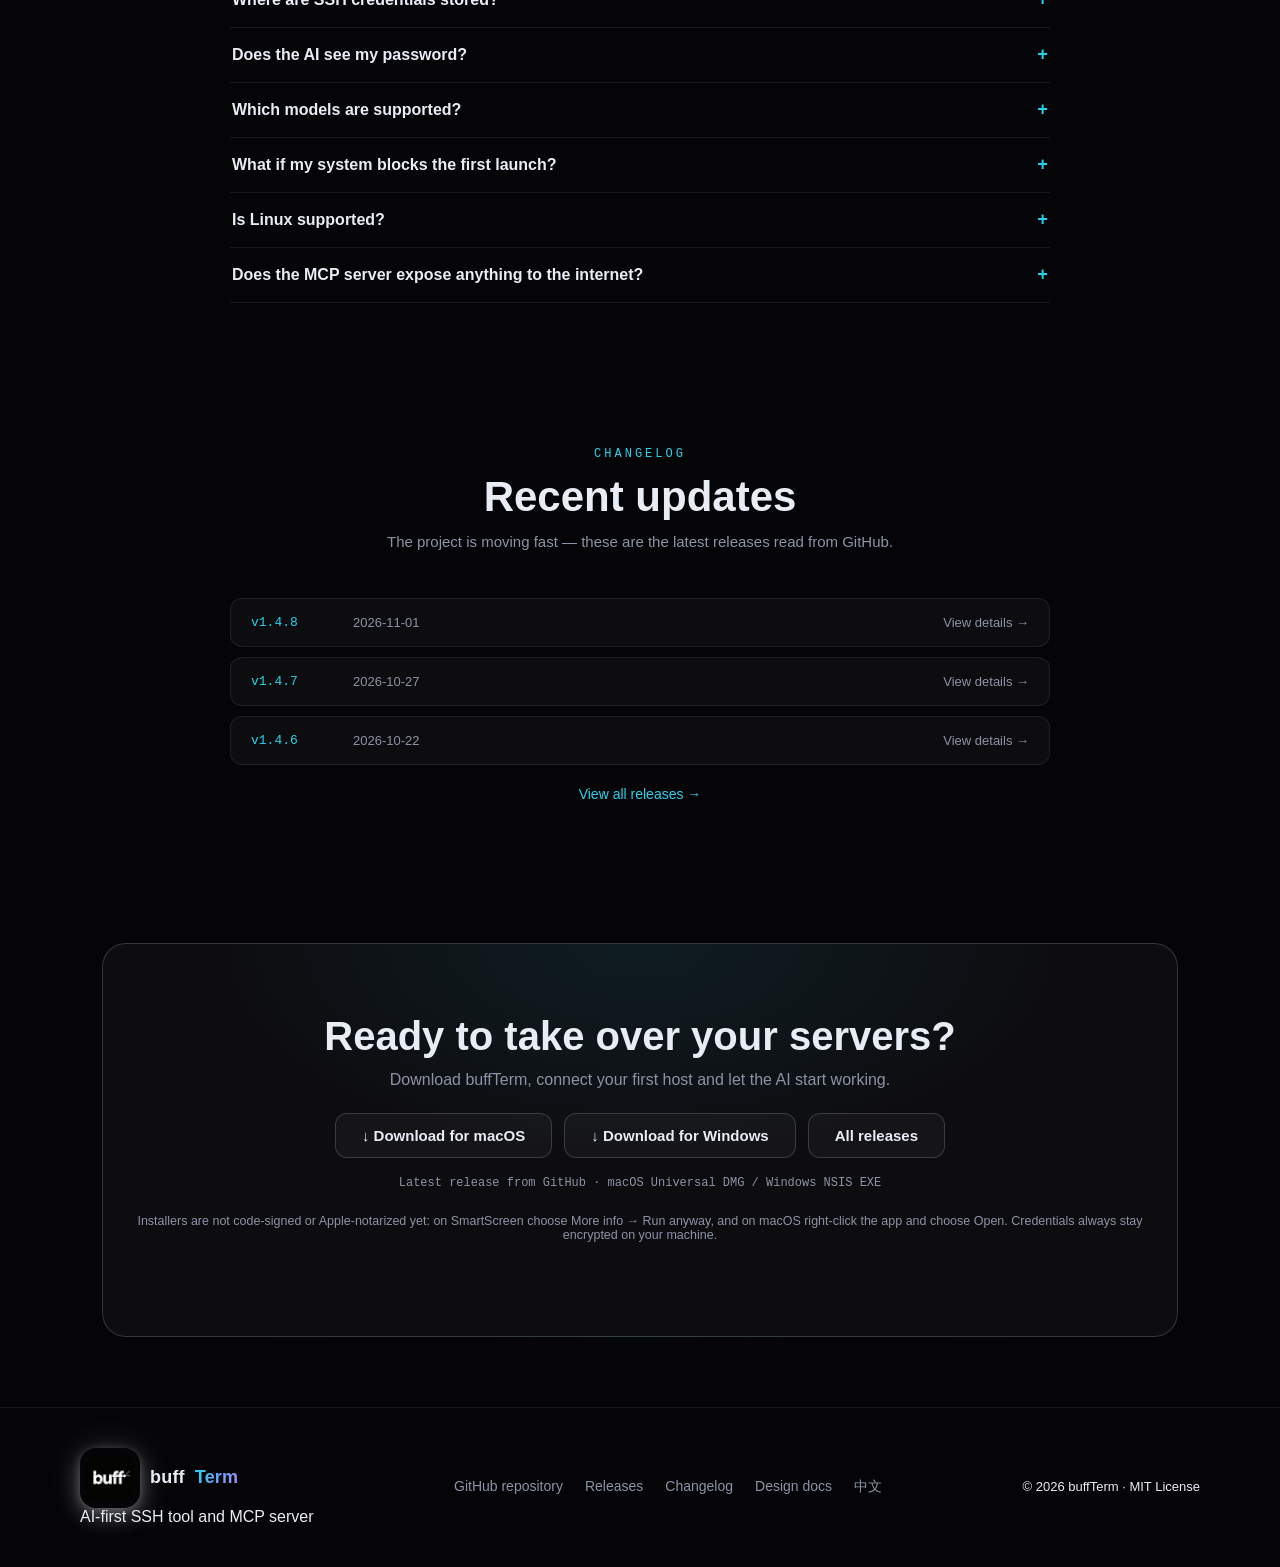
==== commit 09df5bb4: "release: 同步 v1.4.8 版本号与更新日志 中英两页 softwareVersion / dateModified、sitemap lastmod 与最近 3 个版本条目 同步到 v1.4" ====
--- a/en/index.html
+++ b/en/index.html
@@ -51,8 +51,8 @@
     "downloadUrl": "https://github.com/shaguocgl/buff-term/releases/latest",
     "operatingSystem": "macOS, Windows",
     "applicationCategory": "DeveloperApplication",
-    "softwareVersion": "1.4.7",
-    "dateModified": "2026-10-27",
+    "softwareVersion": "1.4.8",
+    "dateModified": "2026-11-03",
     "license": "https://opensource.org/licenses/MIT",
     "sameAs": ["https://github.com/shaguocgl/buff-term"],
     "inLanguage": "en",
@@ -104,8 +104,8 @@
       },
       {
         "@type": "Question",
-        "name": "What if macOS says the app is unsigned?",
-        "acceptedAnswer": { "@type": "Answer", "text": "Current macOS builds are not notarized by Apple. Allow the app in System Settings → Privacy & Security on first launch; credential encryption and local storage are unaffected." }
+        "name": "What if my system blocks the first launch?",
+        "acceptedAnswer": { "@type": "Answer", "text": "Installers are not code-signed or Apple-notarized yet, so the warning is expected and does not mean the file is compromised. Windows: in SmartScreen choose More info → Run anyway. macOS: right-click the app → Open → Open; if it reports the app is damaged, run xattr -d com.apple.quarantine /Applications/buffTerm.app and reopen it. Credential encryption and local storage are unaffected." }
       },
       {
         "@type": "Question",
@@ -280,7 +280,7 @@
         <article class="step reveal">
           <span class="step-num">01</span>
           <h3>Download &amp; install</h3>
-          <p>Choose the macOS or Windows installer. macOS builds are not notarized; allow the app in System Settings on first launch.</p>
+          <p>Choose the macOS or Windows installer. Builds are not signed or notarized yet: on Windows pick More info → Run anyway in SmartScreen, on macOS right-click the app and choose Open.</p>
         </article>
         <article class="step reveal">
           <span class="step-num">02</span>
@@ -441,8 +441,8 @@
           <p>Any OpenAI-compatible endpoint, including DeepSeek, Qwen, Kimi, OpenAI and local Ollama. Each provider can hold multiple models with their own context windows.</p>
         </details>
         <details class="faq-item">
-          <summary>What if macOS says the app is unsigned?</summary>
-          <p>Current macOS builds are not notarized by Apple. Allow the app in System Settings → Privacy &amp; Security on first launch; credential encryption and local storage are unaffected.</p>
+          <summary>What if my system blocks the first launch?</summary>
+          <p>Installers are not code-signed or Apple-notarized yet, so the warning is expected and does not mean the file is compromised. Windows: in SmartScreen choose <em>More info</em> → <em>Run anyway</em>. macOS: right-click the app → <em>Open</em> → <em>Open</em>; if it reports the app is damaged, run <code>xattr -d com.apple.quarantine /Applications/buffTerm.app</code> and reopen it. Credential encryption and local storage are unaffected.</p>
         </details>
         <details class="faq-item">
           <summary>Is Linux supported?</summary>
@@ -463,9 +463,9 @@
         <p>The project is moving fast — these are the latest releases read from GitHub.</p>
       </div>
       <div class="changelog-list reveal" id="changelogList" aria-live="polite">
+        <a class="release-item" href="https://github.com/shaguocgl/buff-term/releases/tag/v1.4.8" target="_blank" rel="noopener"><span class="release-tag">v1.4.8</span><span class="release-date">2026-11-01</span><span class="release-link">View details →</span></a>
         <a class="release-item" href="https://github.com/shaguocgl/buff-term/releases/tag/v1.4.7" target="_blank" rel="noopener"><span class="release-tag">v1.4.7</span><span class="release-date">2026-10-27</span><span class="release-link">View details →</span></a>
         <a class="release-item" href="https://github.com/shaguocgl/buff-term/releases/tag/v1.4.6" target="_blank" rel="noopener"><span class="release-tag">v1.4.6</span><span class="release-date">2026-10-22</span><span class="release-link">View details →</span></a>
-        <a class="release-item" href="https://github.com/shaguocgl/buff-term/releases/tag/v1.4.5" target="_blank" rel="noopener"><span class="release-tag">v1.4.5</span><span class="release-date">2026-10-22</span><span class="release-link">View details →</span></a>
       </div>
       <div class="changelog-more reveal">
         <a class="text-link" href="https://github.com/shaguocgl/buff-term/releases" target="_blank" rel="noopener">View all releases →</a>
@@ -483,7 +483,7 @@
           <a class="btn btn-ghost" href="https://github.com/shaguocgl/buff-term/releases" target="_blank" rel="noopener">All releases</a>
         </div>
         <p class="release-meta" id="releaseMeta">Latest release from GitHub · macOS Universal DMG / Windows NSIS EXE</p>
-        <p class="cta-note">macOS builds are not notarized; allow the app in System Settings on first launch. Credentials always stay encrypted on your machine.</p>
+        <p class="cta-note">Installers are not code-signed or Apple-notarized yet: on SmartScreen choose More info → Run anyway, and on macOS right-click the app and choose Open. Credentials always stay encrypted on your machine.</p>
       </div>
     </section>
   </main>
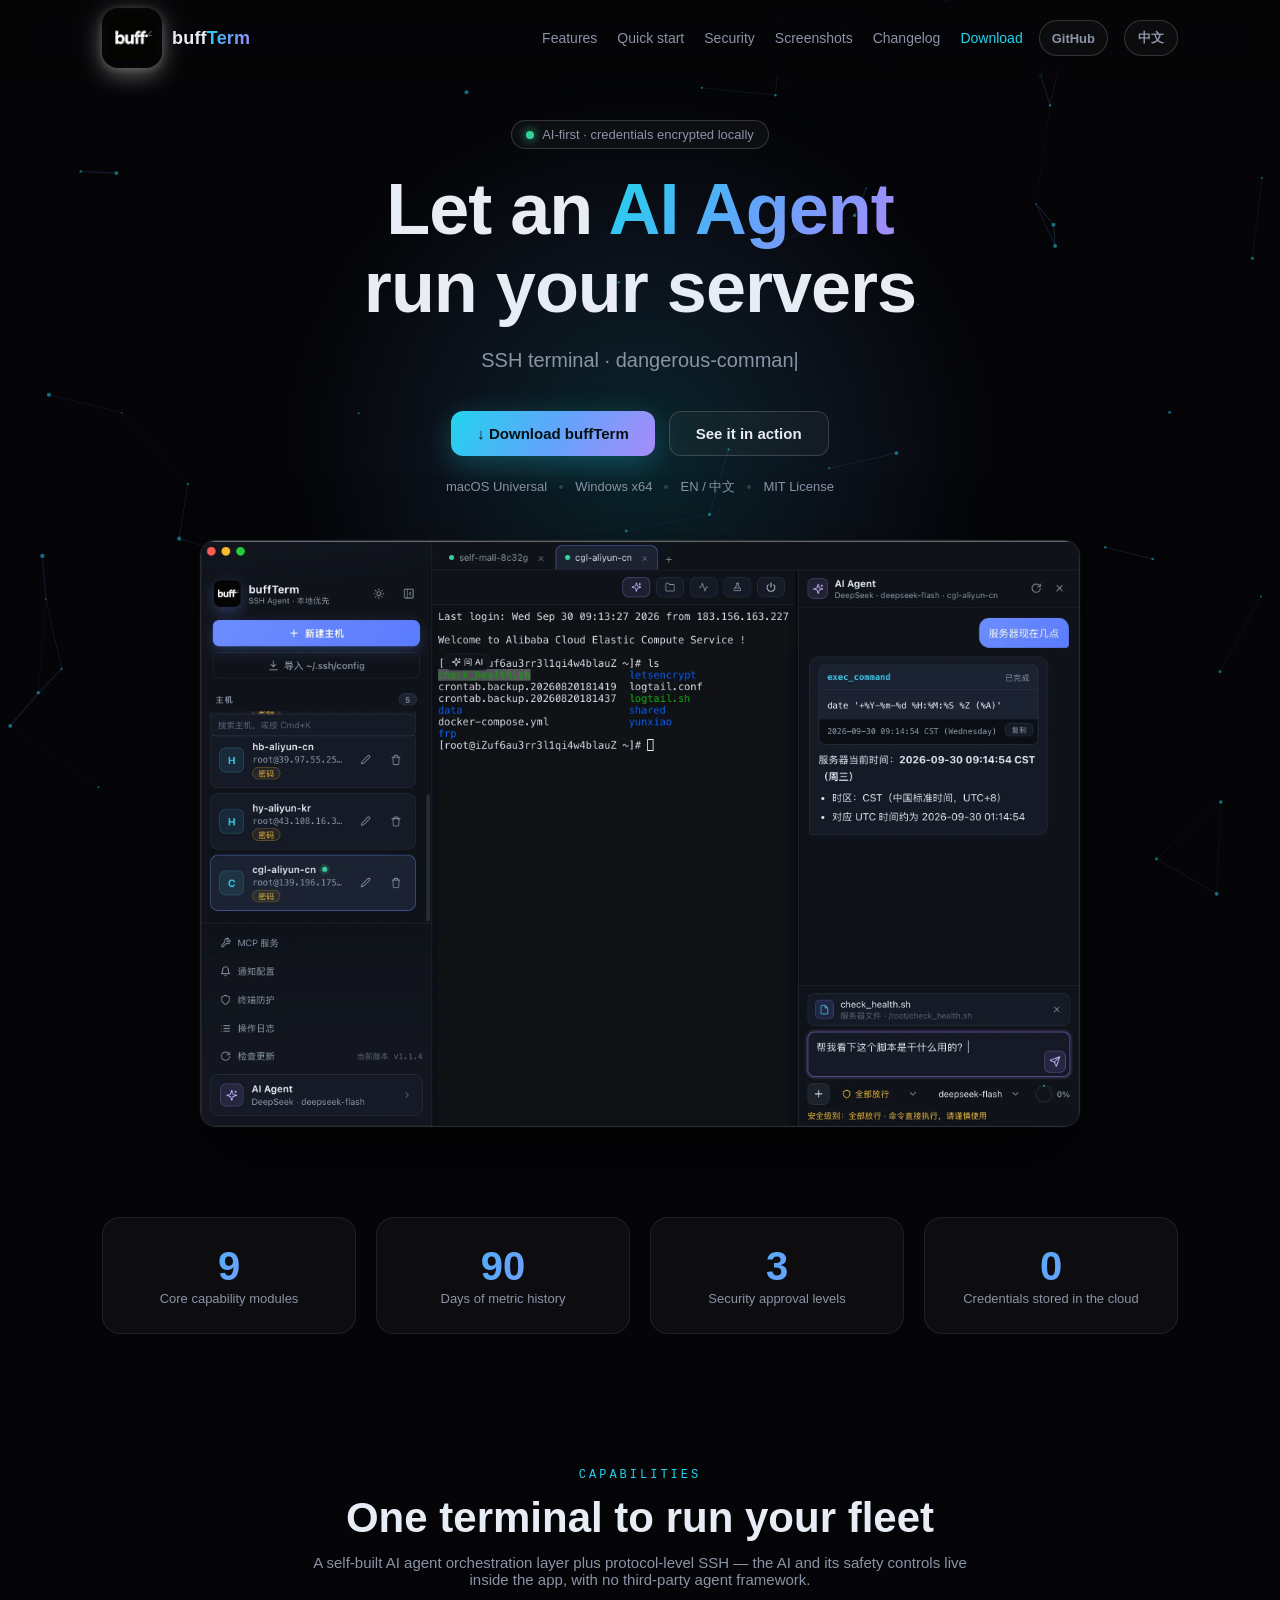
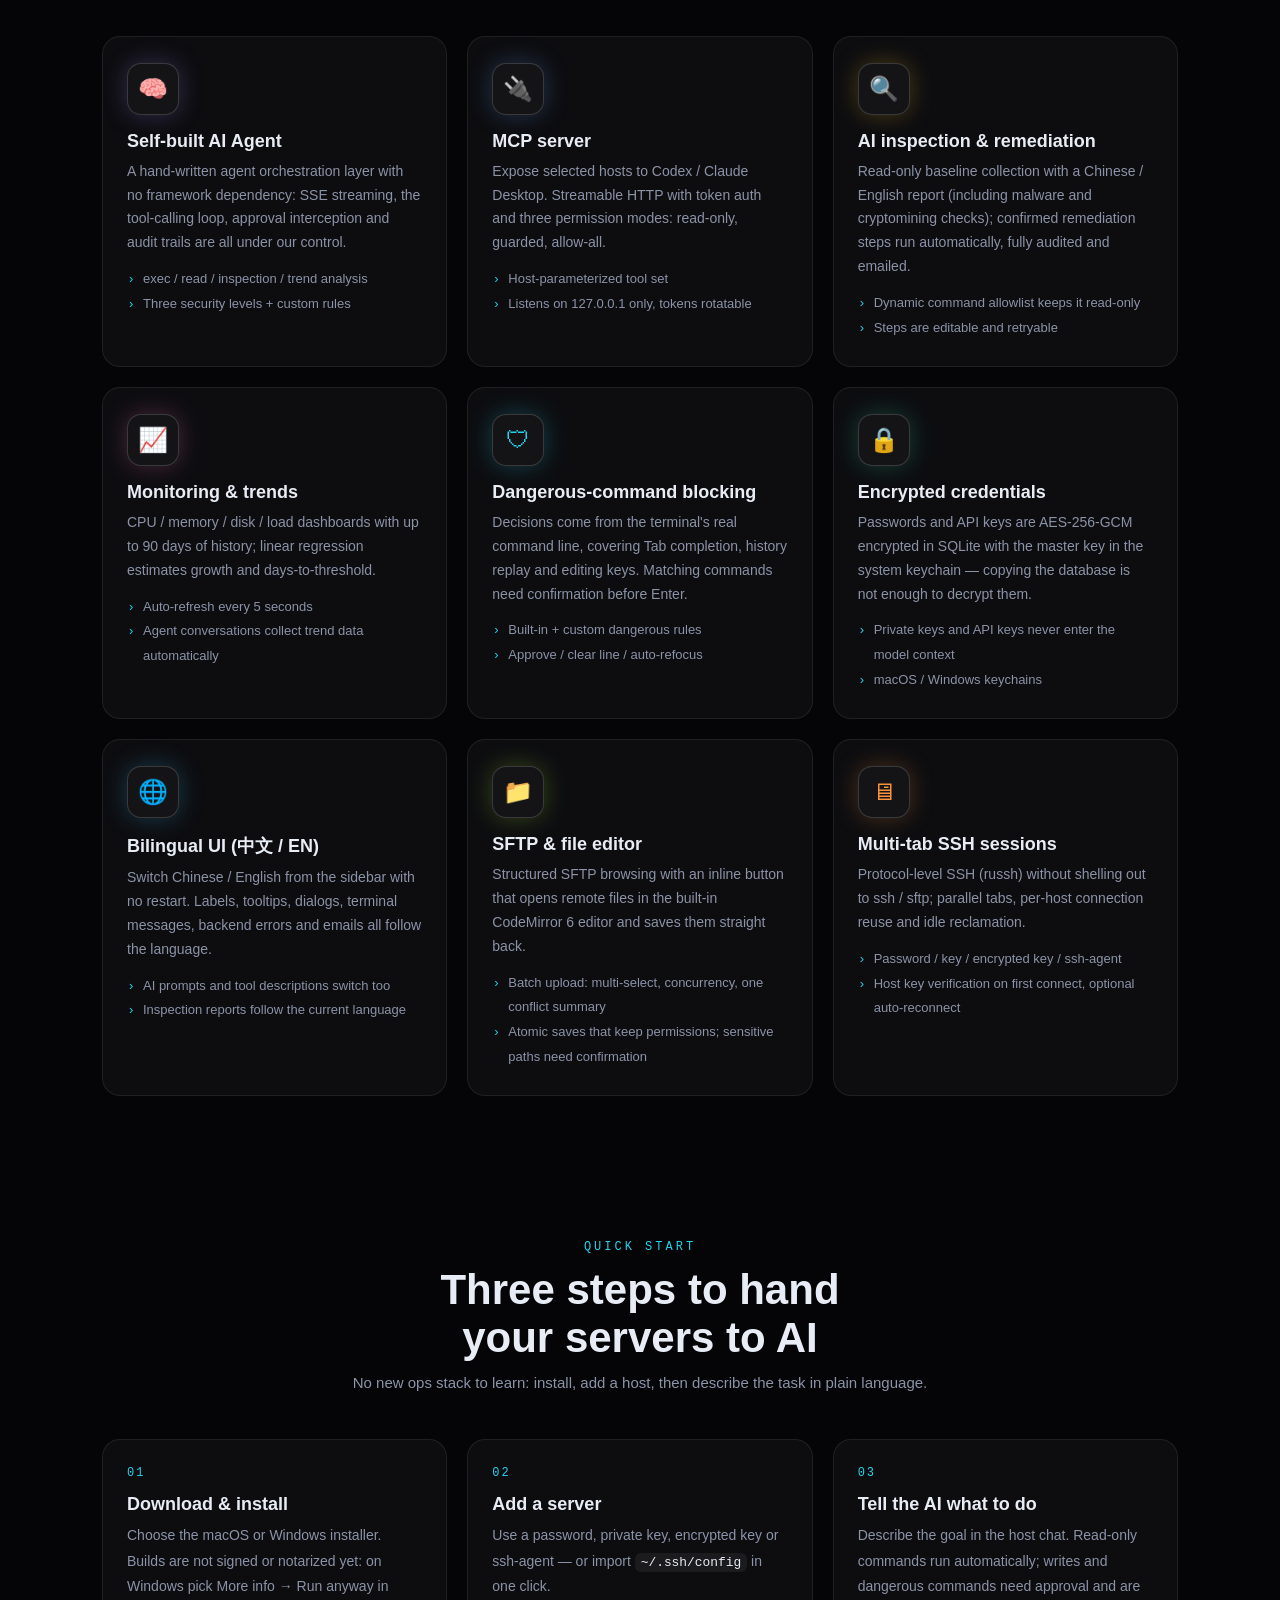
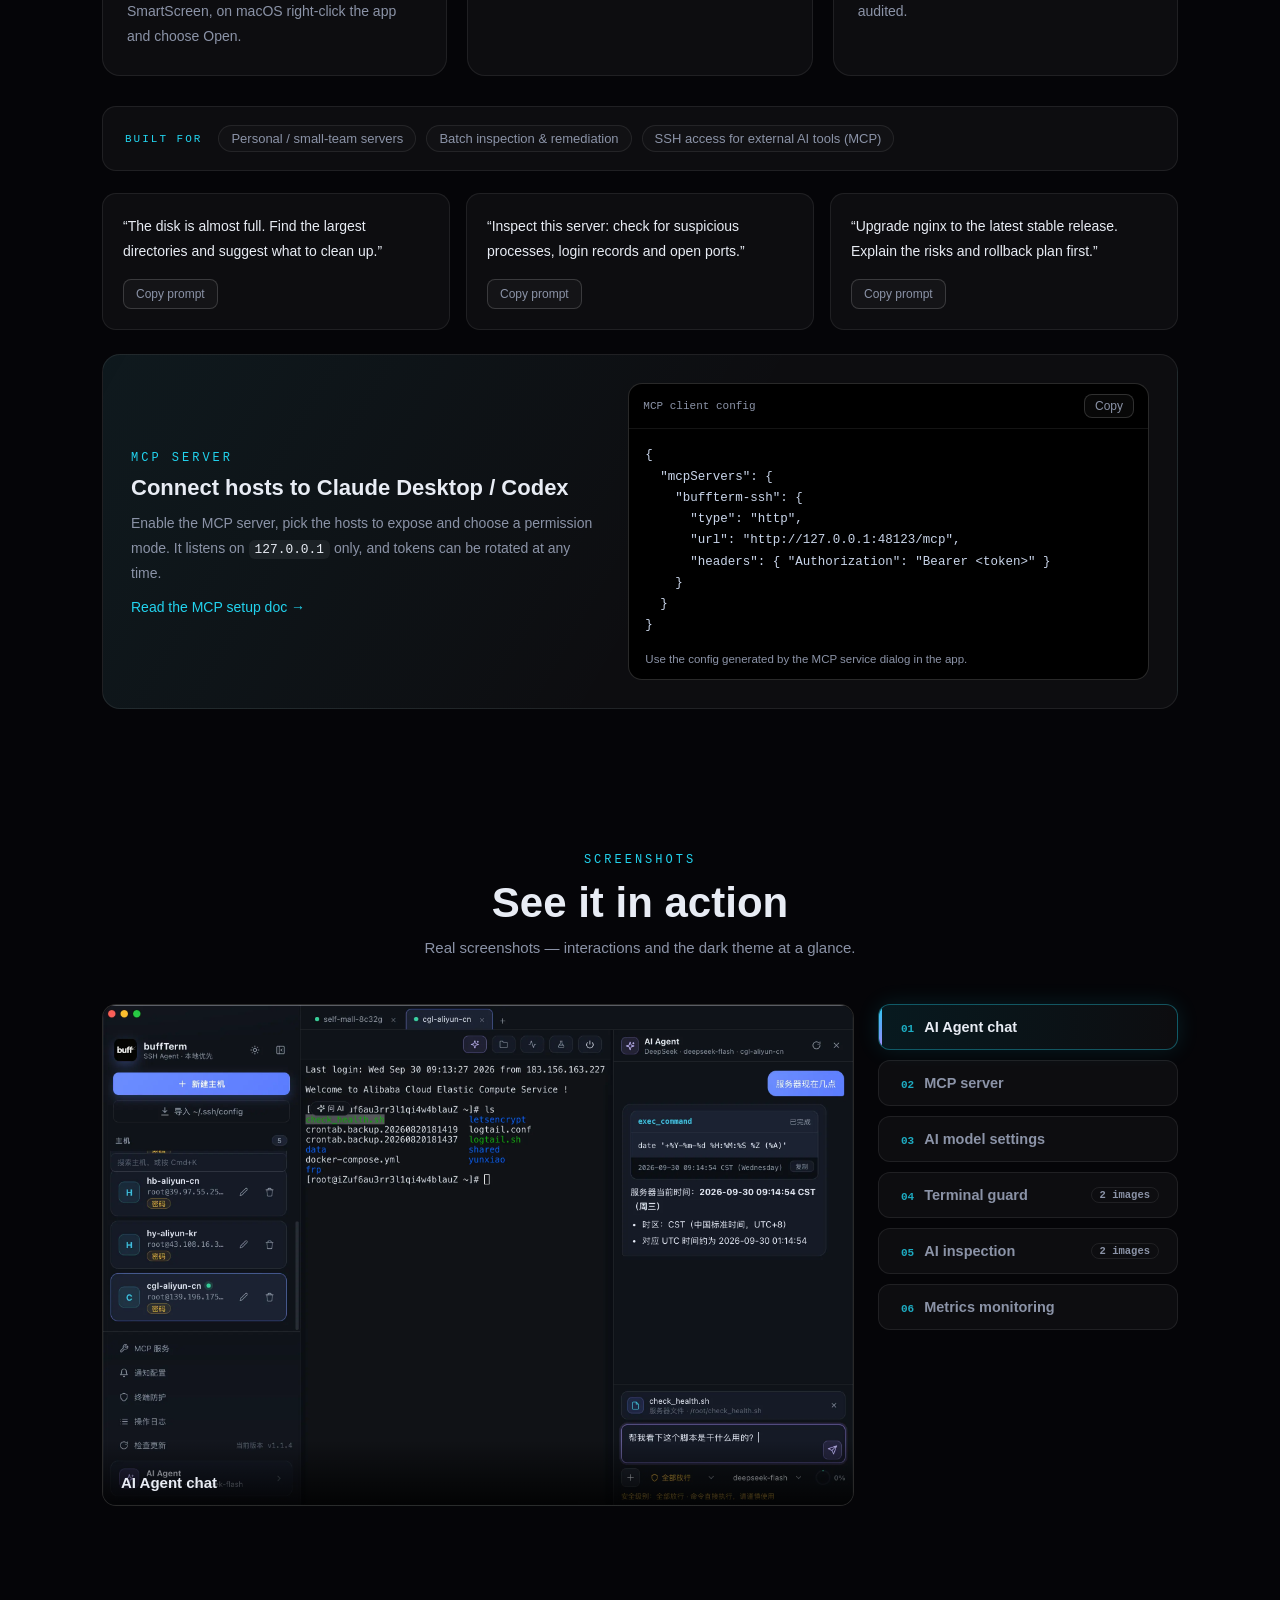
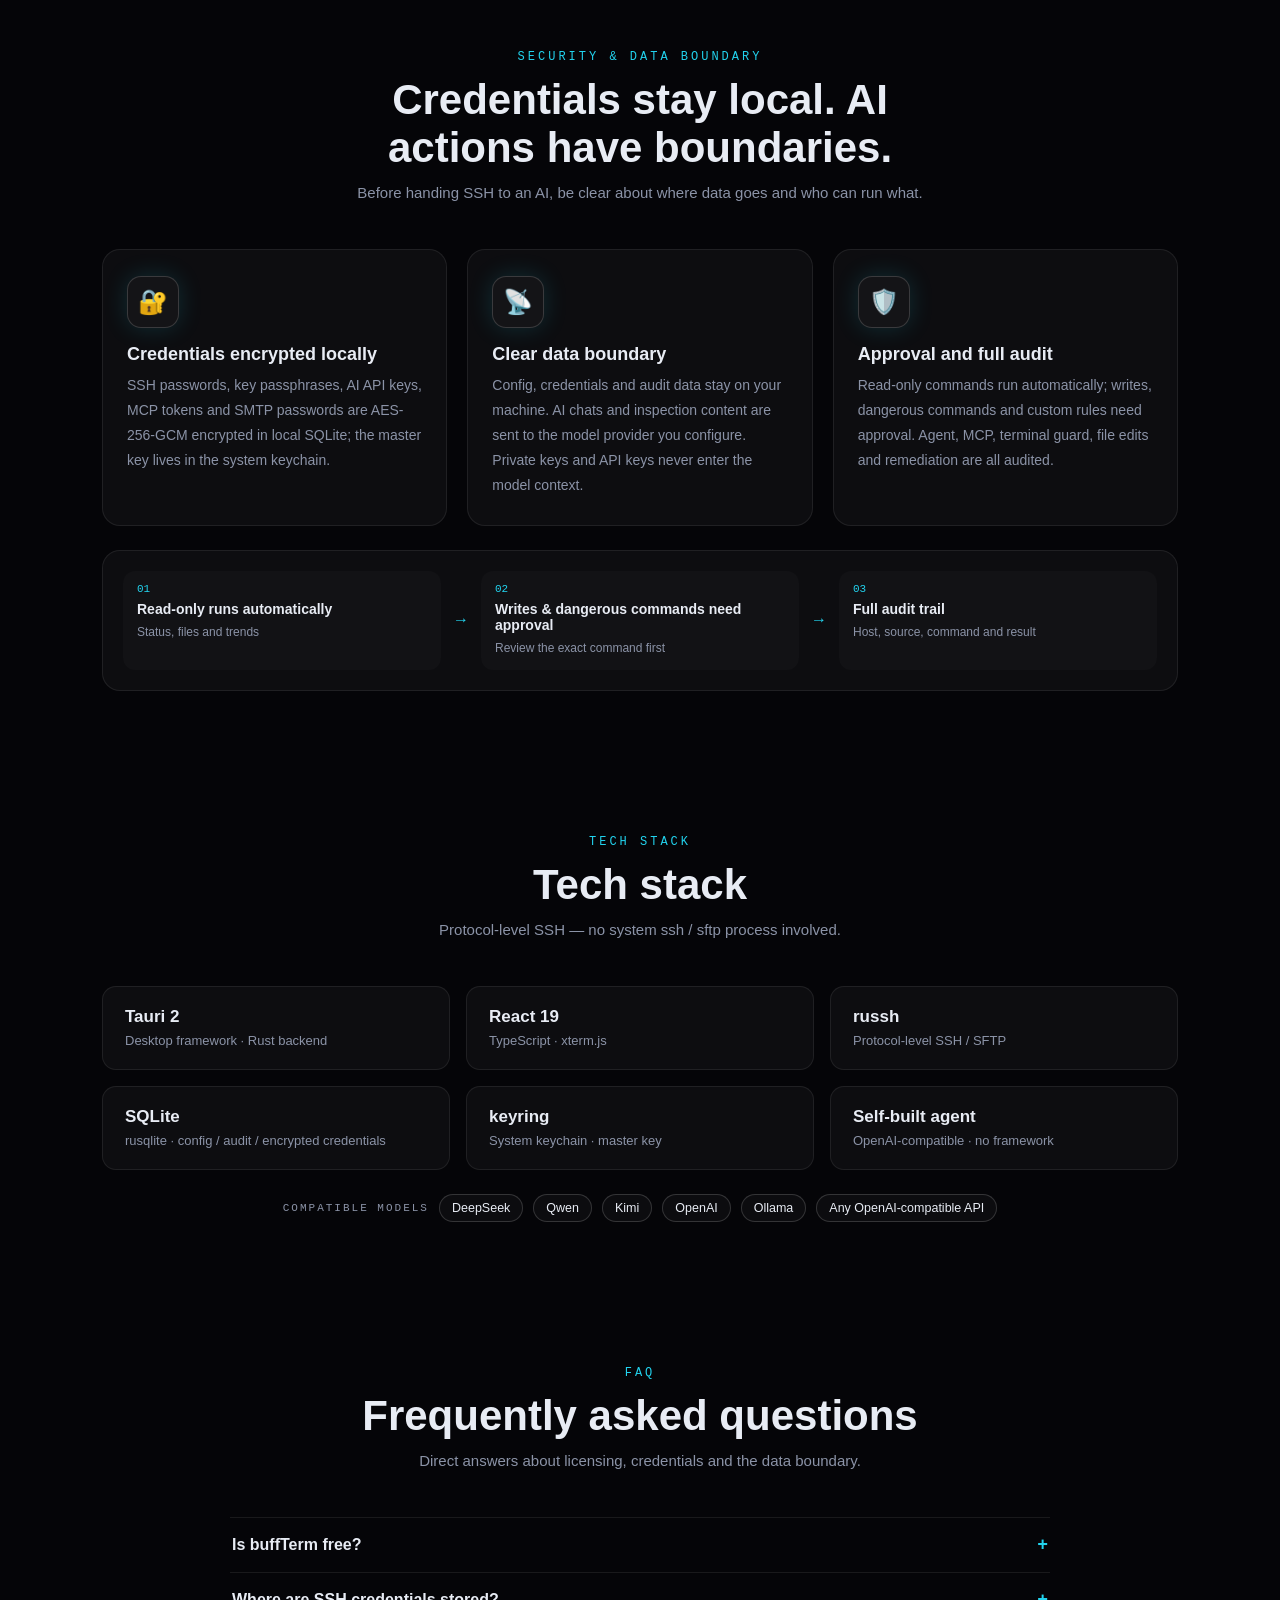
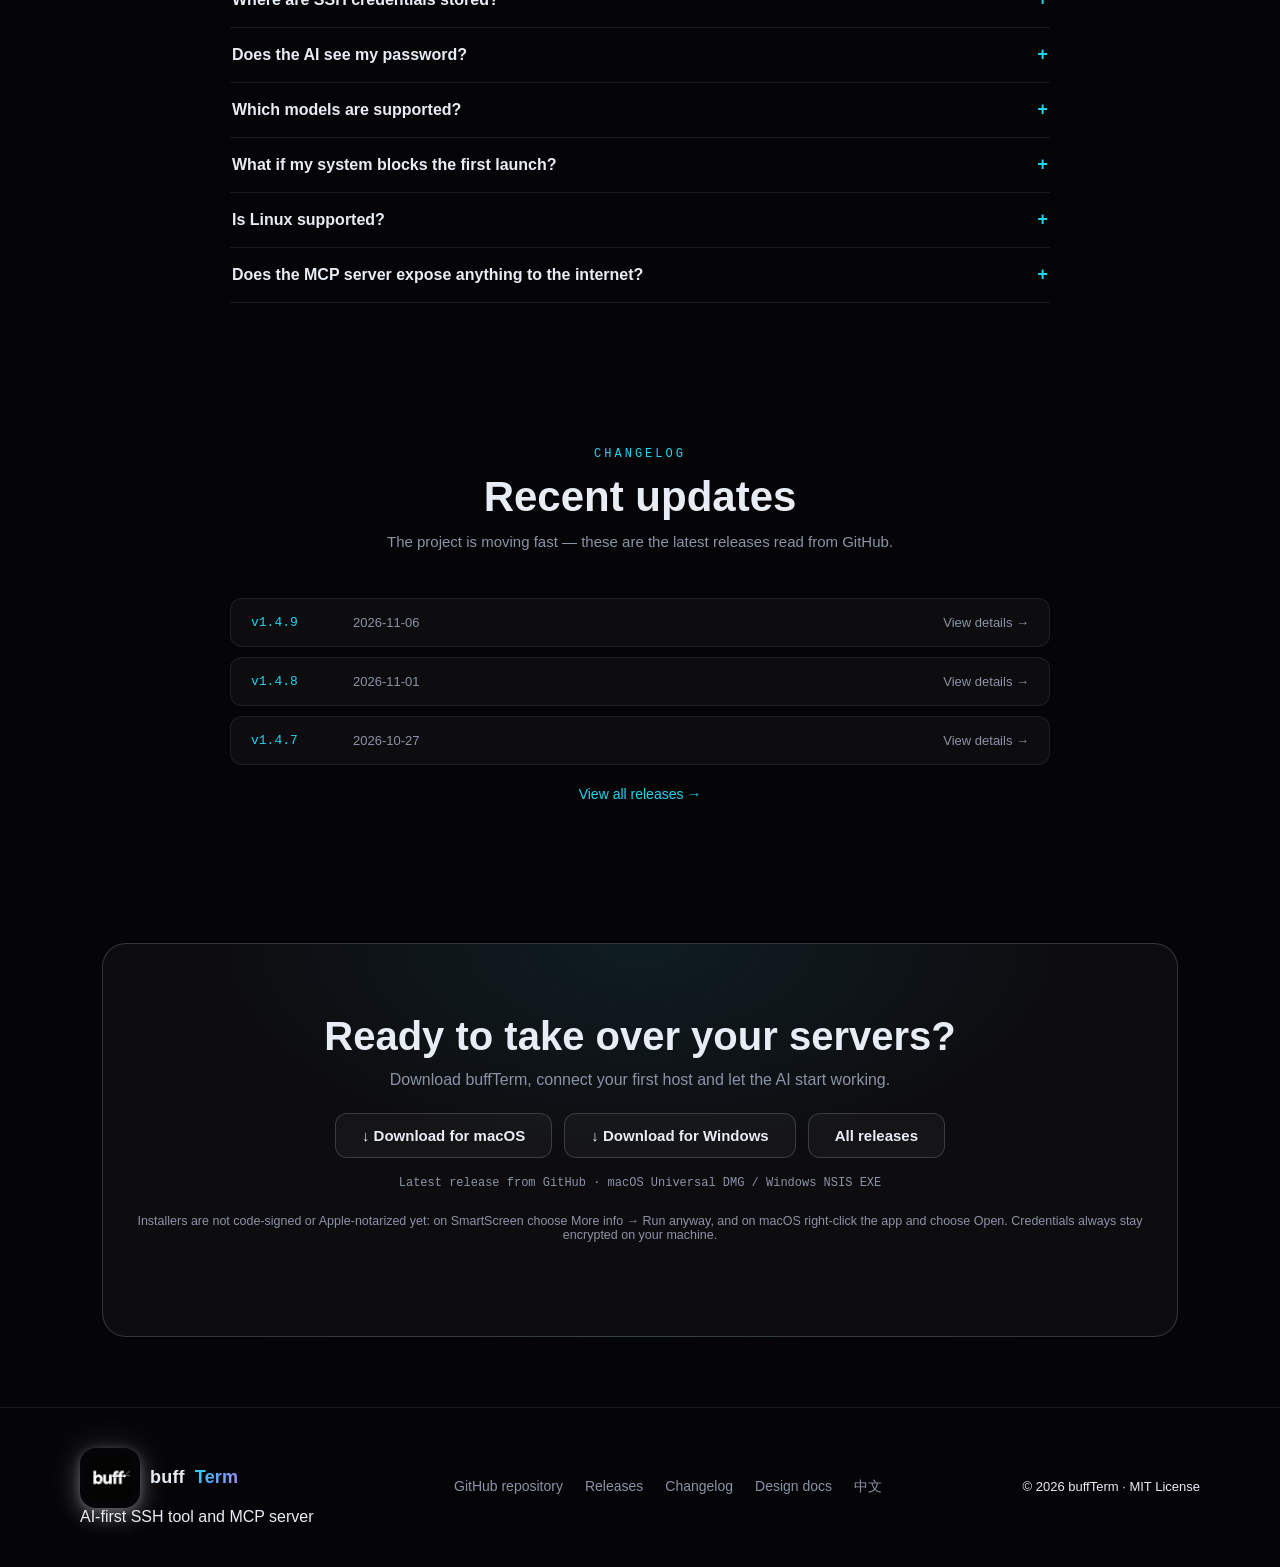
==== commit c6c117ee: "release: 同步 v1.4.9 版本号与更新日志 - 中英页更新日志改为最近三版（v1.4.9 / v1.4.8 / v1.4.7） - softwareVersion 改 1.4.9，date" ====
--- a/en/index.html
+++ b/en/index.html
@@ -51,8 +51,8 @@
     "downloadUrl": "https://github.com/shaguocgl/buff-term/releases/latest",
     "operatingSystem": "macOS, Windows",
     "applicationCategory": "DeveloperApplication",
-    "softwareVersion": "1.4.8",
-    "dateModified": "2026-11-03",
+    "softwareVersion": "1.4.9",
+    "dateModified": "2026-11-06",
     "license": "https://opensource.org/licenses/MIT",
     "sameAs": ["https://github.com/shaguocgl/buff-term"],
     "inLanguage": "en",
@@ -463,9 +463,9 @@
         <p>The project is moving fast — these are the latest releases read from GitHub.</p>
       </div>
       <div class="changelog-list reveal" id="changelogList" aria-live="polite">
+        <a class="release-item" href="https://github.com/shaguocgl/buff-term/releases/tag/v1.4.9" target="_blank" rel="noopener"><span class="release-tag">v1.4.9</span><span class="release-date">2026-11-06</span><span class="release-link">View details →</span></a>
         <a class="release-item" href="https://github.com/shaguocgl/buff-term/releases/tag/v1.4.8" target="_blank" rel="noopener"><span class="release-tag">v1.4.8</span><span class="release-date">2026-11-01</span><span class="release-link">View details →</span></a>
         <a class="release-item" href="https://github.com/shaguocgl/buff-term/releases/tag/v1.4.7" target="_blank" rel="noopener"><span class="release-tag">v1.4.7</span><span class="release-date">2026-10-27</span><span class="release-link">View details →</span></a>
-        <a class="release-item" href="https://github.com/shaguocgl/buff-term/releases/tag/v1.4.6" target="_blank" rel="noopener"><span class="release-tag">v1.4.6</span><span class="release-date">2026-10-22</span><span class="release-link">View details →</span></a>
       </div>
       <div class="changelog-more reveal">
         <a class="text-link" href="https://github.com/shaguocgl/buff-term/releases" target="_blank" rel="noopener">View all releases →</a>
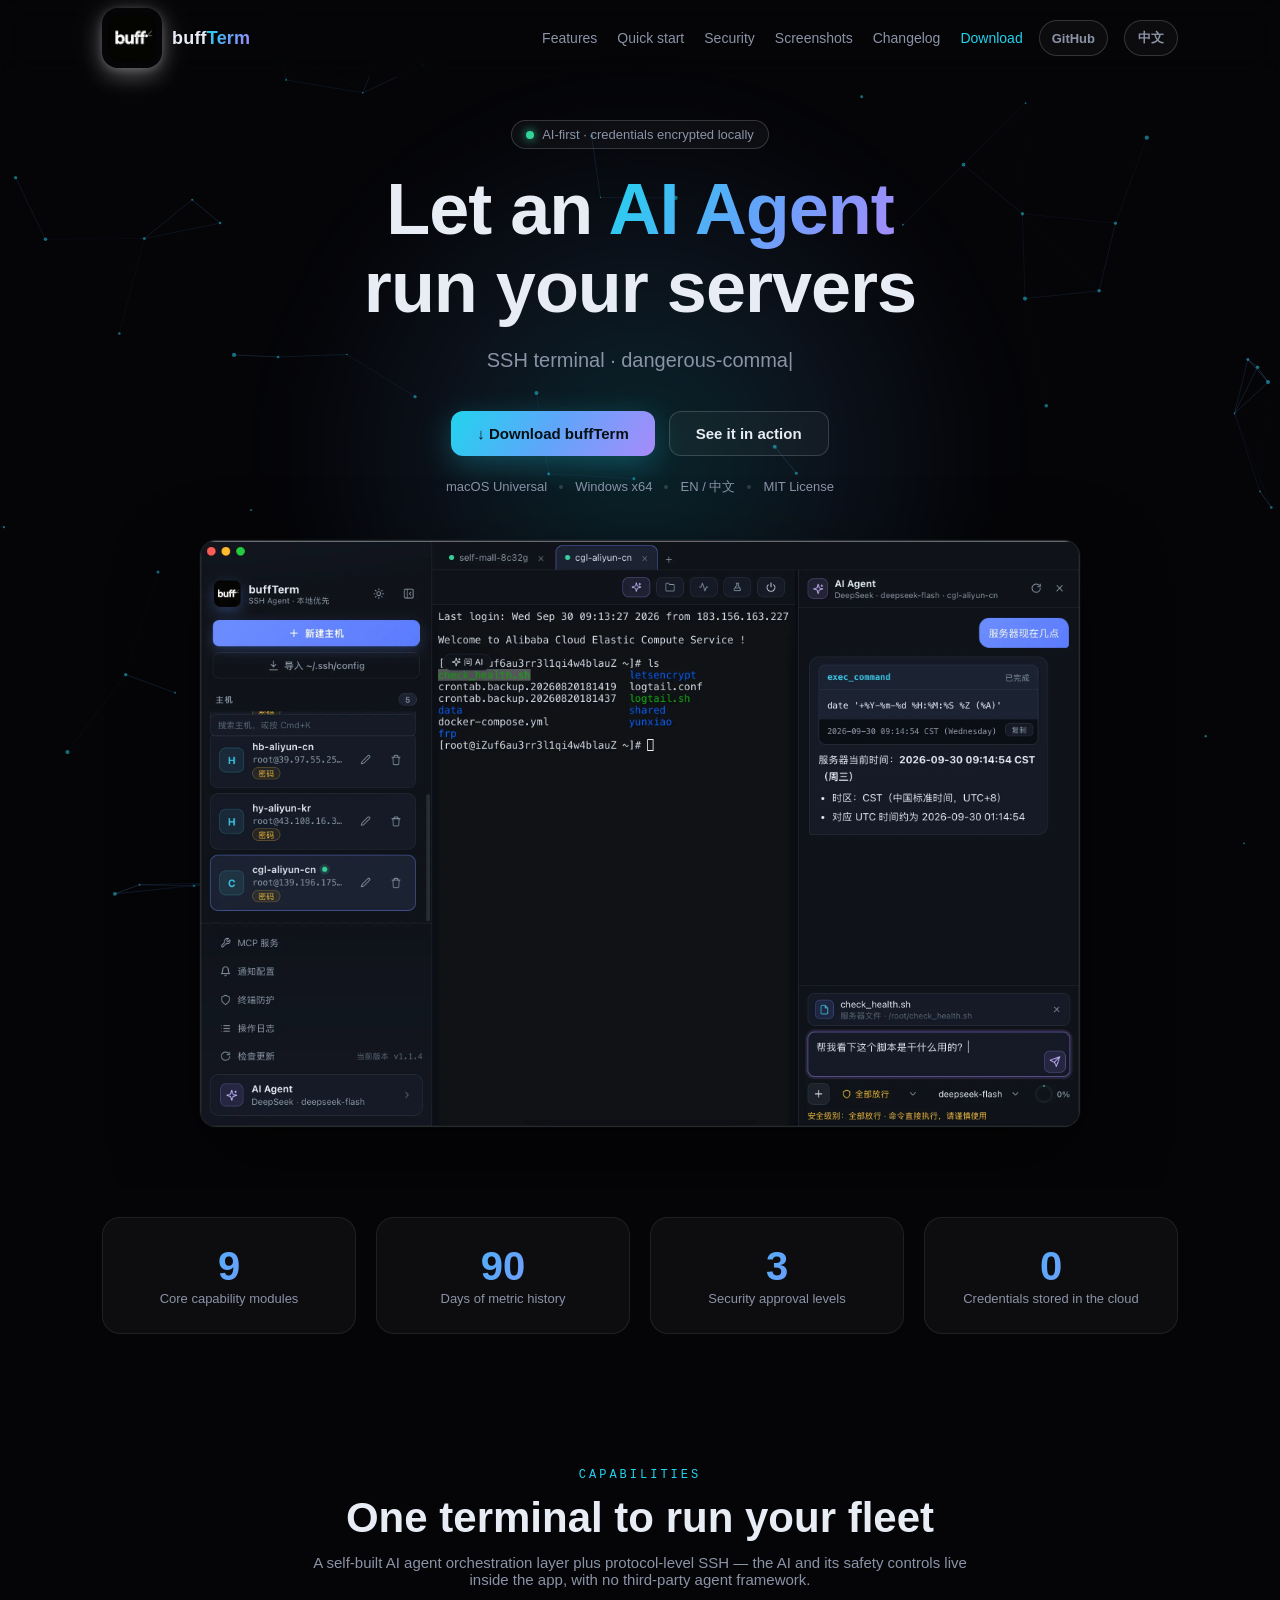
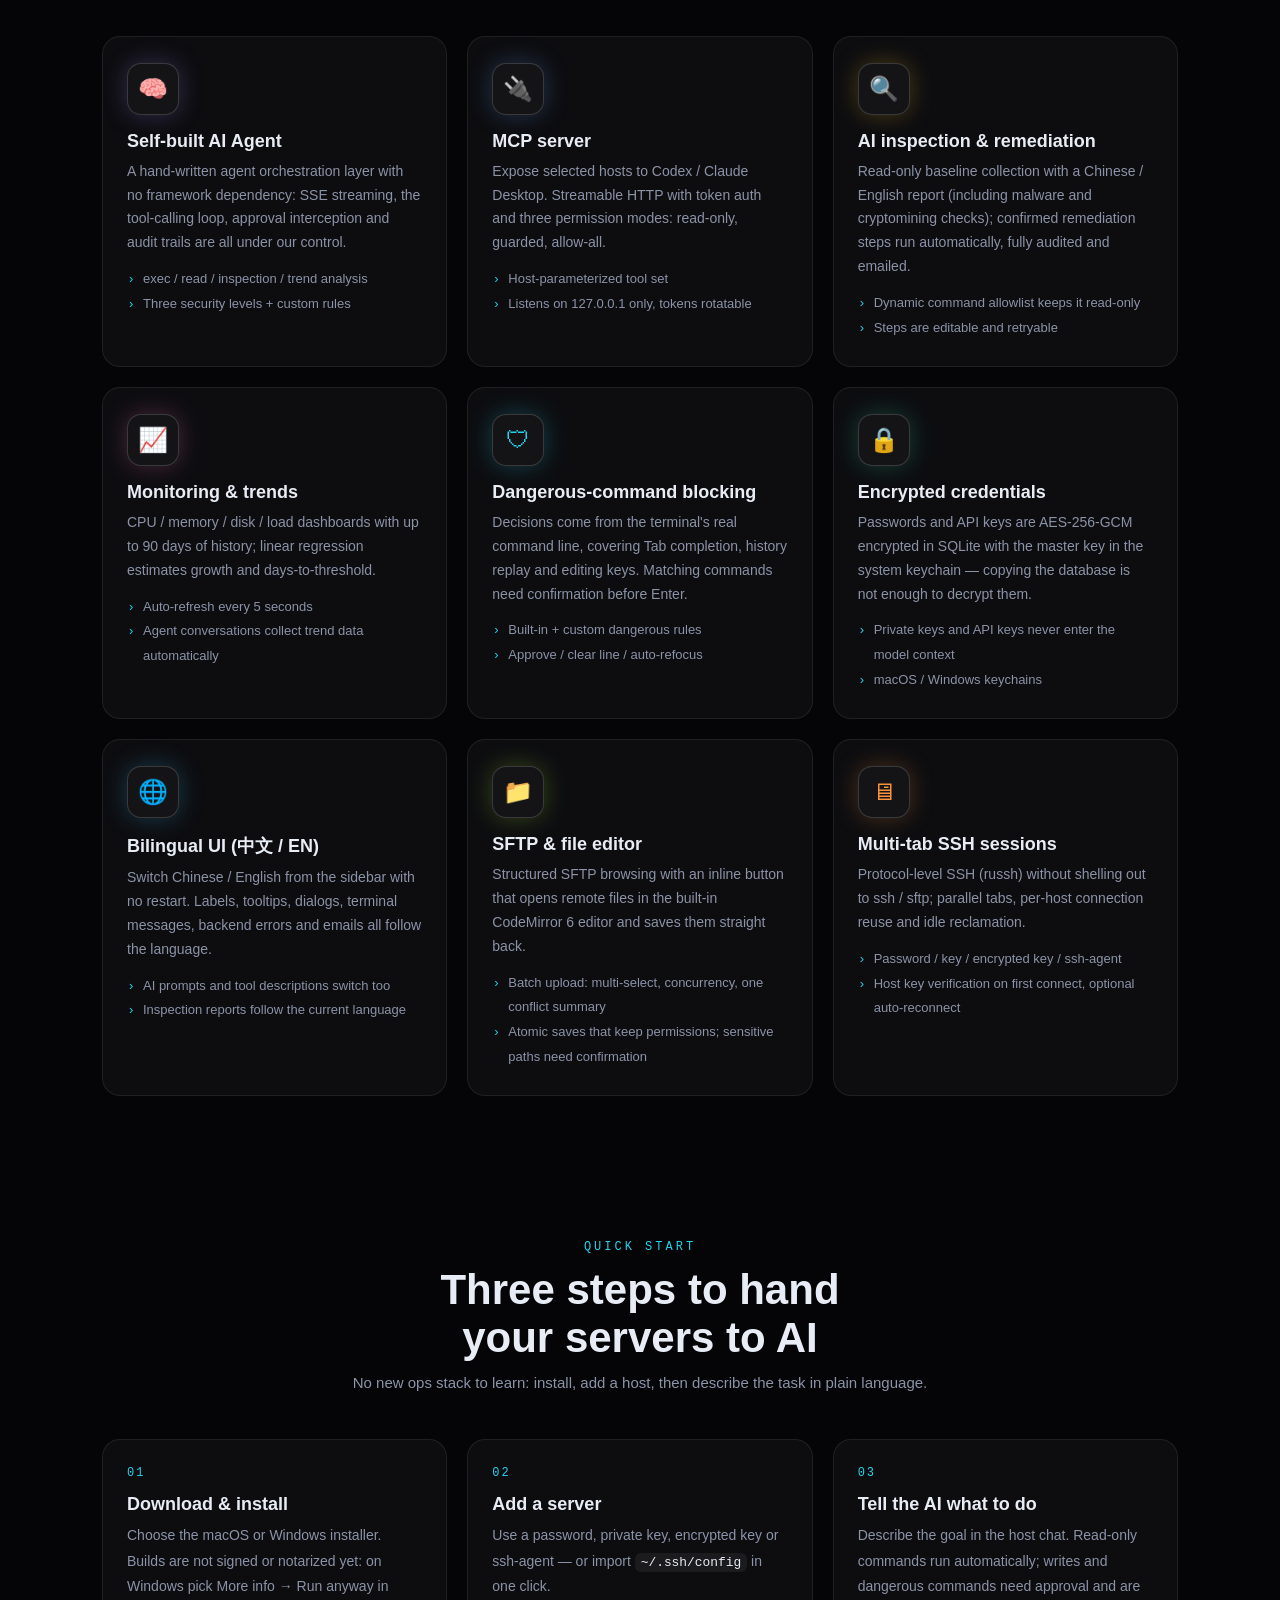
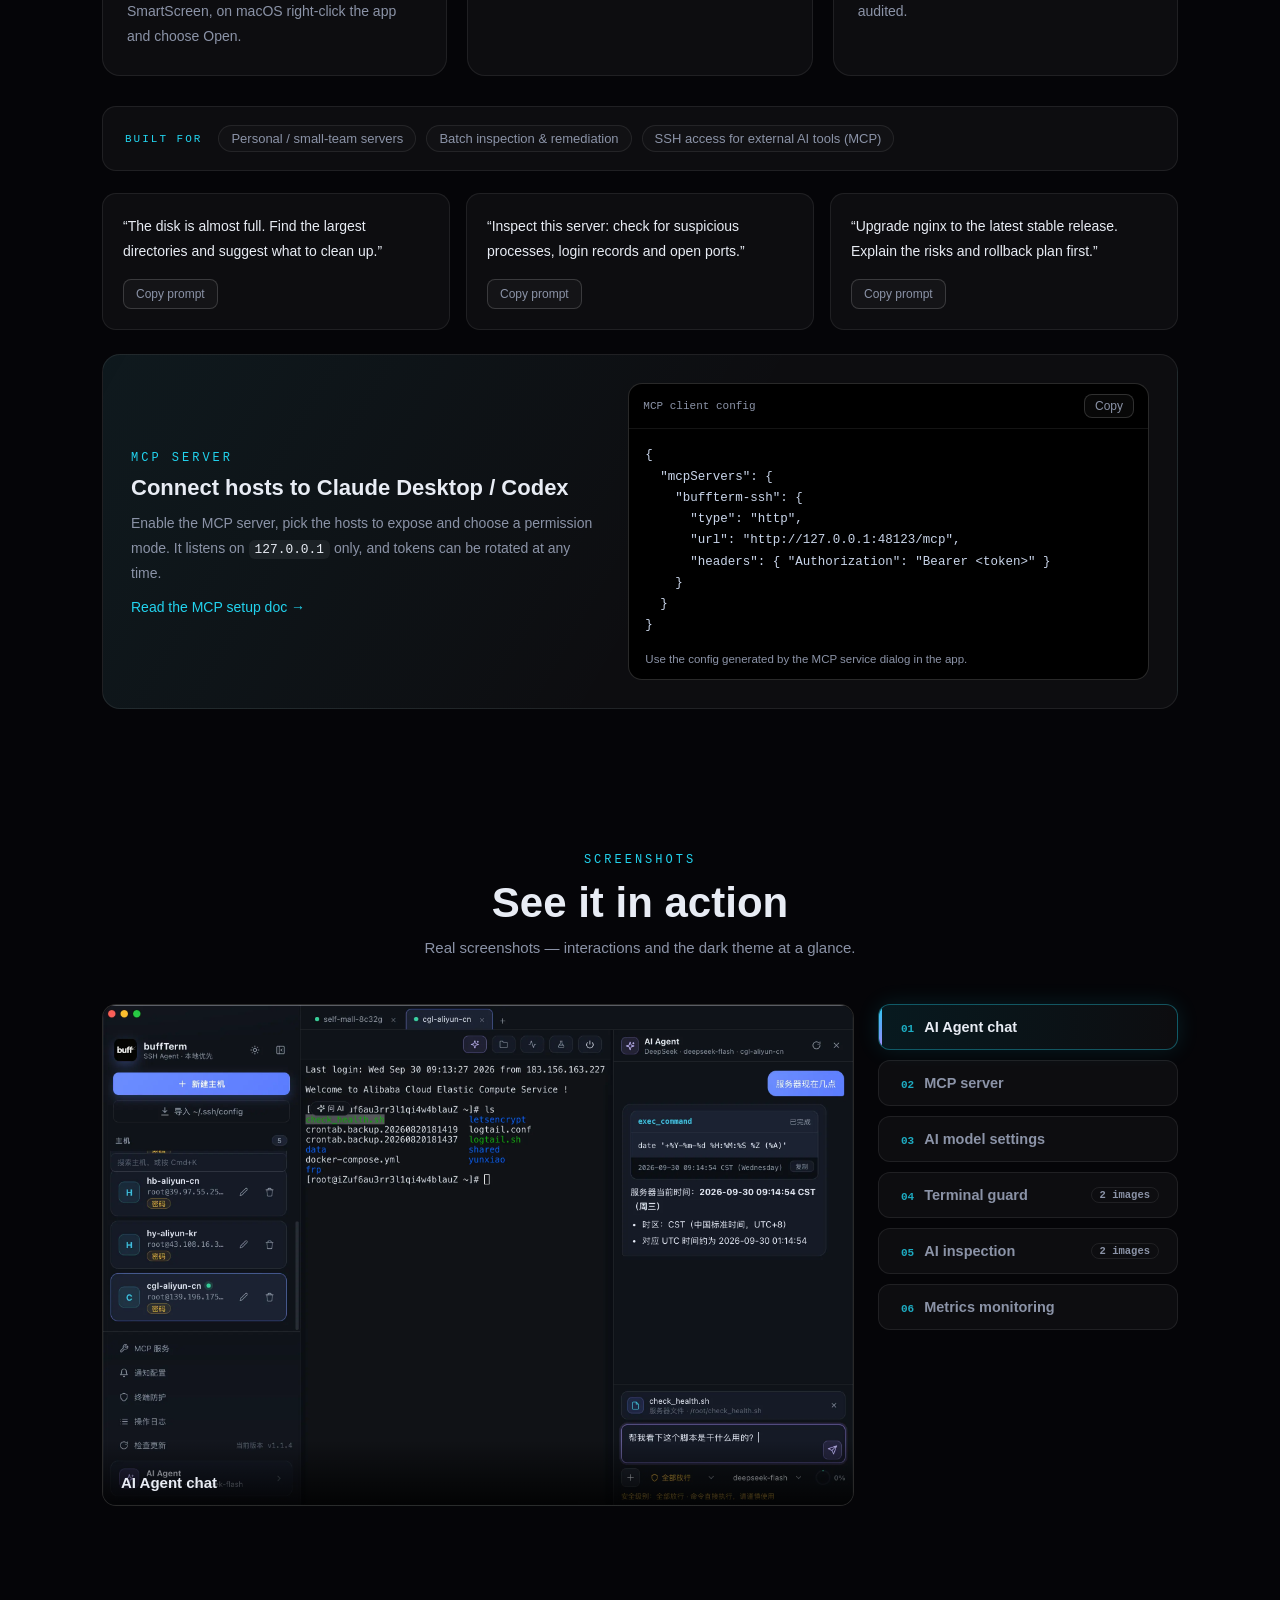
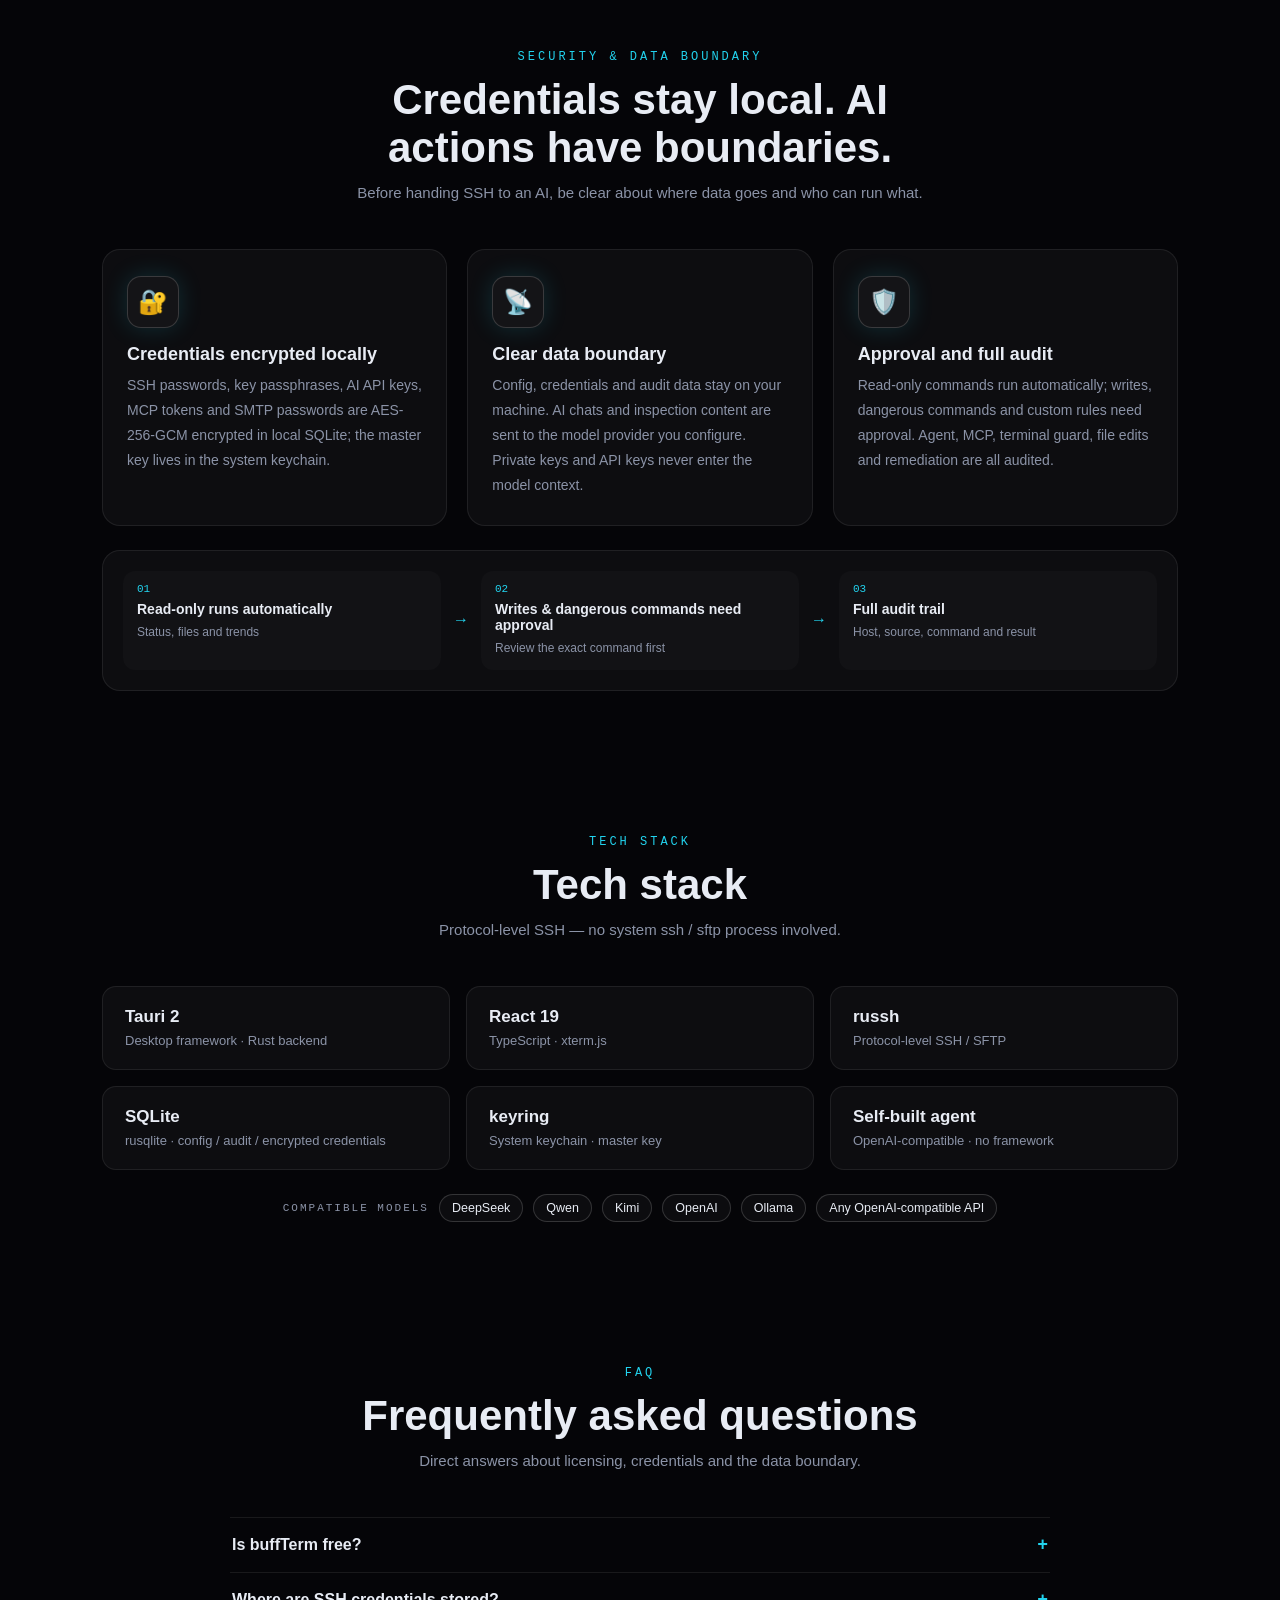
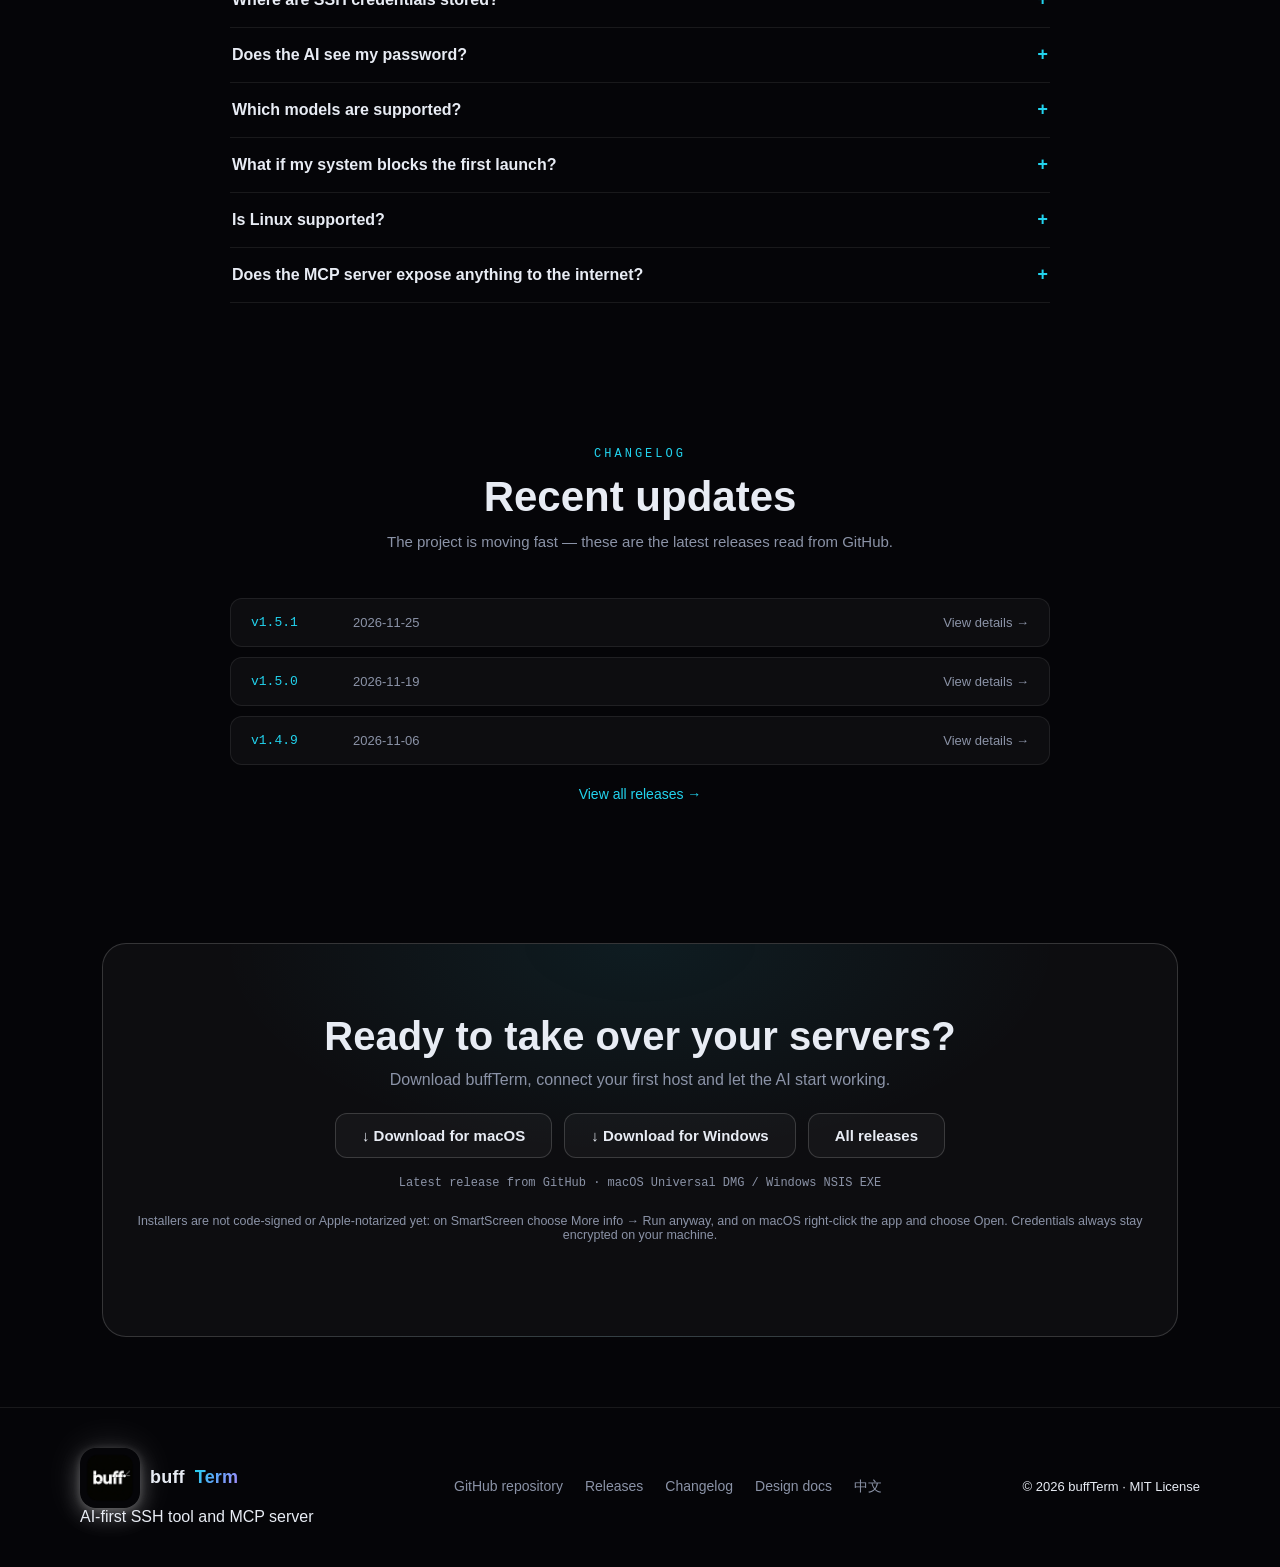
==== commit f02f4fb0: "release: 同步 v1.5.1 版本号与更新日志 - 中英首页 softwareVersion 与日期同步到 v1.5.1 - 更新日志补入 v1.5.1/v1.5.0，滚动保留最近三个版本 -" ====
--- a/en/index.html
+++ b/en/index.html
@@ -51,8 +51,8 @@
     "downloadUrl": "https://github.com/shaguocgl/buff-term/releases/latest",
     "operatingSystem": "macOS, Windows",
     "applicationCategory": "DeveloperApplication",
-    "softwareVersion": "1.4.9",
-    "dateModified": "2026-11-06",
+    "softwareVersion": "1.5.1",
+    "dateModified": "2026-11-25",
     "license": "https://opensource.org/licenses/MIT",
     "sameAs": ["https://github.com/shaguocgl/buff-term"],
     "inLanguage": "en",
@@ -463,9 +463,9 @@
         <p>The project is moving fast — these are the latest releases read from GitHub.</p>
       </div>
       <div class="changelog-list reveal" id="changelogList" aria-live="polite">
+        <a class="release-item" href="https://github.com/shaguocgl/buff-term/releases/tag/v1.5.1" target="_blank" rel="noopener"><span class="release-tag">v1.5.1</span><span class="release-date">2026-11-25</span><span class="release-link">View details →</span></a>
+        <a class="release-item" href="https://github.com/shaguocgl/buff-term/releases/tag/v1.5.0" target="_blank" rel="noopener"><span class="release-tag">v1.5.0</span><span class="release-date">2026-11-19</span><span class="release-link">View details →</span></a>
         <a class="release-item" href="https://github.com/shaguocgl/buff-term/releases/tag/v1.4.9" target="_blank" rel="noopener"><span class="release-tag">v1.4.9</span><span class="release-date">2026-11-06</span><span class="release-link">View details →</span></a>
-        <a class="release-item" href="https://github.com/shaguocgl/buff-term/releases/tag/v1.4.8" target="_blank" rel="noopener"><span class="release-tag">v1.4.8</span><span class="release-date">2026-11-01</span><span class="release-link">View details →</span></a>
-        <a class="release-item" href="https://github.com/shaguocgl/buff-term/releases/tag/v1.4.7" target="_blank" rel="noopener"><span class="release-tag">v1.4.7</span><span class="release-date">2026-10-27</span><span class="release-link">View details →</span></a>
       </div>
       <div class="changelog-more reveal">
         <a class="text-link" href="https://github.com/shaguocgl/buff-term/releases" target="_blank" rel="noopener">View all releases →</a>
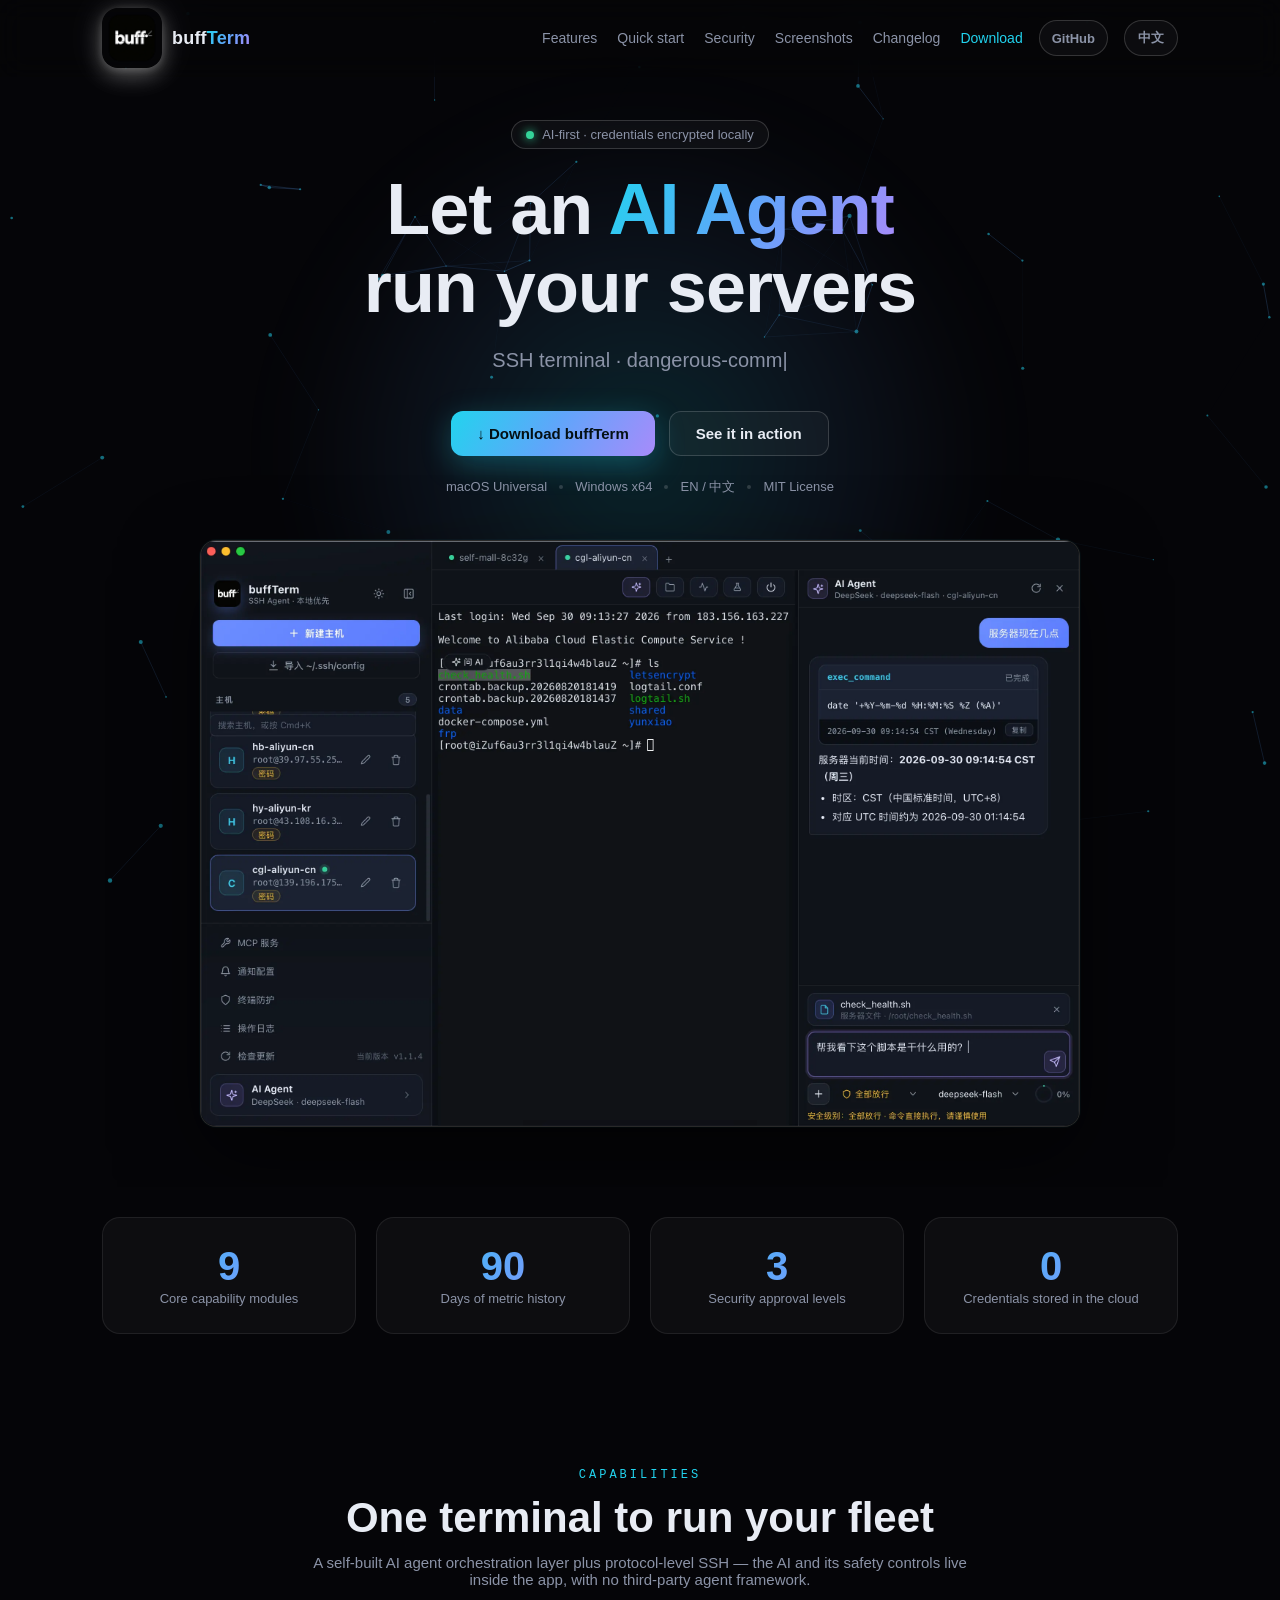
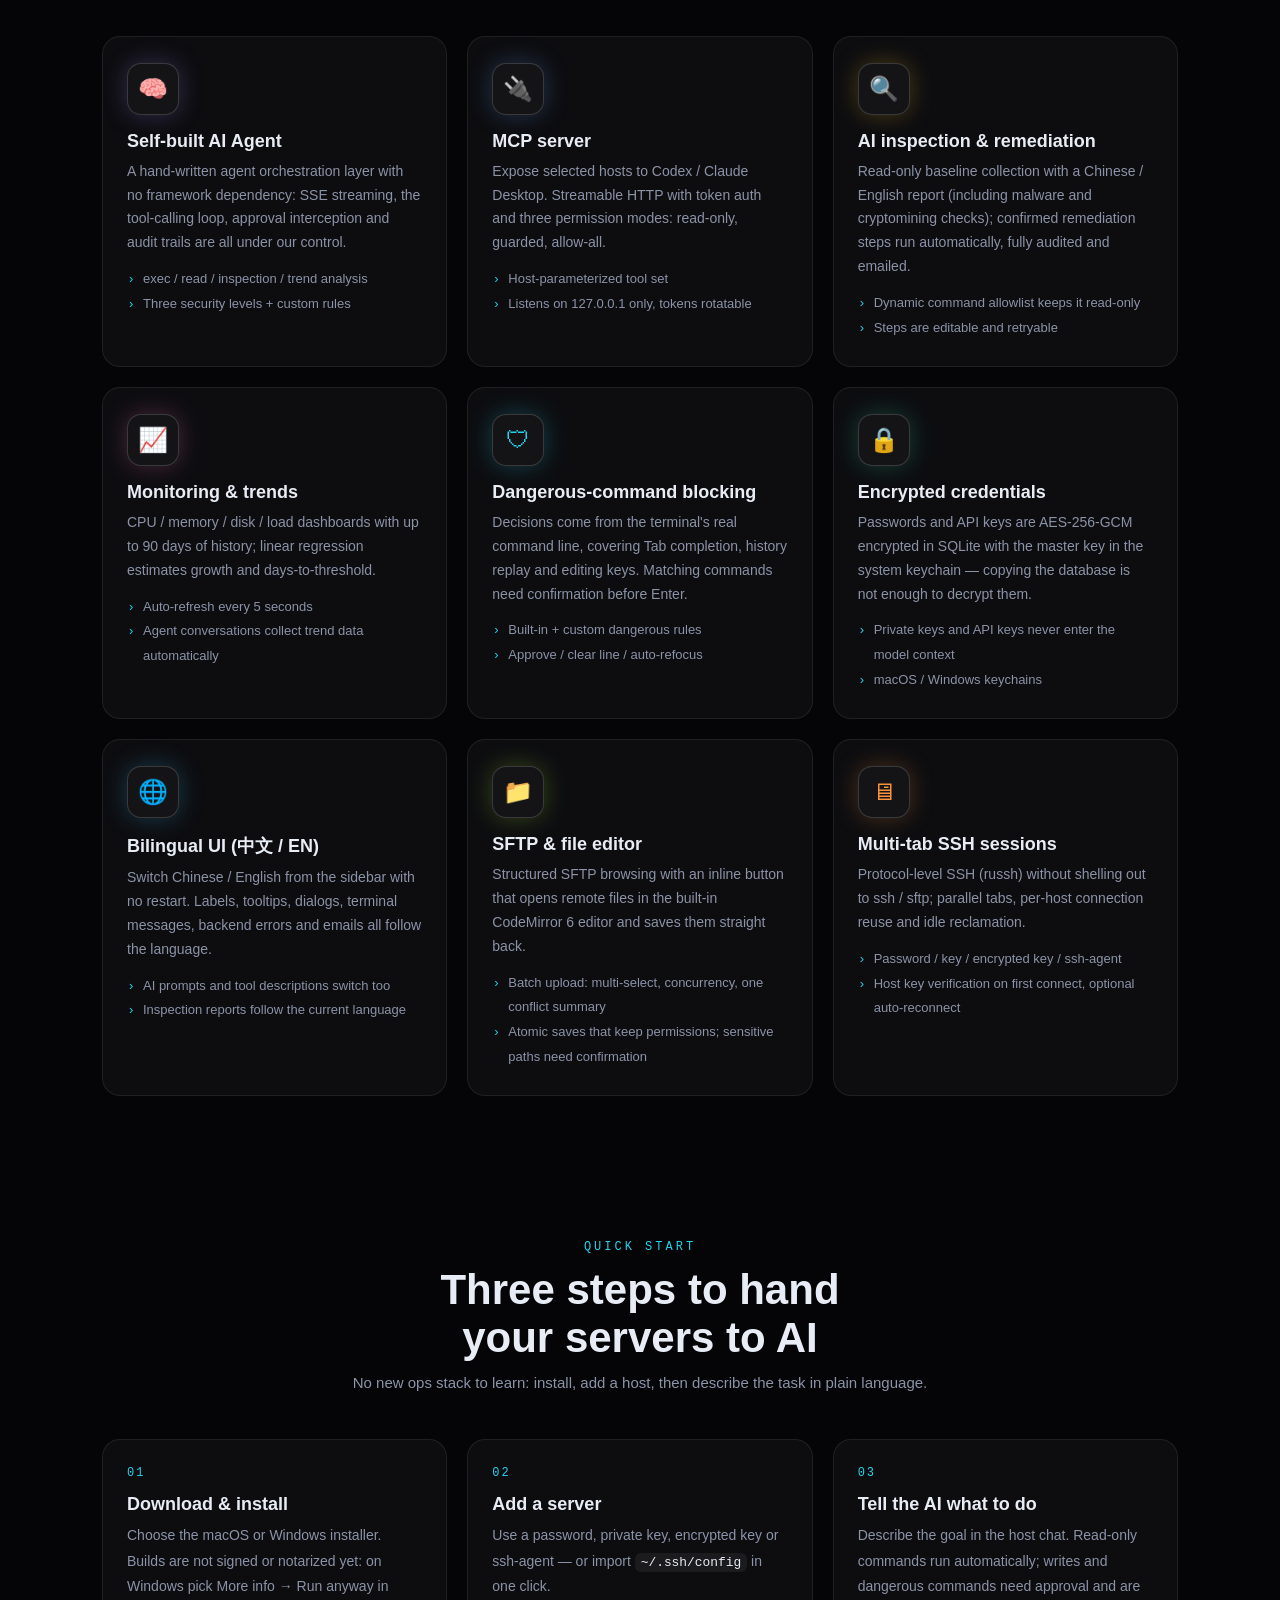
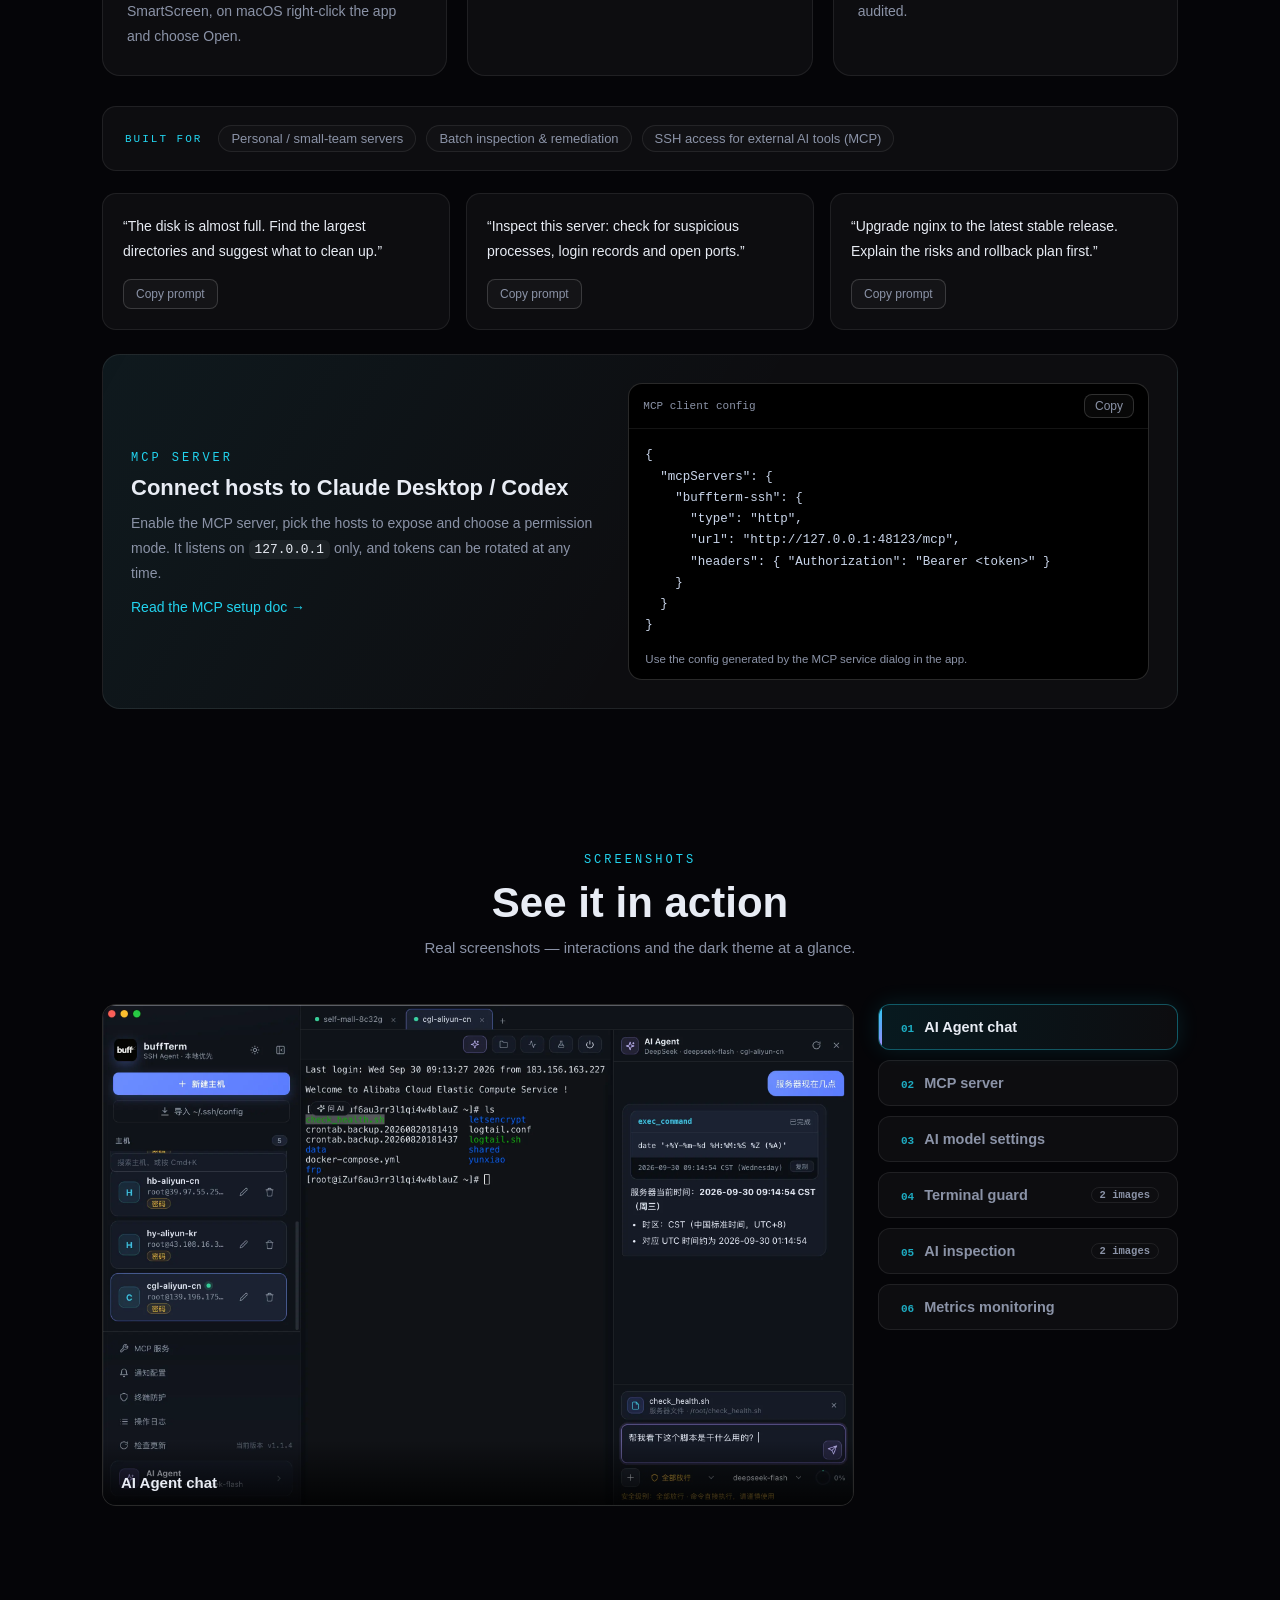
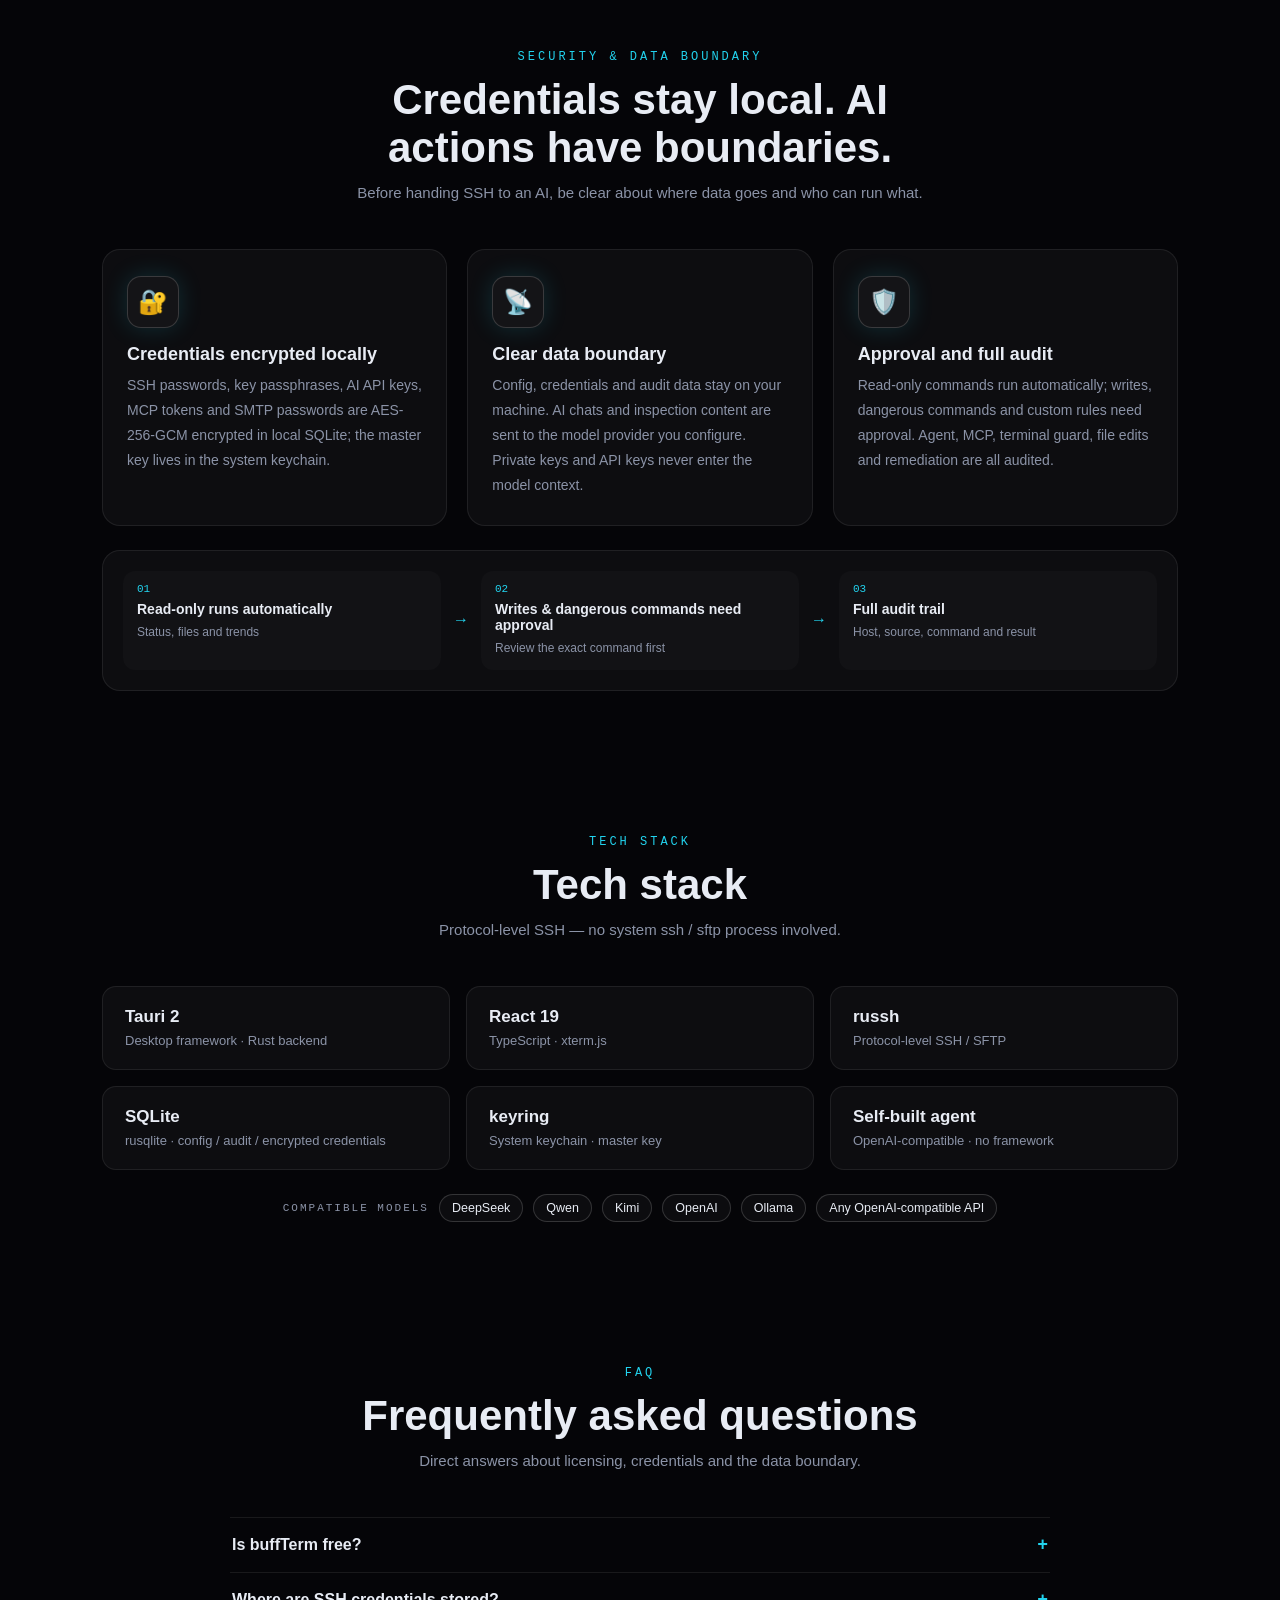
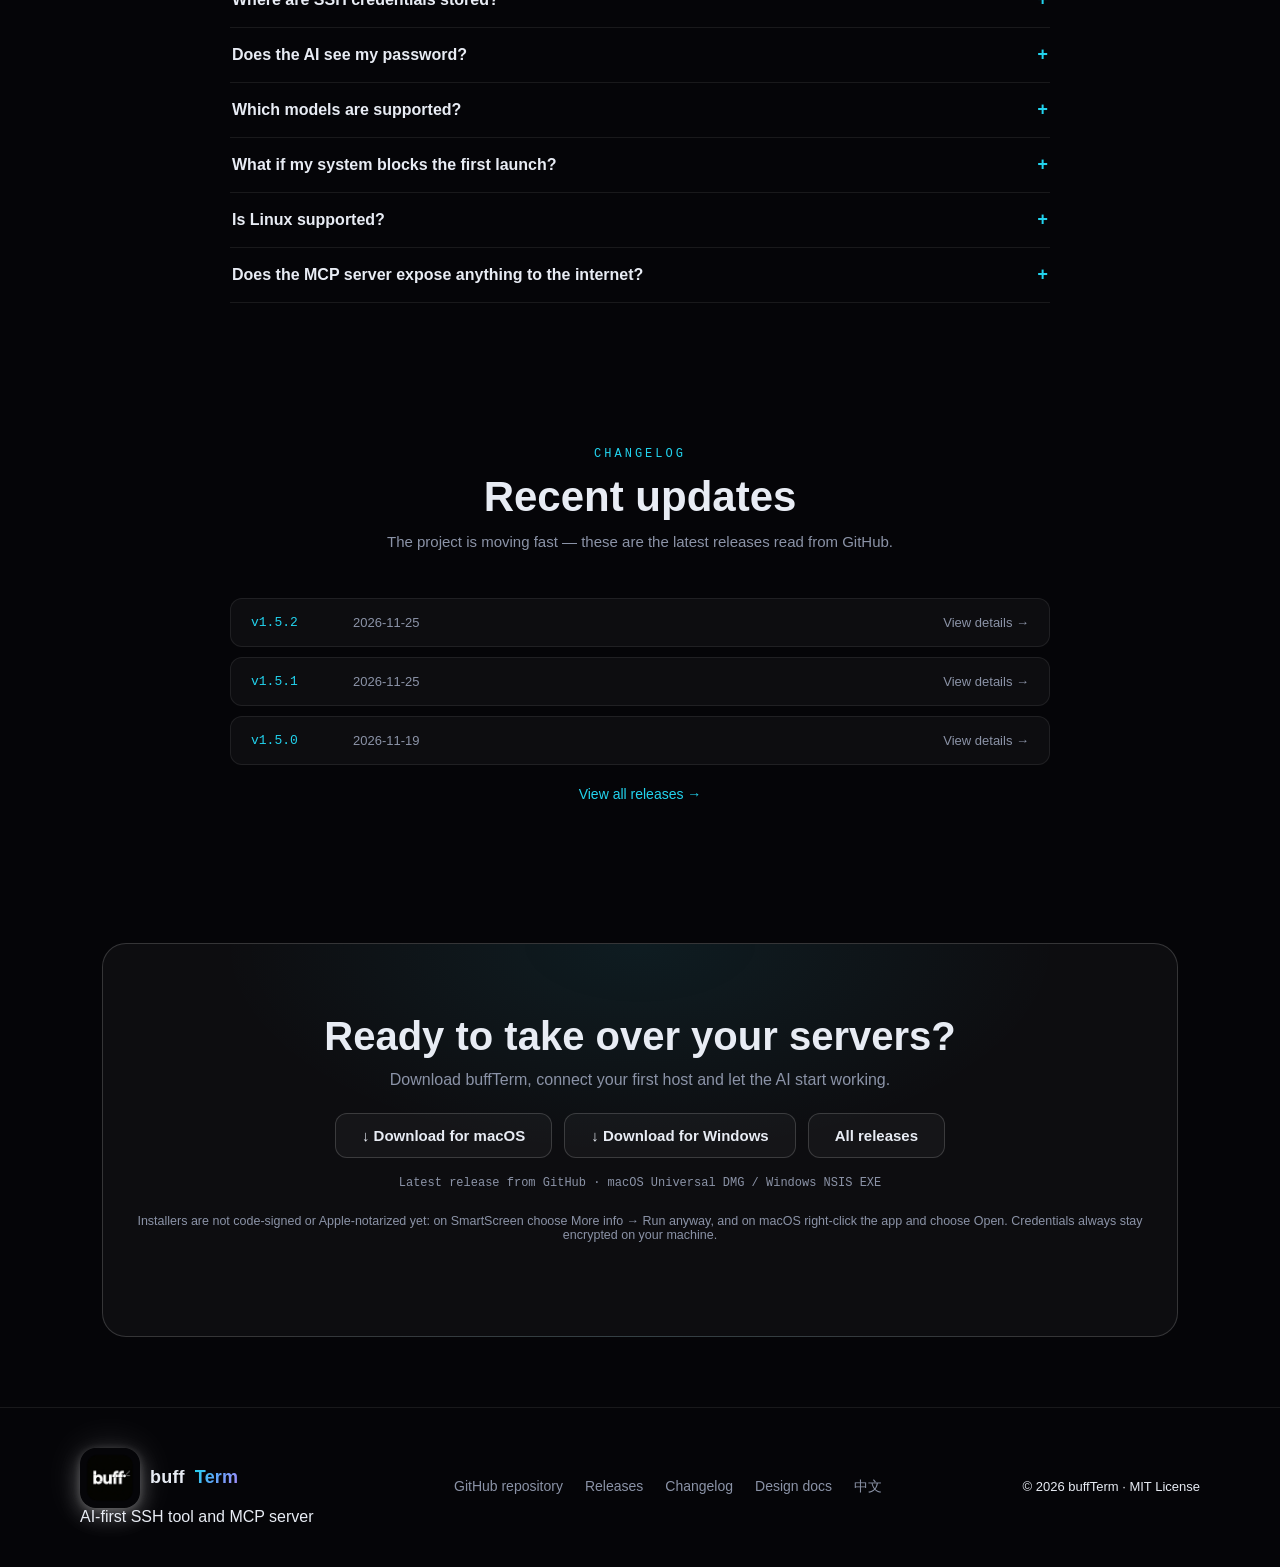
==== commit 069fafeb: "release: 同步 v1.5.2 版本号与更新日志 - 中英首页 softwareVersion 与日期同步到 v1.5.2 - 更新日志补入 v1.5.2，滚动保留最近三个版本 - 递增更新日志" ====
--- a/en/index.html
+++ b/en/index.html
@@ -51,7 +51,7 @@
     "downloadUrl": "https://github.com/shaguocgl/buff-term/releases/latest",
     "operatingSystem": "macOS, Windows",
     "applicationCategory": "DeveloperApplication",
-    "softwareVersion": "1.5.1",
+    "softwareVersion": "1.5.2",
     "dateModified": "2026-11-25",
     "license": "https://opensource.org/licenses/MIT",
     "sameAs": ["https://github.com/shaguocgl/buff-term"],
@@ -463,9 +463,9 @@
         <p>The project is moving fast — these are the latest releases read from GitHub.</p>
       </div>
       <div class="changelog-list reveal" id="changelogList" aria-live="polite">
+        <a class="release-item" href="https://github.com/shaguocgl/buff-term/releases/tag/v1.5.2" target="_blank" rel="noopener"><span class="release-tag">v1.5.2</span><span class="release-date">2026-11-25</span><span class="release-link">View details →</span></a>
         <a class="release-item" href="https://github.com/shaguocgl/buff-term/releases/tag/v1.5.1" target="_blank" rel="noopener"><span class="release-tag">v1.5.1</span><span class="release-date">2026-11-25</span><span class="release-link">View details →</span></a>
         <a class="release-item" href="https://github.com/shaguocgl/buff-term/releases/tag/v1.5.0" target="_blank" rel="noopener"><span class="release-tag">v1.5.0</span><span class="release-date">2026-11-19</span><span class="release-link">View details →</span></a>
-        <a class="release-item" href="https://github.com/shaguocgl/buff-term/releases/tag/v1.4.9" target="_blank" rel="noopener"><span class="release-tag">v1.4.9</span><span class="release-date">2026-11-06</span><span class="release-link">View details →</span></a>
       </div>
       <div class="changelog-more reveal">
         <a class="text-link" href="https://github.com/shaguocgl/buff-term/releases" target="_blank" rel="noopener">View all releases →</a>
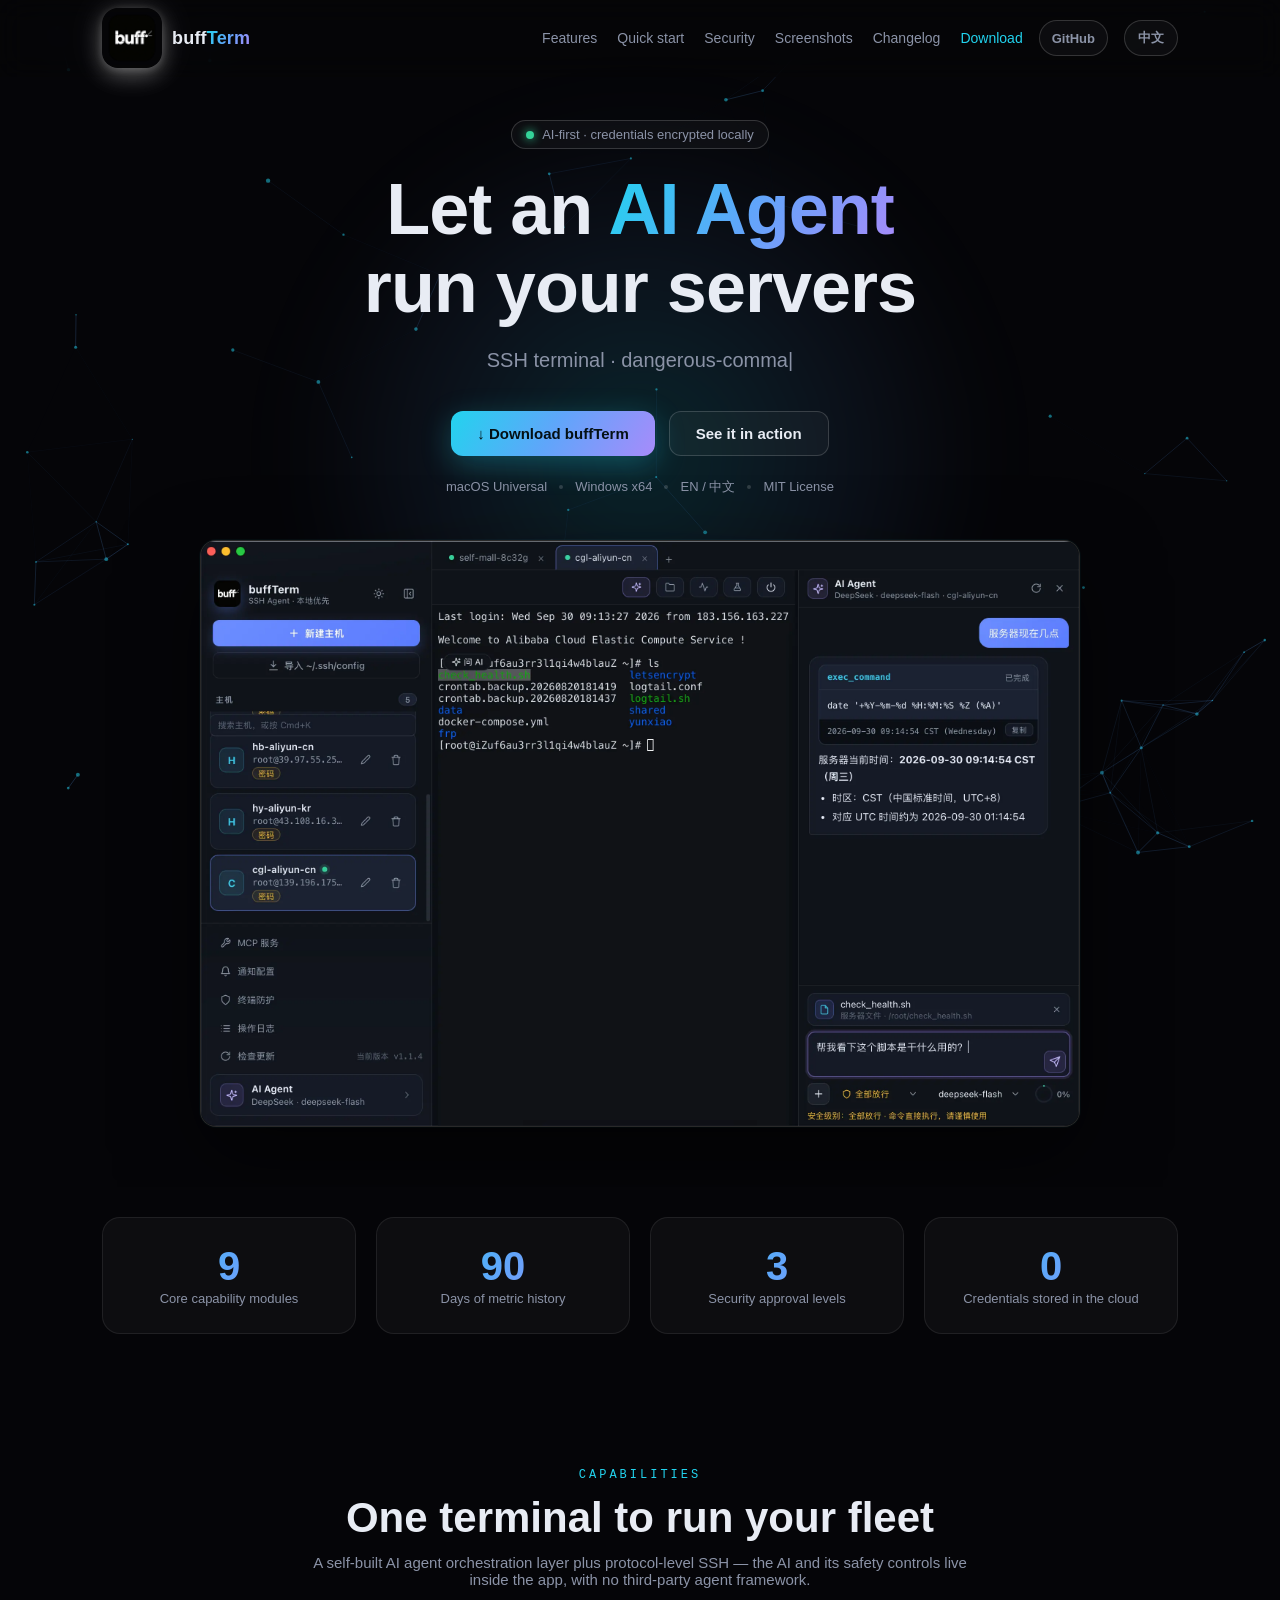
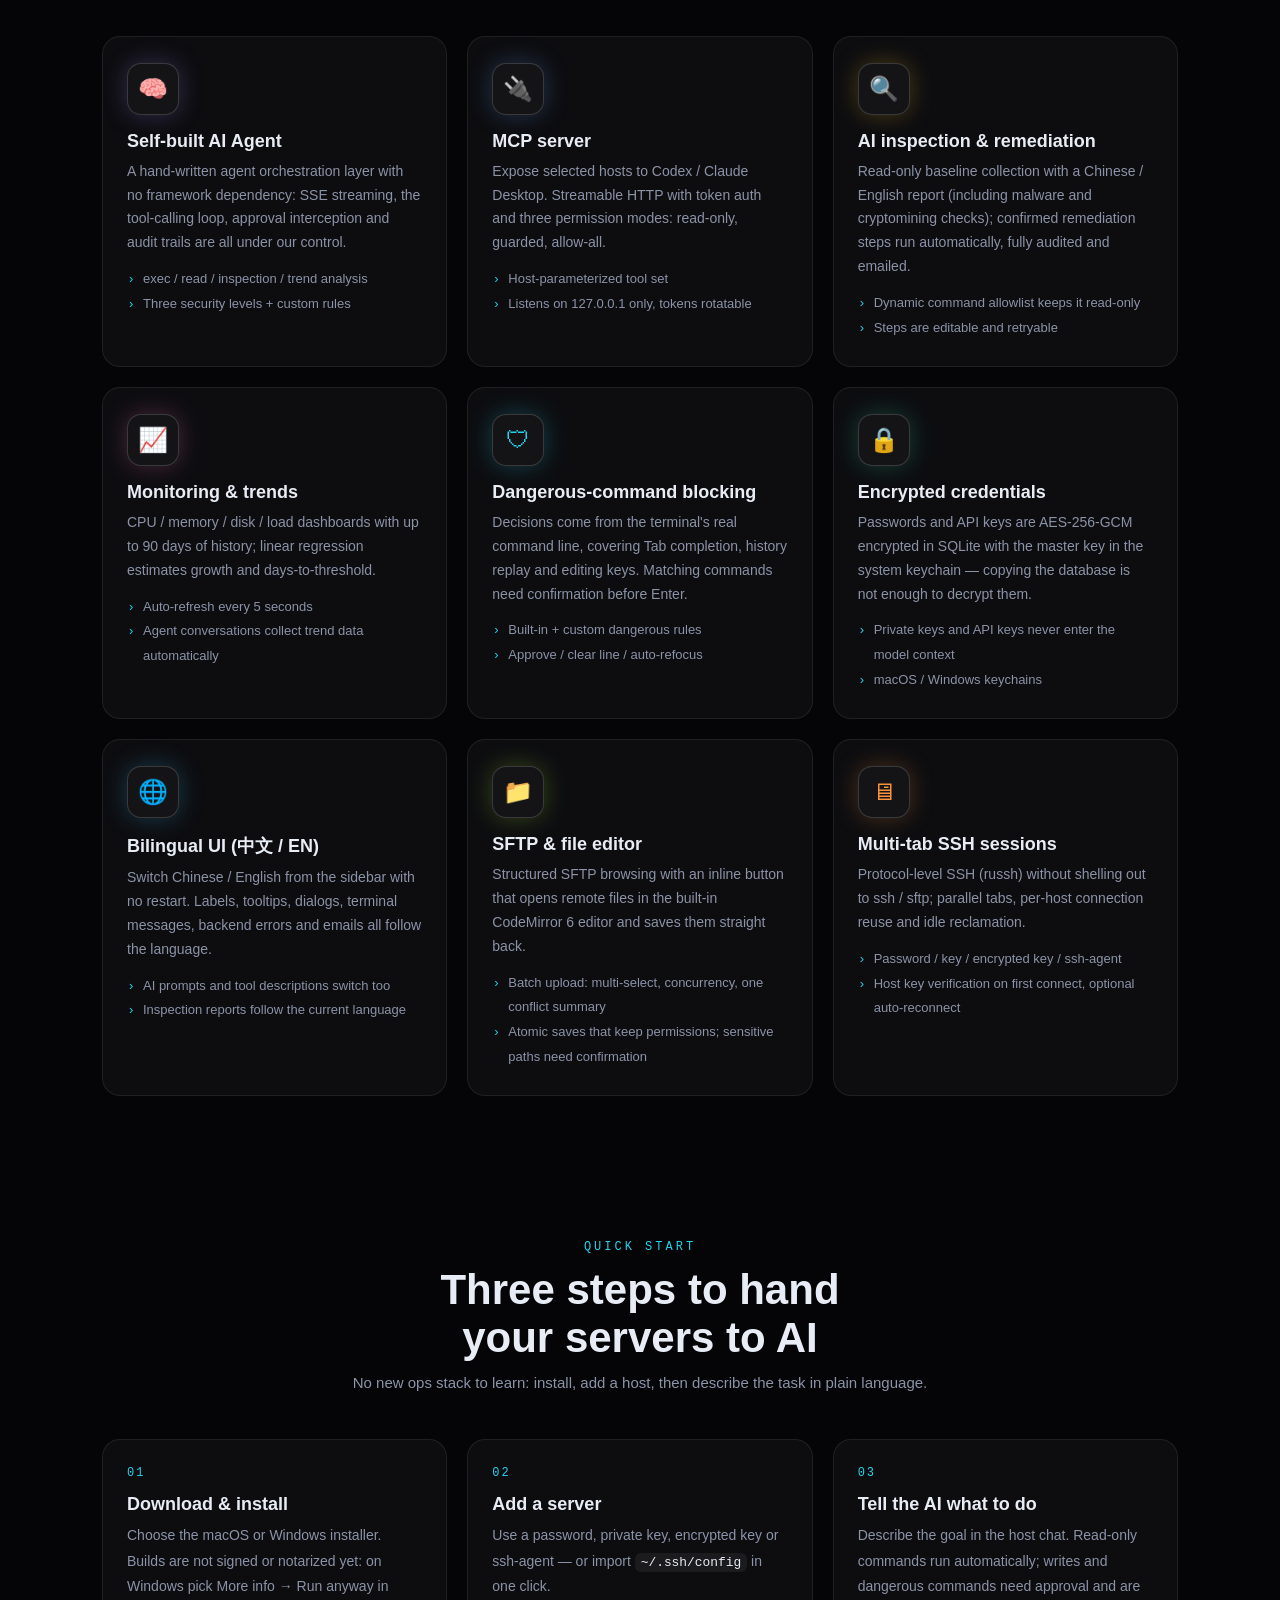
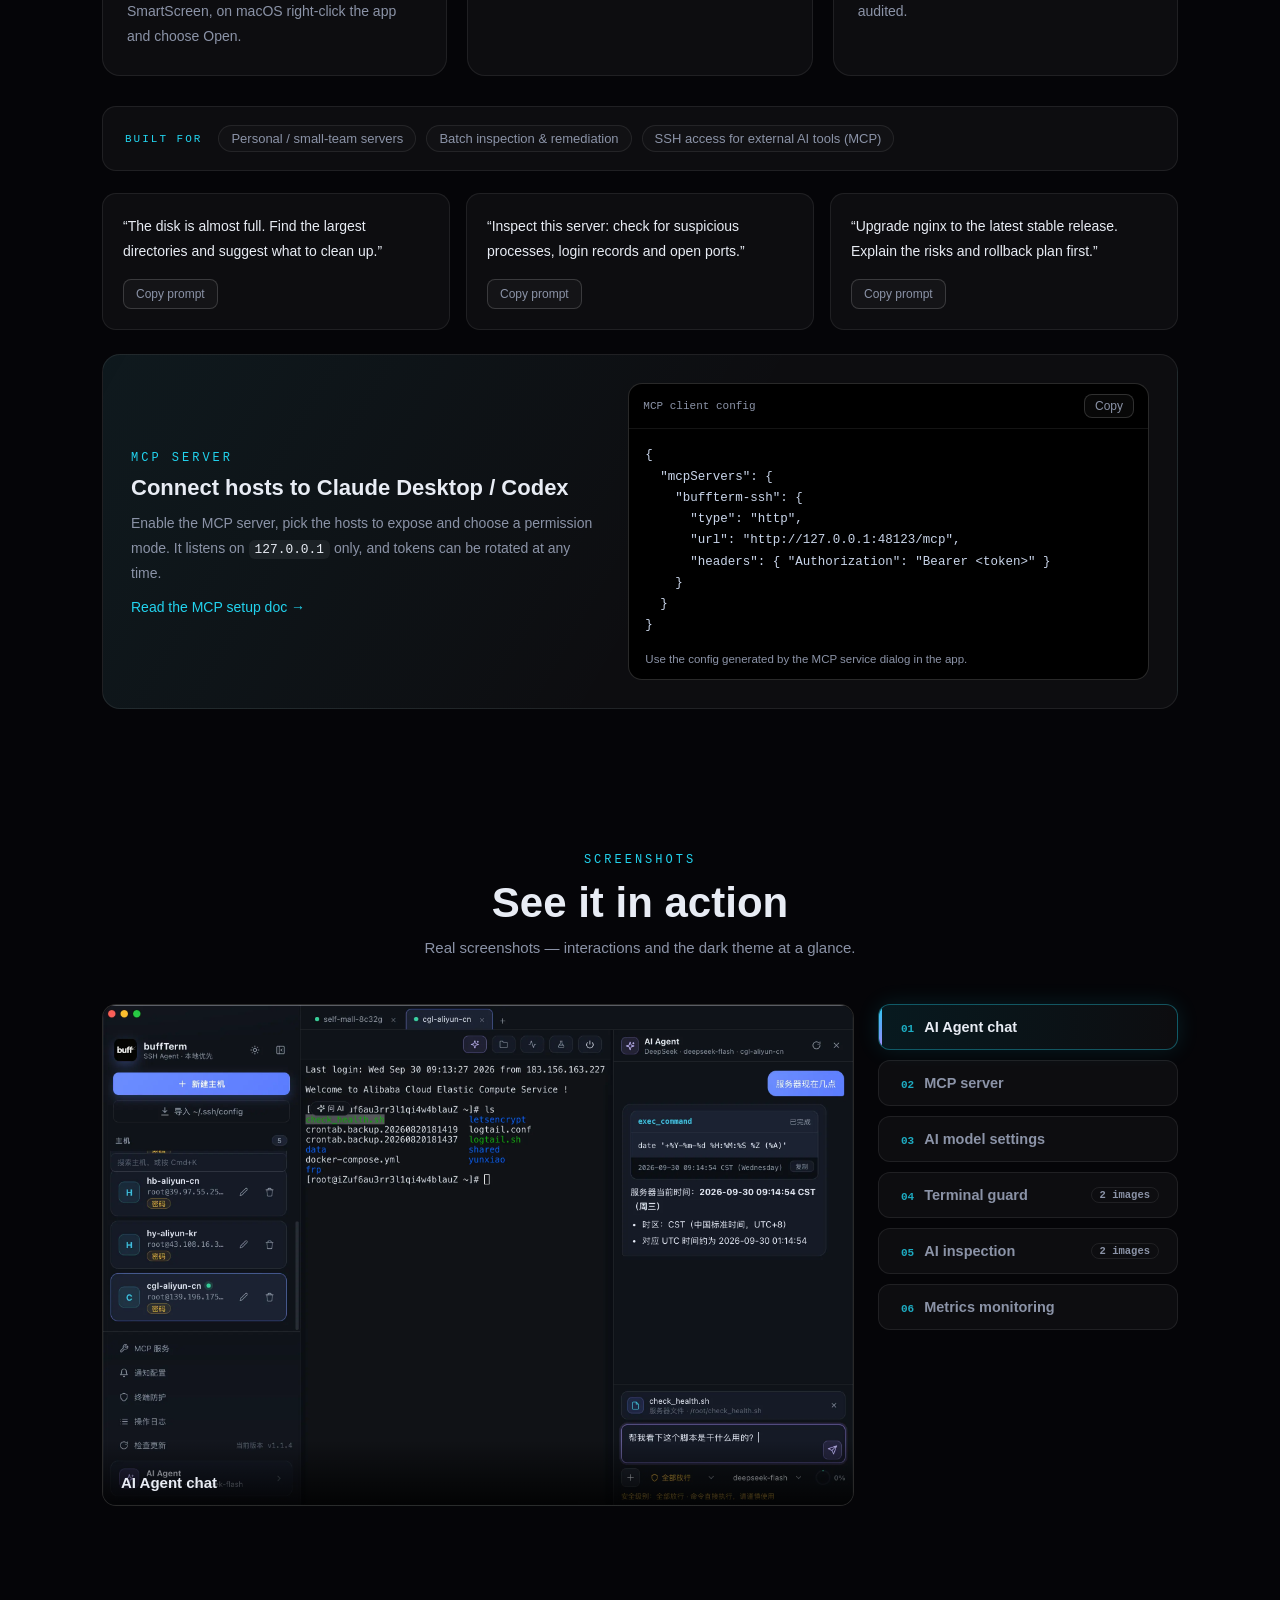
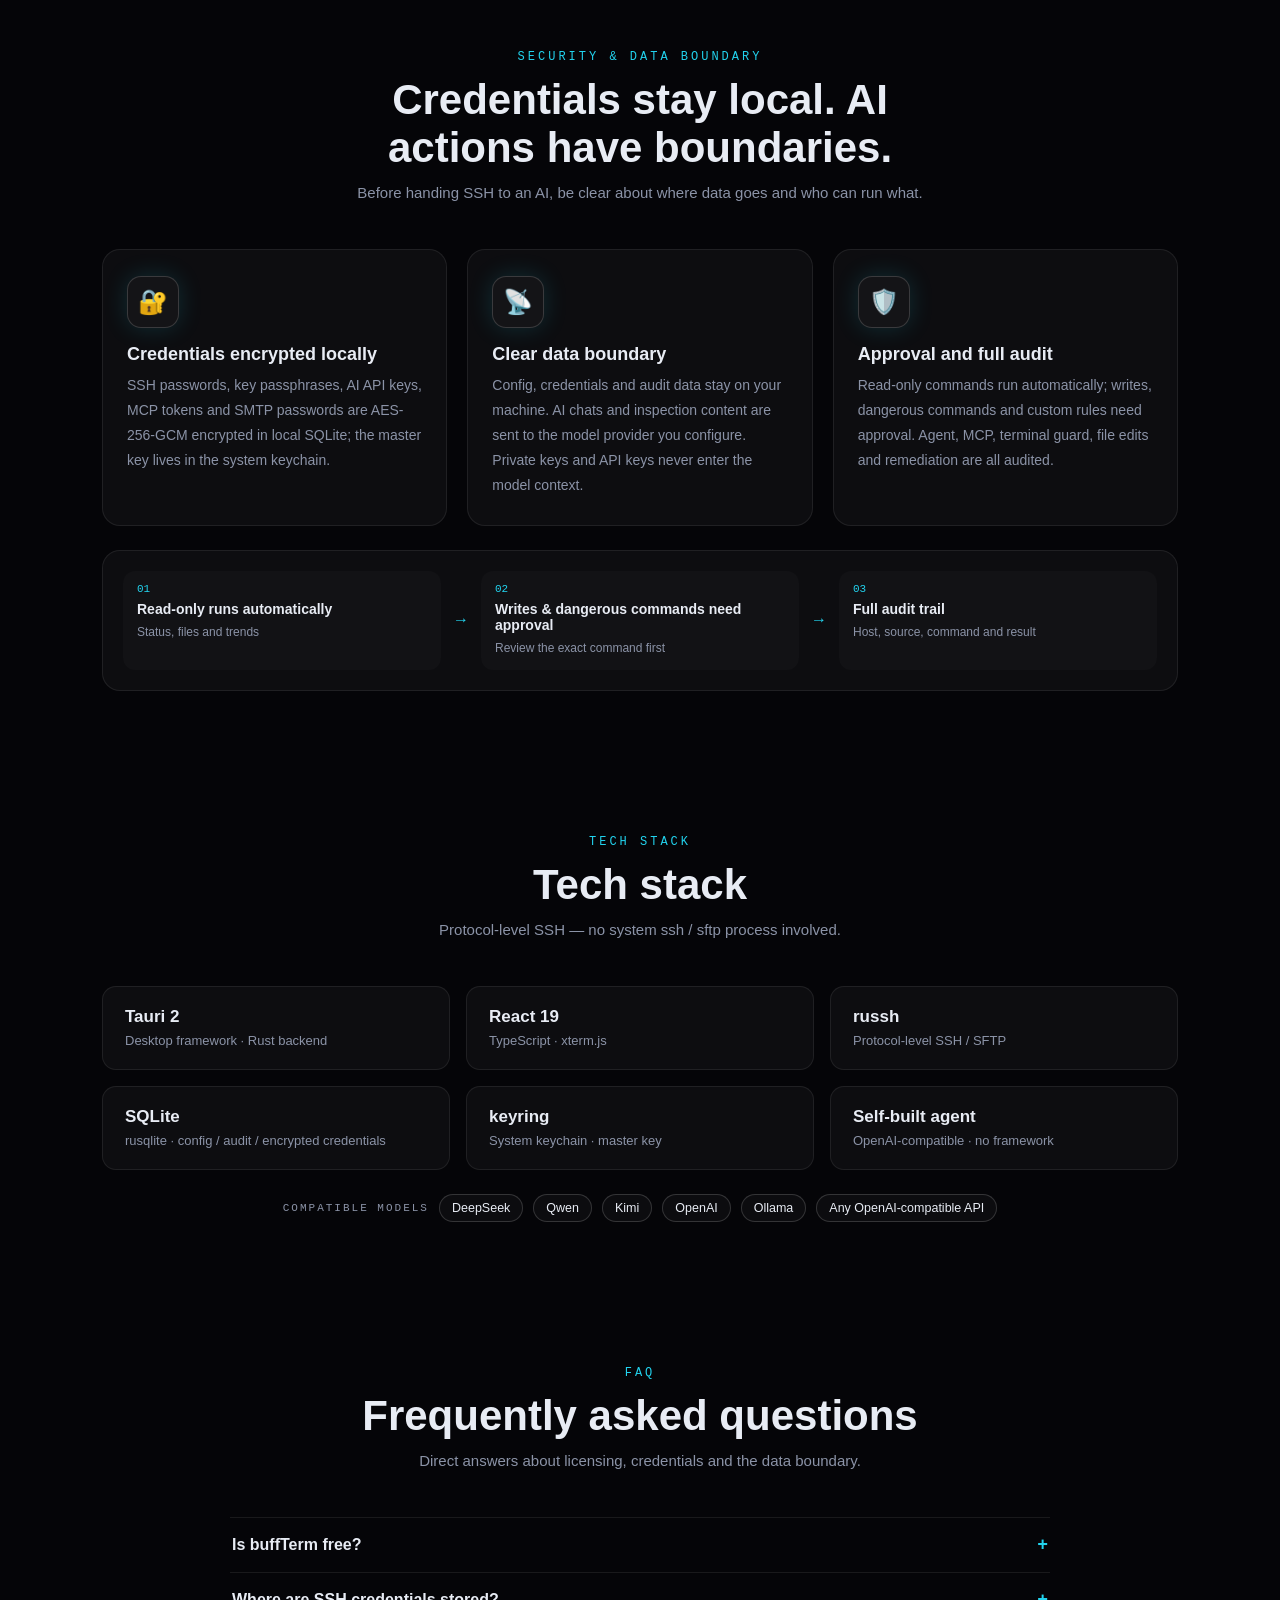
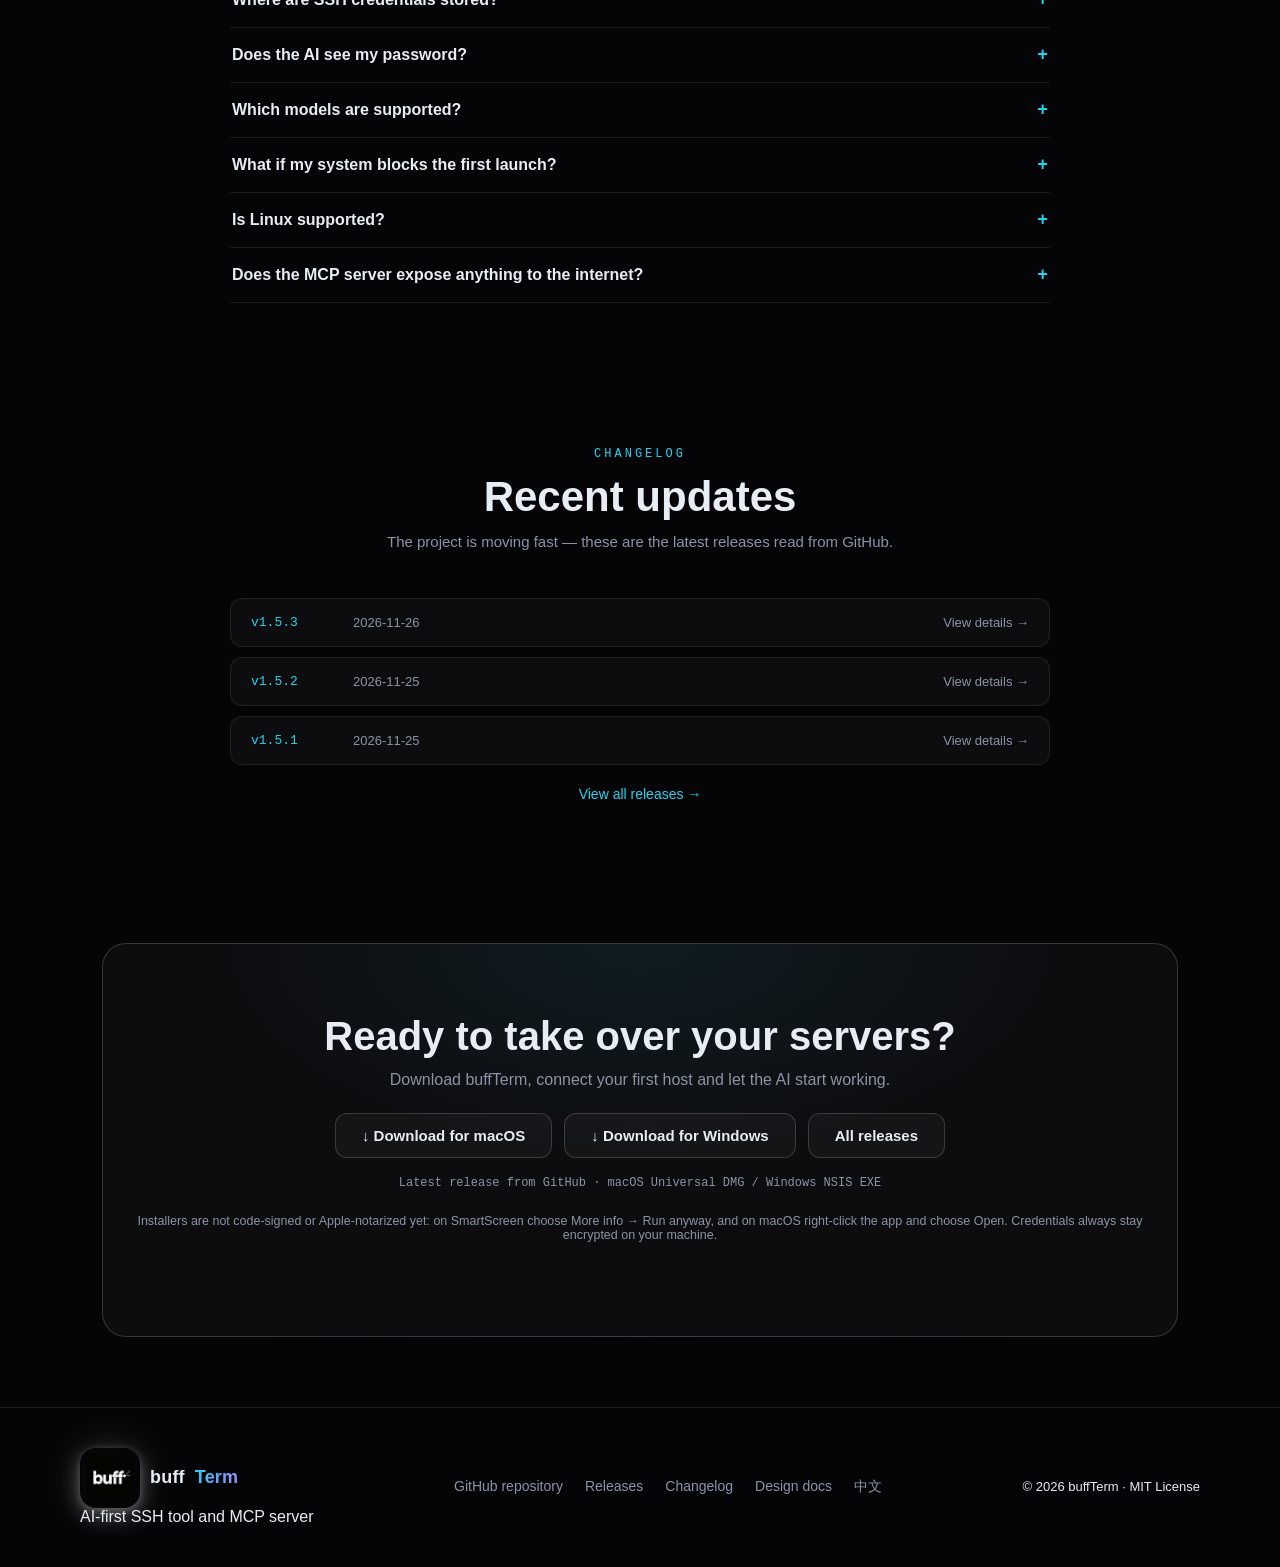
==== commit 825d43d9: "release: 同步 v1.5.3 版本号与更新日志 - 中英首页 softwareVersion 与日期同步到 v1.5.3 - 更新日志补入 v1.5.3，滚动保留最近三个版本 - 更新 sit" ====
--- a/en/index.html
+++ b/en/index.html
@@ -51,8 +51,8 @@
     "downloadUrl": "https://github.com/shaguocgl/buff-term/releases/latest",
     "operatingSystem": "macOS, Windows",
     "applicationCategory": "DeveloperApplication",
-    "softwareVersion": "1.5.2",
-    "dateModified": "2026-11-25",
+    "softwareVersion": "1.5.3",
+    "dateModified": "2026-11-26",
     "license": "https://opensource.org/licenses/MIT",
     "sameAs": ["https://github.com/shaguocgl/buff-term"],
     "inLanguage": "en",
@@ -463,9 +463,9 @@
         <p>The project is moving fast — these are the latest releases read from GitHub.</p>
       </div>
       <div class="changelog-list reveal" id="changelogList" aria-live="polite">
+        <a class="release-item" href="https://github.com/shaguocgl/buff-term/releases/tag/v1.5.3" target="_blank" rel="noopener"><span class="release-tag">v1.5.3</span><span class="release-date">2026-11-26</span><span class="release-link">View details →</span></a>
         <a class="release-item" href="https://github.com/shaguocgl/buff-term/releases/tag/v1.5.2" target="_blank" rel="noopener"><span class="release-tag">v1.5.2</span><span class="release-date">2026-11-25</span><span class="release-link">View details →</span></a>
         <a class="release-item" href="https://github.com/shaguocgl/buff-term/releases/tag/v1.5.1" target="_blank" rel="noopener"><span class="release-tag">v1.5.1</span><span class="release-date">2026-11-25</span><span class="release-link">View details →</span></a>
-        <a class="release-item" href="https://github.com/shaguocgl/buff-term/releases/tag/v1.5.0" target="_blank" rel="noopener"><span class="release-tag">v1.5.0</span><span class="release-date">2026-11-19</span><span class="release-link">View details →</span></a>
       </div>
       <div class="changelog-more reveal">
         <a class="text-link" href="https://github.com/shaguocgl/buff-term/releases" target="_blank" rel="noopener">View all releases →</a>
